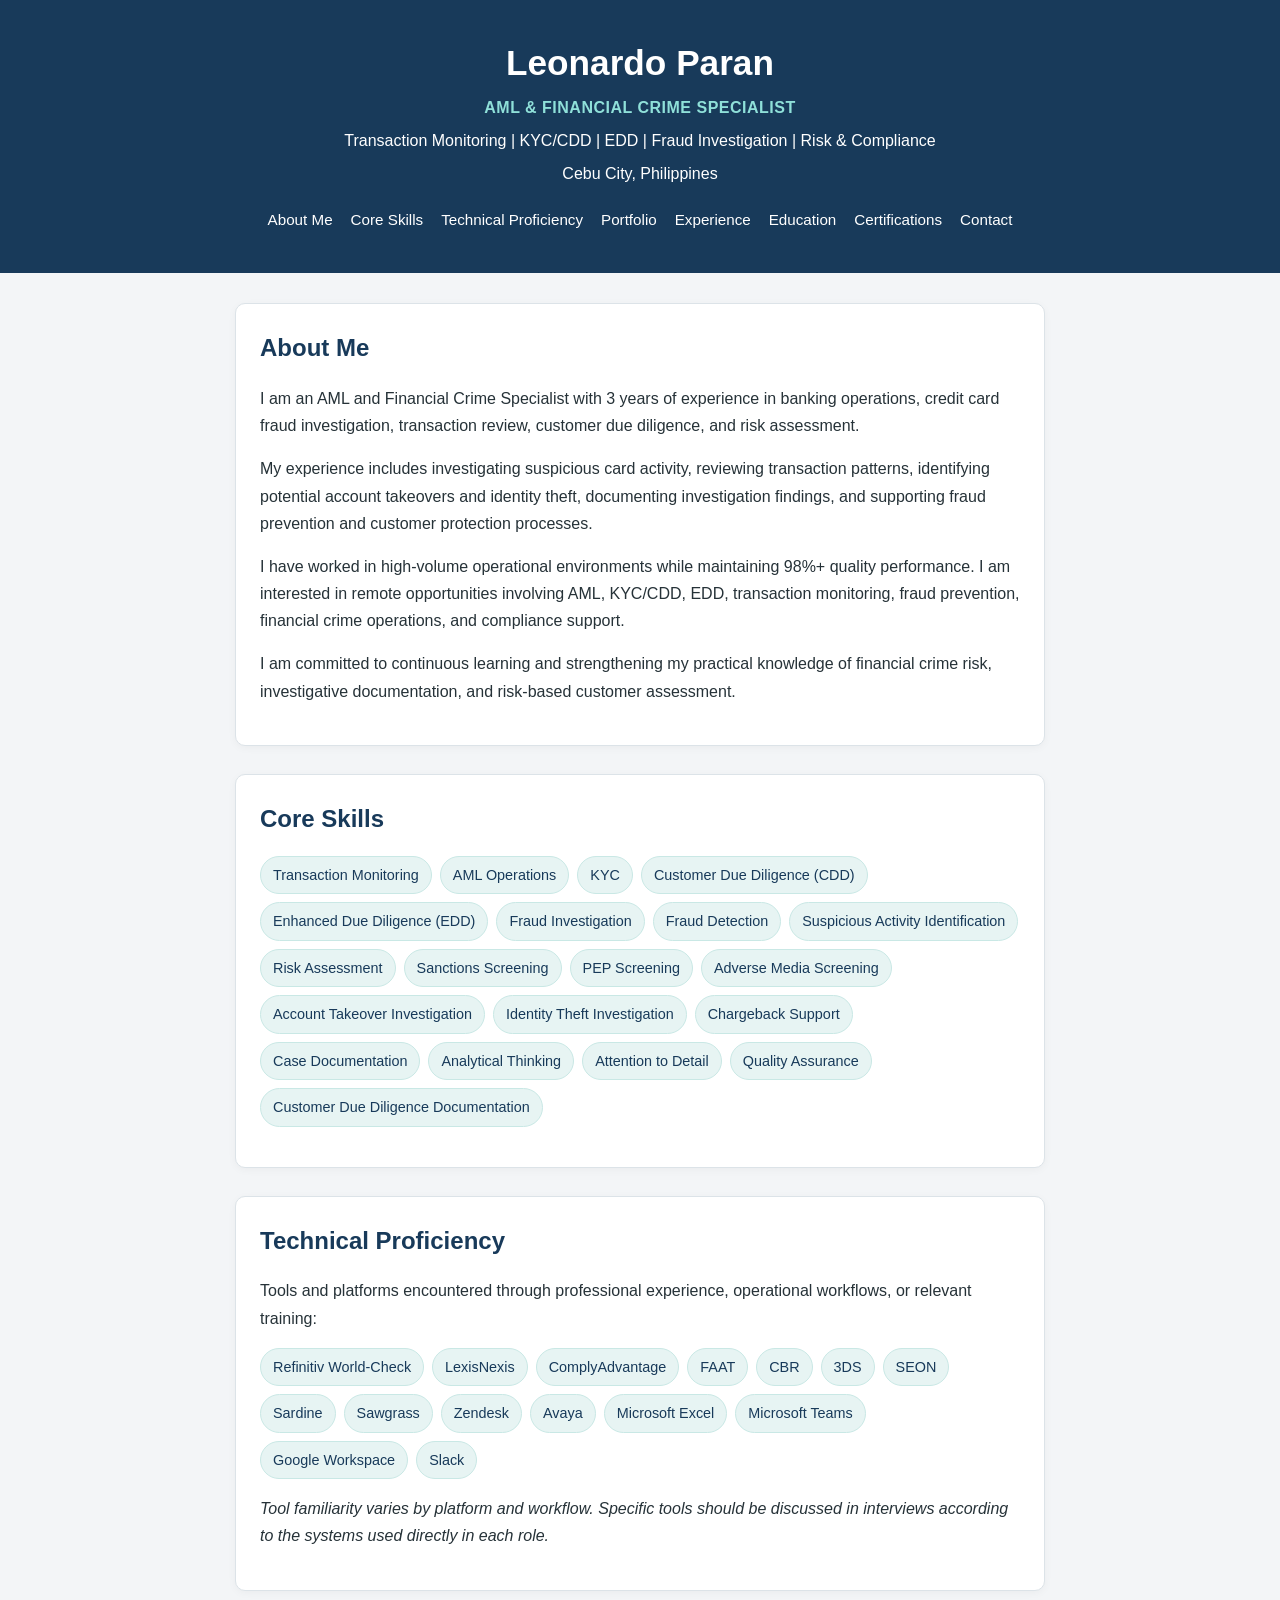
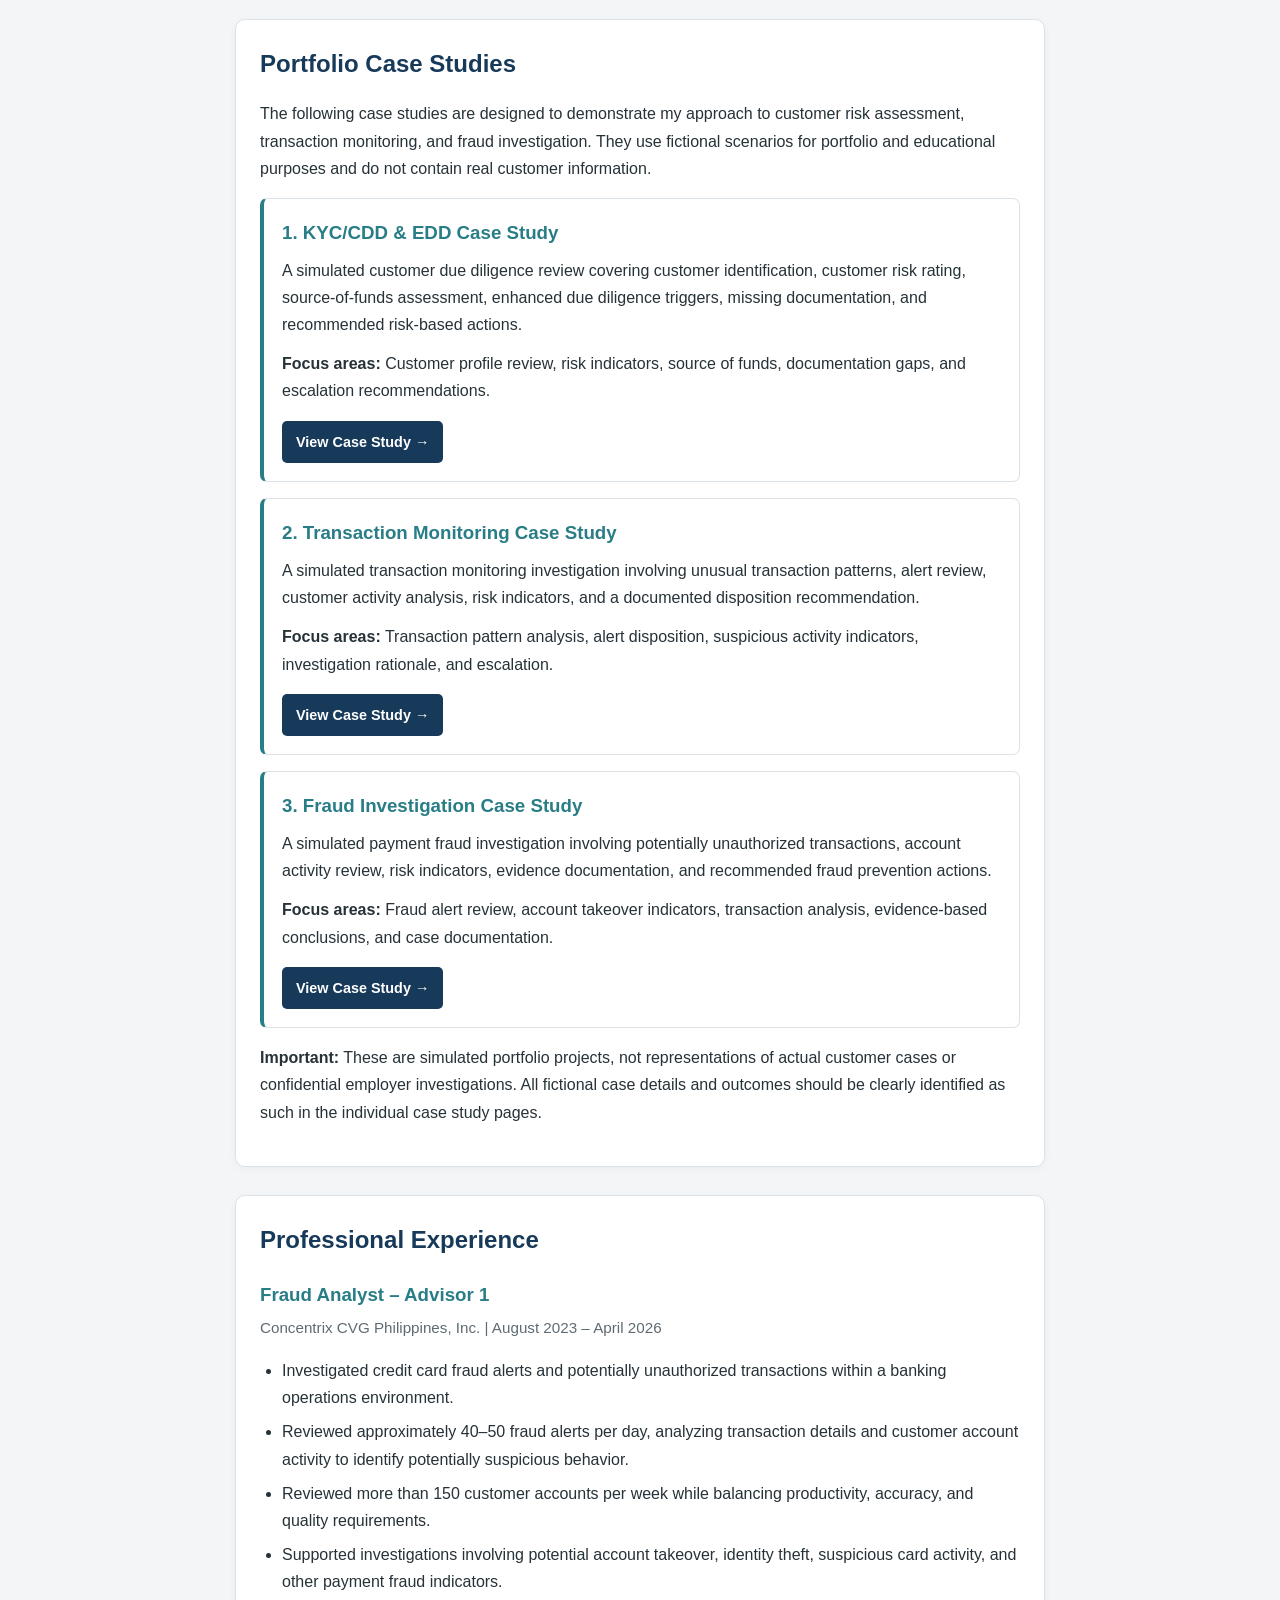
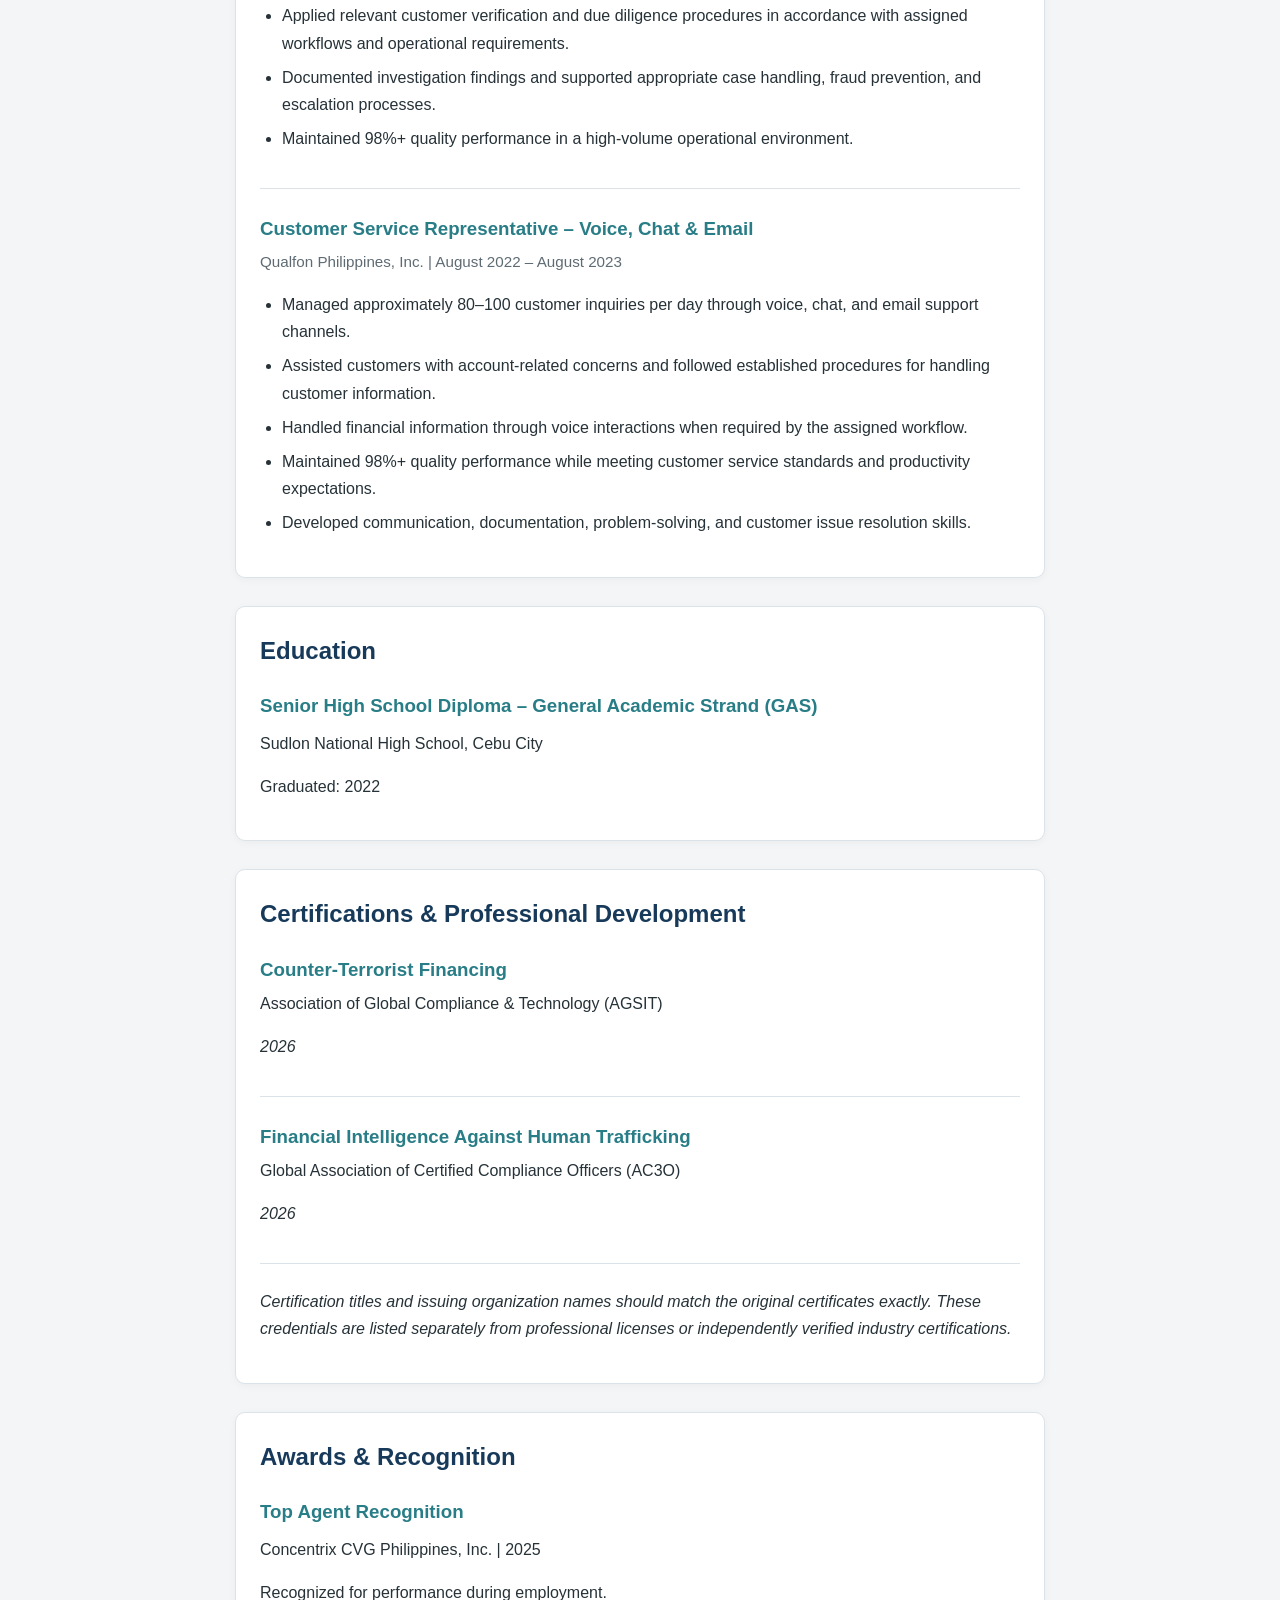
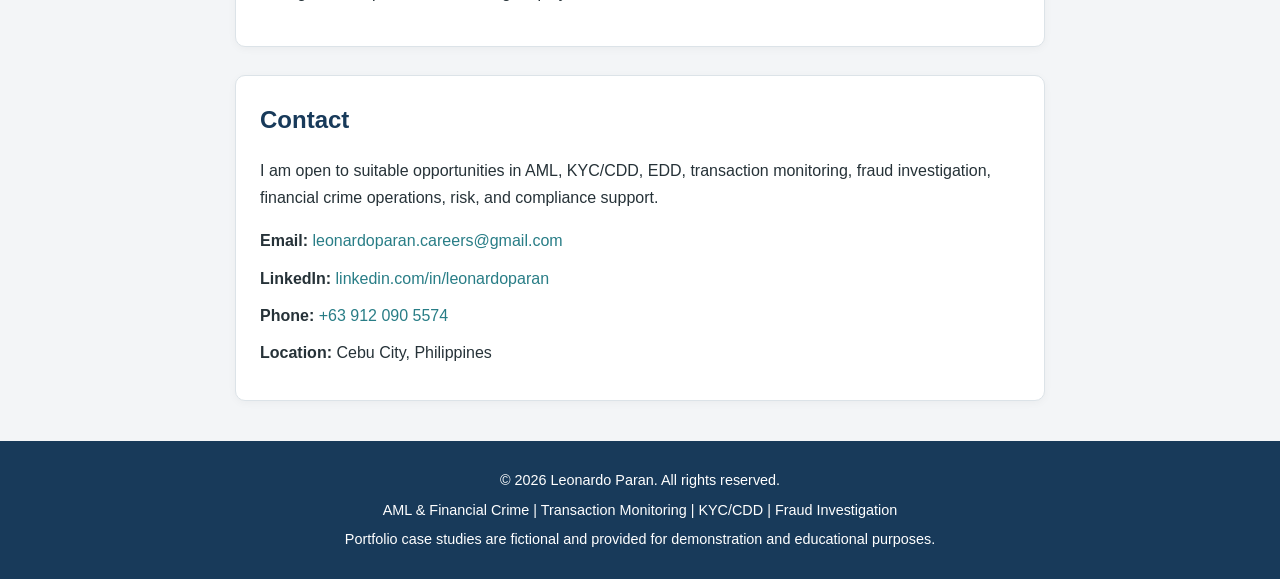
==== index.html @ f4acfdbc "Link external stylesheet to home page. Removed duplicate meta description tag from index.html." ====
<!DOCTYPE html>

<html lang="en">

<head>

    <meta charset="UTF-8">

    <meta name="viewport" content="width=device-width, initial-scale=1.0">

    <title>Leonardo Paran | AML & Financial Crime Specialist</title>
<meta name="description" content="Professional portfolio of Leonardo Paran, an AML and Financial Crime Specialist with experience in transaction monitoring, KYC/CDD, EDD, fraud investigation, and risk operations.">

<link rel="stylesheet" href="style.css">

<style>
    

    

        :root {

            --navy: #183A5A;

            --teal: #287D86;

            --mint: #8FE0D9;

            --light-bg: #F3F5F7;

            --white: #FFFFFF;

            --text: #263238;

            --muted: #5F6B73;

            --border: #DCE3E8;

        }

        * {

            box-sizing: border-box;

        }

        html {

            scroll-behavior: smooth;

        }

        body {

            margin: 0;

            padding: 0;

            font-family: Arial, Helvetica, sans-serif;

            background: var(--light-bg);

            color: var(--text);

            line-height: 1.7;

        }

        header {

            background: var(--navy);

            color: var(--white);

            padding: 40px 20px;

            text-align: center;

        }

        header h1 {

            margin: 0 0 8px;

            font-size: 2.2rem;

            line-height: 1.3;

        }

        header p {

            margin: 6px 0;

        }

        .subtitle {

            color: var(--mint);

            font-weight: bold;

            letter-spacing: 0.5px;

        }

        nav {

            margin-top: 20px;

            display: flex;

            flex-wrap: wrap;

            justify-content: center;

            gap: 10px 18px;

        }

        nav a {

            color: var(--white);

            text-decoration: none;

            font-size: 0.95rem;

        }

        nav a:hover,

        nav a:focus {

            color: var(--mint);

            text-decoration: underline;

        }

        main {

            max-width: 850px;

            margin: 30px auto;

            padding: 0 20px;

        }

        section {

            margin-bottom: 28px;

            scroll-margin-top: 20px;

        }

        article {

            background: var(--white);

            padding: 24px;

            border-radius: 10px;

            border: 1px solid var(--border);

            box-shadow: 0 2px 8px rgba(0, 0, 0, 0.04);

        }

        h2 {

            color: var(--navy);

            margin-top: 0;

            margin-bottom: 16px;

            font-size: 1.5rem;

        }

        h3 {

            color: var(--teal);

            margin-bottom: 8px;

        }

        p {

            margin-top: 0;

        }

        ul {

            padding-left: 22px;

        }

        li {

            margin-bottom: 7px;

        }

        a {

            color: var(--teal);

        }

        a:hover,

        a:focus {

            color: var(--navy);

        }

        .skills-list {

            display: flex;

            flex-wrap: wrap;

            gap: 8px;

            padding: 0;

            list-style: none;

        }

        .skills-list li {

            background: #E7F4F3;

            color: var(--navy);

            border: 1px solid #C9E8E5;

            border-radius: 20px;

            padding: 6px 12px;

            margin: 0;

            font-size: 0.9rem;

        }

        .case-study {

            border: 1px solid var(--border);

            border-left: 4px solid var(--teal);

            border-radius: 7px;

            padding: 18px;

            margin-bottom: 16px;

            background: #FFFFFF;

        }

        .case-study:last-child {

            margin-bottom: 0;

        }

        .case-study h3 {

            margin-top: 0;

        }

        .case-study p {

            margin-bottom: 12px;

        }

        .case-link {

            display: inline-block;

            margin-top: 4px;

            padding: 9px 14px;

            background: var(--navy);

            color: var(--white);

            text-decoration: none;

            border-radius: 5px;

            font-weight: bold;

            font-size: 0.9rem;

        }

        .case-link:hover,

        .case-link:focus {

            background: var(--teal);

            color: var(--white);

        }

        .job {

            margin-bottom: 24px;

            padding-bottom: 20px;

            border-bottom: 1px solid var(--border);

        }

        .job:last-child {

            border-bottom: none;

            padding-bottom: 0;

            margin-bottom: 0;

        }

        .job h3 {

            margin-bottom: 4px;

        }

        .job-meta {

            color: var(--muted);

            font-size: 0.95rem;

            margin-bottom: 12px;

        }

        .contact-list {

            list-style: none;

            padding: 0;

            margin: 0;

        }

        .contact-list li {

            overflow-wrap: anywhere;

            margin-bottom: 10px;

        }

        footer {

            background: var(--navy);

            color: var(--white);

            text-align: center;

            padding: 22px 15px;

            margin-top: 40px;

            font-size: 0.9rem;

        }

        footer p {

            margin: 5px 0;

        }

        @media (max-width: 600px) {

            header {

                padding: 30px 16px;

            }

            header h1 {

                font-size: 1.7rem;

            }

            main {

                padding: 0 14px;

                margin-top: 20px;

            }

            article {

                padding: 18px;

            }

            h2 {

                font-size: 1.3rem;

            }

            nav {

                gap: 10px 14px;

            }

        }

    </style>

</head>

<body>

<header>

    <h1>Leonardo Paran</h1>

    <p class="subtitle">

        AML &amp; FINANCIAL CRIME SPECIALIST

    </p>

    <p>

        Transaction Monitoring | KYC/CDD | EDD | Fraud Investigation | Risk &amp; Compliance

    </p>

    <p>

        Cebu City, Philippines

    </p>

    <nav aria-label="Main navigation">

        <a href="#about">About Me</a>

        <a href="#skills">Core Skills</a>

        <a href="#tools">Technical Proficiency</a>

        <a href="#portfolio">Portfolio</a>

        <a href="#experience">Experience</a>

        <a href="#education">Education</a>

        <a href="#certifications">Certifications</a>

        <a href="#contact">Contact</a>

    </nav>

</header>

<main>

    <section id="about">

        <article>

            <h2>About Me</h2>

            <p>

                I am an AML and Financial Crime Specialist with 3 years of experience

                in banking operations, credit card fraud investigation, transaction

                review, customer due diligence, and risk assessment.

            </p>

            <p>

                My experience includes investigating suspicious card activity,

                reviewing transaction patterns, identifying potential account

                takeovers and identity theft, documenting investigation findings,

                and supporting fraud prevention and customer protection processes.

            </p>

            <p>

                I have worked in high-volume operational environments while

                maintaining 98%+ quality performance. I am interested in remote

                opportunities involving AML, KYC/CDD, EDD, transaction monitoring,

                fraud prevention, financial crime operations, and compliance support.

            </p>

            <p>

                I am committed to continuous learning and strengthening my practical

                knowledge of financial crime risk, investigative documentation,

                and risk-based customer assessment.

            </p>

        </article>

    </section>

    <section id="skills">

        <article>

            <h2>Core Skills</h2>

            <ul class="skills-list">

                <li>Transaction Monitoring</li>

                <li>AML Operations</li>

                <li>KYC</li>

                <li>Customer Due Diligence (CDD)</li>

                <li>Enhanced Due Diligence (EDD)</li>

                <li>Fraud Investigation</li>

                <li>Fraud Detection</li>

                <li>Suspicious Activity Identification</li>

                <li>Risk Assessment</li>

                <li>Sanctions Screening</li>

                <li>PEP Screening</li>

                <li>Adverse Media Screening</li>

                <li>Account Takeover Investigation</li>

                <li>Identity Theft Investigation</li>

                <li>Chargeback Support</li>

                <li>Case Documentation</li>

                <li>Analytical Thinking</li>

                <li>Attention to Detail</li>

                <li>Quality Assurance</li>

                <li>Customer Due Diligence Documentation</li>

            </ul>

        </article>

    </section>

    <section id="tools">

        <article>

            <h2>Technical Proficiency</h2>

            <p>

                Tools and platforms encountered through professional experience,

                operational workflows, or relevant training:

            </p>

            <ul class="skills-list">

                <li>Refinitiv World-Check</li>

                <li>LexisNexis</li>

                <li>ComplyAdvantage</li>

                <li>FAAT</li>

                <li>CBR</li>

                <li>3DS</li>

                <li>SEON</li>

                <li>Sardine</li>

                <li>Sawgrass</li>

                <li>Zendesk</li>

                <li>Avaya</li>

                <li>Microsoft Excel</li>

                <li>Microsoft Teams</li>

                <li>Google Workspace</li>

                <li>Slack</li>

            </ul>

            <p>

                <em>

                    Tool familiarity varies by platform and workflow. Specific

                    tools should be discussed in interviews according to the

                    systems used directly in each role.

                </em>

            </p>

        </article>

    </section>

    <section id="portfolio">

        <article>

            <h2>Portfolio Case Studies</h2>

            <p>

                The following case studies are designed to demonstrate my approach

                to customer risk assessment, transaction monitoring, and fraud

                investigation. They use fictional scenarios for portfolio and

                educational purposes and do not contain real customer information.

            </p>

            <div class="case-study">

                <h3>1. KYC/CDD &amp; EDD Case Study</h3>

                <p>

                    A simulated customer due diligence review covering customer

                    identification, customer risk rating, source-of-funds assessment,

                    enhanced due diligence triggers, missing documentation, and

                    recommended risk-based actions.

                </p>

                <p>

                    <strong>Focus areas:</strong>

                    Customer profile review, risk indicators, source of funds,

                    documentation gaps, and escalation recommendations.

                </p>

                

                    

                    
<a class="case-link" href="https://docs.google.com/spreadsheets/d/1FTh5lRLEZqJlQISXzY6gfy44POPoqloB/edit" target="_blank" rel="noopener noreferrer" aria-label="View KYC, CDD and EDD case study">View Case Study →</a>



        

            </div>

            <div class="case-study">

                <h3>2. Transaction Monitoring Case Study</h3>

                <p>

                    A simulated transaction monitoring investigation involving

                    unusual transaction patterns, alert review, customer activity

                    analysis, risk indicators, and a documented disposition

                    recommendation.

                </p>

                <p>

                    <strong>Focus areas:</strong>

                    Transaction pattern analysis, alert disposition, suspicious

                    activity indicators, investigation rationale, and escalation.

                </p>

            
        <a class="case-link" href="https://docs.google.com/spreadsheets/d/1rRnEARVmBlCLe5ZHAPJz-6vjeDVyr4HZ/edit?usp=drivesdk&ouid=116248826303546427207&rtpof=true&sd=true" target="_blank" rel="noopener noreferrer" aria-label="View Transaction Monitoring Investigation case study">View Case Study →</a>

            </div>

            <div class="case-study">

                <h3>3. Fraud Investigation Case Study</h3>

                <p>

                    A simulated payment fraud investigation involving potentially

                    unauthorized transactions, account activity review, risk

                    indicators, evidence documentation, and recommended fraud

                    prevention actions.

                </p>

                <p>

                    <strong>Focus areas:</strong>

                    Fraud alert review, account takeover indicators, transaction

                    analysis, evidence-based conclusions, and case documentation.

                </p>
<a class="case-link" href="https://docs.google.com/spreadsheets/d/1iediJYN6Dq_VlYZ_JypRBZn5w4wkYpnG/edit" target="_blank" rel="noopener noreferrer" aria-label="View Fraud Investigation Case Study">View Case Study →</a>

            </div>

            <p>

                <strong>Important:</strong> These are simulated portfolio projects,

                not representations of actual customer cases or confidential

                employer investigations. All fictional case details and outcomes

                should be clearly identified as such in the individual case study

                pages.

            </p>

        </article>

    </section>

    <section id="experience">

        <article>

            <h2>Professional Experience</h2>

            <div class="job">

                <h3>Fraud Analyst – Advisor 1</h3>

                <p class="job-meta">

                    Concentrix CVG Philippines, Inc. |

                    August 2023 – April 2026

                </p>

                <ul>

                    <li>

                        Investigated credit card fraud alerts and potentially

                        unauthorized transactions within a banking operations

                        environment.

                    </li>

                    <li>

                        Reviewed approximately 40–50 fraud alerts per day,

                        analyzing transaction details and customer account activity

                        to identify potentially suspicious behavior.

                    </li>

                    <li>

                        Reviewed more than 150 customer accounts per week while

                        balancing productivity, accuracy, and quality requirements.

                    </li>

                    <li>

                        Supported investigations involving potential account

                        takeover, identity theft, suspicious card activity,

                        and other payment fraud indicators.

                    </li>

                    <li>

                        Applied relevant customer verification and due diligence

                        procedures in accordance with assigned workflows and

                        operational requirements.

                    </li>

                    <li>

                        Documented investigation findings and supported appropriate

                        case handling, fraud prevention, and escalation processes.

                    </li>

                    <li>

                        Maintained 98%+ quality performance in a high-volume

                        operational environment.

                    </li>

                </ul>

            </div>

            <div class="job">

                <h3>Customer Service Representative – Voice, Chat &amp; Email</h3>

                <p class="job-meta">

                    Qualfon Philippines, Inc. |

                    August 2022 – August 2023

                </p>

                <ul>

                    <li>

                        Managed approximately 80–100 customer inquiries per day

                        through voice, chat, and email support channels.

                    </li>

                    <li>

                        Assisted customers with account-related concerns and

                        followed established procedures for handling customer

                        information.

                    </li>

                    <li>

                        Handled financial information through voice interactions

                        when required by the assigned workflow.

                    </li>

                    <li>

                        Maintained 98%+ quality performance while meeting customer

                        service standards and productivity expectations.

                    </li>

                    <li>

                        Developed communication, documentation, problem-solving,

                        and customer issue resolution skills.

                    </li>

                </ul>

            </div>

        </article>

    </section>

    <section id="education">

        <article>

            <h2>Education</h2>

            <h3>Senior High School Diploma – General Academic Strand (GAS)</h3>

            <p>

                Sudlon National High School, Cebu City

            </p>

            <p>

                Graduated: 2022

            </p>

        </article>

    </section>

    <section id="certifications">

        <article>

            <h2>Certifications &amp; Professional Development</h2>

            <div class="job">

                <h3>Counter-Terrorist Financing</h3>

                <p>

                    Association of Global Compliance &amp; Technology (AGSIT)

                </p>

                <p>

                    <em>2026</em>

                </p>

            </div>

            <div class="job">

                <h3>Financial Intelligence Against Human Trafficking</h3>

                <p>

                    Global Association of Certified Compliance Officers (AC3O)

                </p>

                <p>

                    <em>2026</em>

                </p>

            </div>

            <p>

                <em>

                    Certification titles and issuing organization names should

                    match the original certificates exactly. These credentials

                    are listed separately from professional licenses or

                    independently verified industry certifications.

                </em>

            </p>

        </article>

    </section>

    <section id="awards">

        <article>

            <h2>Awards &amp; Recognition</h2>

            <h3>Top Agent Recognition</h3>

            <p>

                Concentrix CVG Philippines, Inc. | 2025

            </p>

            <p>

                Recognized for performance during employment.

            </p>

        </article>

    </section>

    <section id="contact">

        <article>

            <h2>Contact</h2>

            <p>

                I am open to suitable opportunities in AML, KYC/CDD, EDD,

                transaction monitoring, fraud investigation, financial crime

                operations, risk, and compliance support.

            </p>

            <ul class="contact-list">

                <li>

                    <strong>Email:</strong>

                    <a href="mailto:leonardoparan.careers@gmail.com">

                        leonardoparan.careers@gmail.com

                    </a>

                </li>

                <li>

                    <strong>LinkedIn:</strong>

                    <a

                        href="https://www.linkedin.com/in/leonardoparan"

                        target="_blank"

                        rel="noopener noreferrer"

                    >

                        linkedin.com/in/leonardoparan

                    </a>

                </li>

                <li>

                    <strong>Phone:</strong>

                    <a href="tel:+639120905574">

                        +63 912 090 5574

                    </a>

                </li>

                <li>

                    <strong>Location:</strong>

                    Cebu City, Philippines

                </li>

            </ul>

        </article>

    </section>

</main>

<footer>

    <p>

        &copy; 2026 Leonardo Paran. All rights reserved.

    </p>

    <p>

        AML &amp; Financial Crime | Transaction Monitoring | KYC/CDD | Fraud Investigation

    </p>

    <p>

        Portfolio case studies are fictional and provided for demonstration

        and educational purposes.

    </p>

</footer>

</body>

</html>
---- style.css ----
/* ========================================
   AML & FINANCIAL CRIME PORTFOLIO
   Shared website styles
======================================== */

:root {
  --navy: #10243a;
  --navy-light: #1b3654;
  --blue: #3569a8;
  --gold: #c5a46d;
  --background: #f5f7fa;
  --white: #ffffff;
  --text: #253247;
  --muted: #64748b;
  --border: #dce3eb;
  --radius: 14px;
  --shadow: 0 8px 24px rgba(16, 36, 58, 0.07);
}

* {
  box-sizing: border-box;
}

html {
  scroll-behavior: smooth;
}

body {
  margin: 0;
  background: var(--background);
  color: var(--text);
  font-family: -apple-system, BlinkMacSystemFont, "Segoe UI",
    Roboto, Arial, sans-serif;
  font-size: 16px;
  line-height: 1.7;
}

img {
  display: block;
  max-width: 100%;
  height: auto;
}

a {
  color: var(--blue);
  text-decoration: none;
}

a:hover {
  text-decoration: underline;
}

.container {
  width: min(1120px, 92%);
  margin-inline: auto;
}

.site-header {
  position: sticky;
  top: 0;
  z-index: 100;
  background: var(--white);
  border-bottom: 1px solid var(--border);
}

.nav-container {
  min-height: 76px;
  display: flex;
  align-items: center;
  justify-content: space-between;
  gap: 24px;
  flex-wrap: wrap;
  padding-block: 12px;
}

.brand {
  color: var(--navy);
  font-size: 1.05rem;
  font-weight: 800;
  letter-spacing: 0.02em;
}

.site-nav {
  display: flex;
  align-items: center;
  justify-content: flex-end;
  flex-wrap: wrap;
  gap: 8px 20px;
}

.site-nav a {
  color: var(--text);
  font-size: 0.92rem;
  font-weight: 600;
}

.site-nav a:hover,
.site-nav a.active {
  color: var(--blue);
}

.hero {
  padding: 88px 0;
  background: var(--navy);
  color: var(--white);
}

.hero h1 {
  max-width: 850px;
  margin: 0 0 20px;
  font-size: clamp(2.2rem, 6vw, 4rem);
  line-height: 1.12;
  letter-spacing: -0.04em;
}

.hero p {
  max-width: 720px;
  color: #d9e4f0;
  font-size: 1.08rem;
}

.eyebrow {
  color: var(--gold);
  font-size: 0.8rem;
  font-weight: 800;
  letter-spacing: 0.14em;
  text-transform: uppercase;
}

.button {
  display: inline-block;
  padding: 12px 20px;
  border: 1px solid transparent;
  border-radius: 8px;
  background: var(--blue);
  color: var(--white);
  font-weight: 700;
  text-align: center;
  cursor: pointer;
}

.button:hover {
  background: var(--navy-light);
  color: var(--white);
  text-decoration: none;
}

.button-outline {
  border-color: #b9c8d9;
  background: transparent;
  color: var(--white);
}

.button-outline:hover {
  background: var(--white);
  color: var(--navy);
}

.button-row {
  display: flex;
  flex-wrap: wrap;
  gap: 12px;
  margin-top: 28px;
}

.section {
  padding: 64px 0;
}

.section-white {
  background: var(--white);
}

.section-heading {
  margin: 0 0 12px;
  color: var(--navy);
  font-size: clamp(1.7rem, 4vw, 2.4rem);
  line-height: 1.25;
}

.section-intro {
  max-width: 740px;
  margin: 0 0 32px;
  color: var(--muted);
}

.grid {
  display: grid;
  grid-template-columns: repeat(3, minmax(0, 1fr));
  gap: 22px;
}

.card {
  padding: 26px;
  border: 1px solid var(--border);
  border-radius: var(--radius);
  background: var(--white);
  box-shadow: var(--shadow);
}

.card h2,
.card h3 {
  margin-top: 0;
  color: var(--navy);
  line-height: 1.35;
}

.card p:last-child {
  margin-bottom: 0;
}

.tag-list {
  display: flex;
  flex-wrap: wrap;
  gap: 8px;
  padding: 0;
  list-style: none;
}

.tag-list li {
  padding: 5px 10px;
  border: 1px solid var(--border);
  border-radius: 999px;
  background: var(--white);
  color: var(--navy);
  font-size: 0.85rem;
}

.page-header {
  padding: 54px 0;
  background: #eaf0f6;
  border-bottom: 1px solid var(--border);
}

.page-header h1 {
  margin: 0 0 12px;
  color: var(--navy);
  font-size: clamp(2rem, 5vw, 3rem);
  line-height: 1.2;
}

.page-header p {
  max-width: 760px;
  margin-bottom: 0;
  color: var(--muted);
}

.case-link {
  display: inline-block;
  margin-top: 14px;
  font-weight: 800;
}

.timeline-item {
  padding: 0 0 28px 22px;
  border-left: 2px solid var(--border);
}

.timeline-item h3 {
  margin-top: 0;
  color: var(--navy);
}

.timeline-item:last-child {
  padding-bottom: 0;
}

.contact-panel {
  padding: 32px;
  border-radius: var(--radius);
  background: var(--navy);
  color: var(--white);
}

.contact-panel h2 {
  margin-top: 0;
}

.contact-panel a {
  color: #f1d6a4;
  overflow-wrap: anywhere;
}

.site-footer {
  padding: 28px 0;
  border-top: 1px solid var(--border);
  background: var(--white);
  color: var(--muted);
  font-size: 0.9rem;
  text-align: center;
}

.site-footer p {
  margin: 0;
}

:focus-visible {
  outline: 3px solid var(--gold);
  outline-offset: 3px;
}

@media (max-width: 800px) {
  .grid {
    grid-template-columns: repeat(2, minmax(0, 1fr));
  }

  .hero {
    padding: 64px 0;
  }

  .section {
    padding: 48px 0;
  }

  .nav-container {
    justify-content: center;
  }

  .site-nav {
    justify-content: center;
  }
}

@media (max-width: 560px) {
  body {
    font-size: 15px;
  }

  .grid {
    grid-template-columns: 1fr;
  }

  .hero {
    padding: 52px 0;
  }

  .card {
    padding: 21px;
  }

  .site-nav {
    gap: 10px 14px;
  }

  .site-nav a {
    font-size: 0.85rem;
  }

  .contact-panel {
    padding: 24px;
  }
}
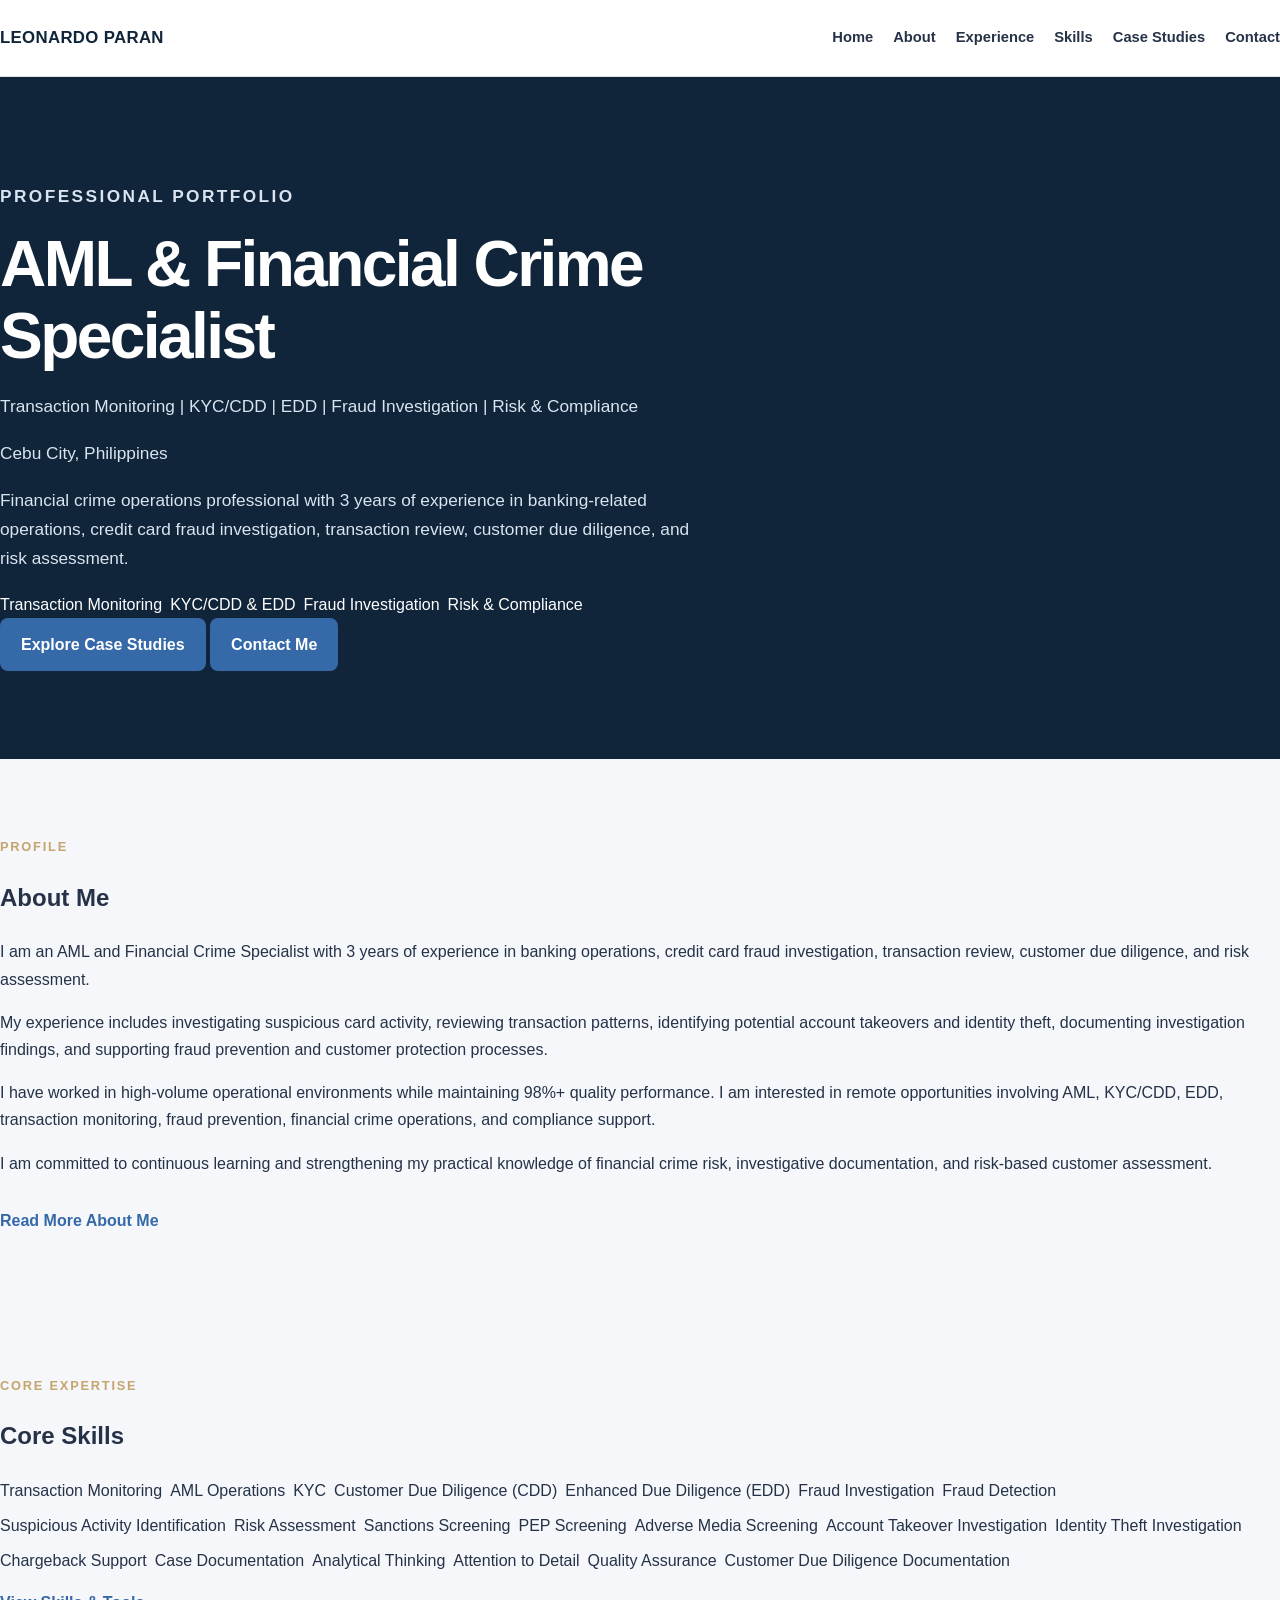
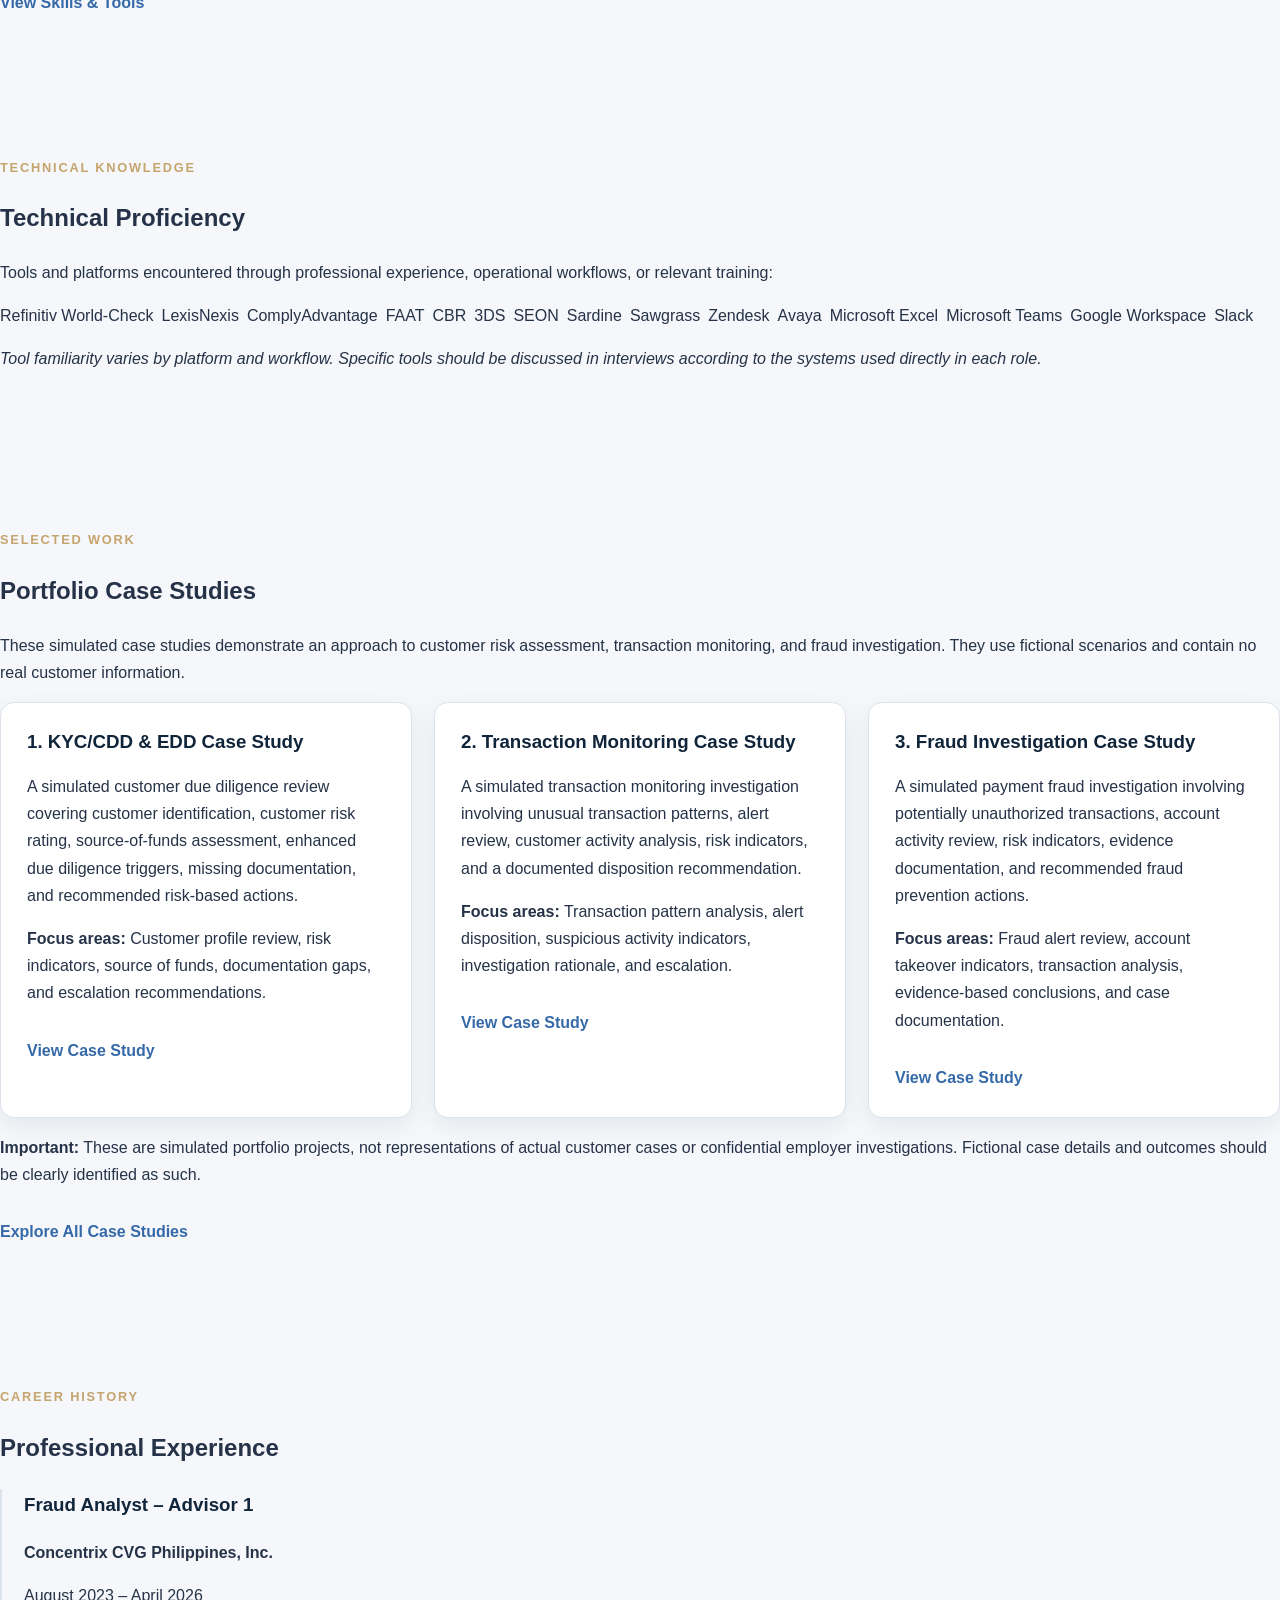
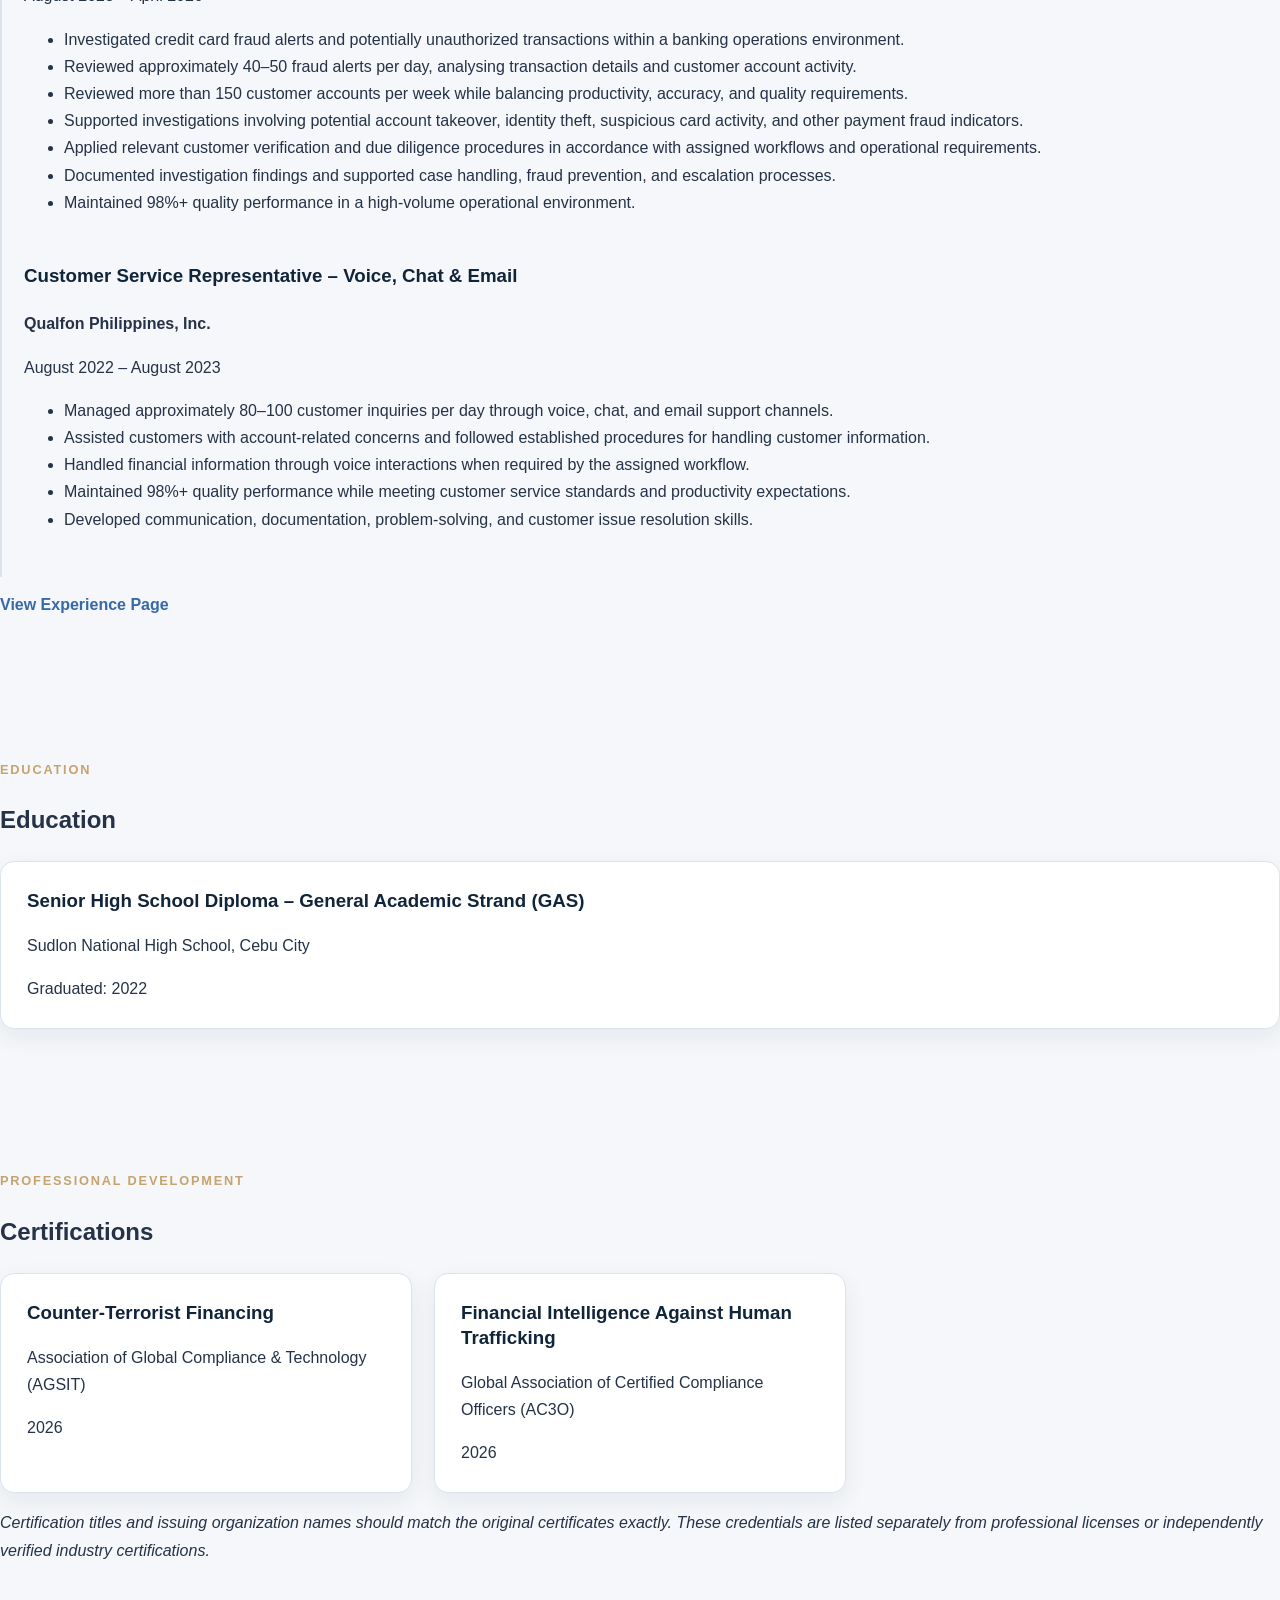
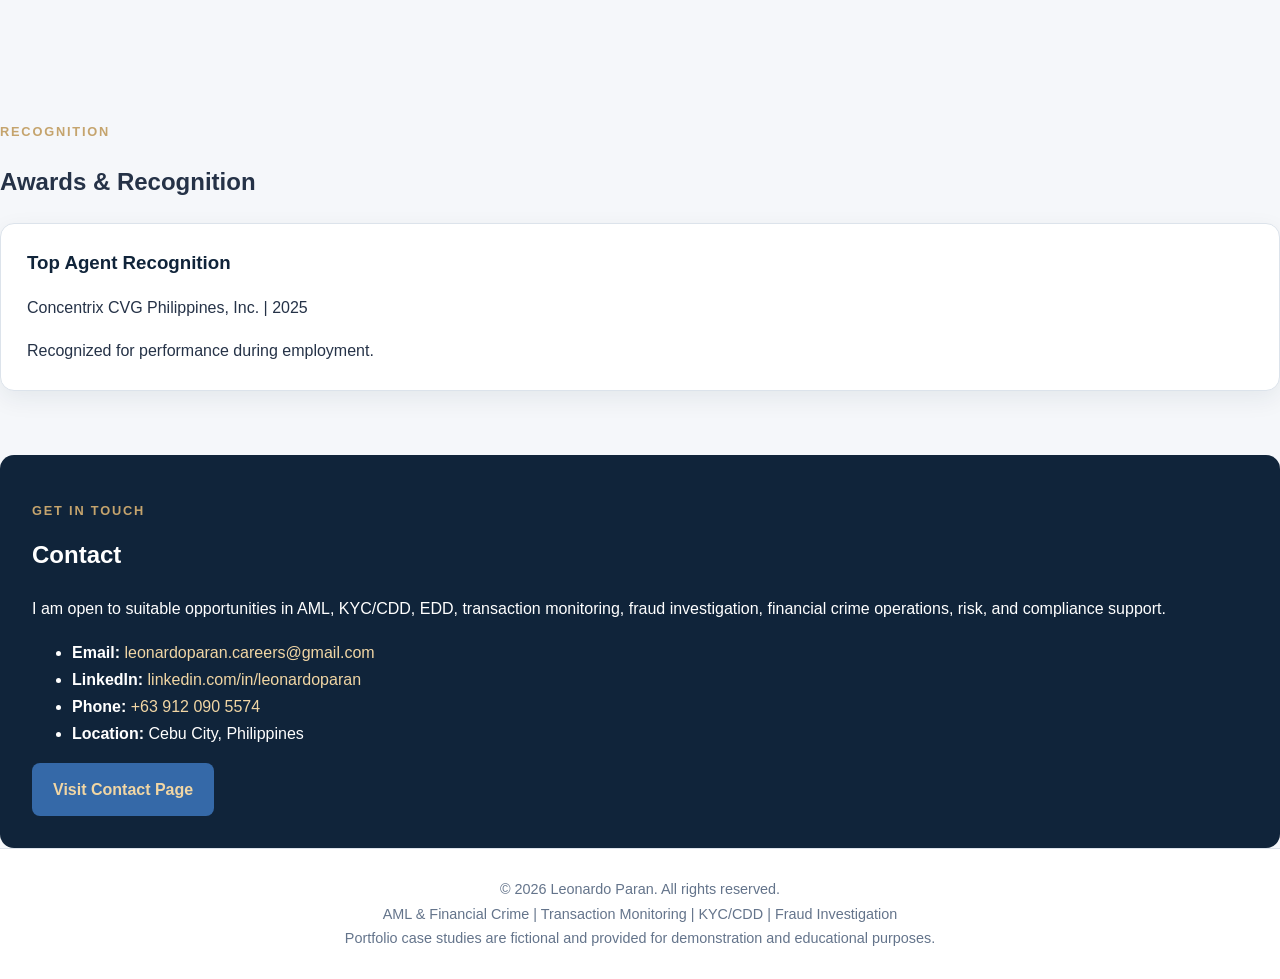
==== commit 267e25a0: "Redesign Home page with shared portfolio style" ====
--- a/index.html
+++ b/index.html
@@ -1,1168 +1,317 @@
+
 <!DOCTYPE html>
-
 <html lang="en">
-
 <head>
-
-    <meta charset="UTF-8">
-
-    <meta name="viewport" content="width=device-width, initial-scale=1.0">
-
-    <title>Leonardo Paran | AML & Financial Crime Specialist</title>
-<meta name="description" content="Professional portfolio of Leonardo Paran, an AML and Financial Crime Specialist with experience in transaction monitoring, KYC/CDD, EDD, fraud investigation, and risk operations.">
-
-<link rel="stylesheet" href="style.css">
-
-<style>
-    
-
-    
-
-        :root {
-
-            --navy: #183A5A;
-
-            --teal: #287D86;
-
-            --mint: #8FE0D9;
-
-            --light-bg: #F3F5F7;
-
-            --white: #FFFFFF;
-
-            --text: #263238;
-
-            --muted: #5F6B73;
-
-            --border: #DCE3E8;
-
-        }
-
-        * {
-
-            box-sizing: border-box;
-
-        }
-
-        html {
-
-            scroll-behavior: smooth;
-
-        }
-
-        body {
-
-            margin: 0;
-
-            padding: 0;
-
-            font-family: Arial, Helvetica, sans-serif;
-
-            background: var(--light-bg);
-
-            color: var(--text);
-
-            line-height: 1.7;
-
-        }
-
-        header {
-
-            background: var(--navy);
-
-            color: var(--white);
-
-            padding: 40px 20px;
-
-            text-align: center;
-
-        }
-
-        header h1 {
-
-            margin: 0 0 8px;
-
-            font-size: 2.2rem;
-
-            line-height: 1.3;
-
-        }
-
-        header p {
-
-            margin: 6px 0;
-
-        }
-
-        .subtitle {
-
-            color: var(--mint);
-
-            font-weight: bold;
-
-            letter-spacing: 0.5px;
-
-        }
-
-        nav {
-
-            margin-top: 20px;
-
-            display: flex;
-
-            flex-wrap: wrap;
-
-            justify-content: center;
-
-            gap: 10px 18px;
-
-        }
-
-        nav a {
-
-            color: var(--white);
-
-            text-decoration: none;
-
-            font-size: 0.95rem;
-
-        }
-
-        nav a:hover,
-
-        nav a:focus {
-
-            color: var(--mint);
-
-            text-decoration: underline;
-
-        }
-
-        main {
-
-            max-width: 850px;
-
-            margin: 30px auto;
-
-            padding: 0 20px;
-
-        }
-
-        section {
-
-            margin-bottom: 28px;
-
-            scroll-margin-top: 20px;
-
-        }
-
-        article {
-
-            background: var(--white);
-
-            padding: 24px;
-
-            border-radius: 10px;
-
-            border: 1px solid var(--border);
-
-            box-shadow: 0 2px 8px rgba(0, 0, 0, 0.04);
-
-        }
-
-        h2 {
-
-            color: var(--navy);
-
-            margin-top: 0;
-
-            margin-bottom: 16px;
-
-            font-size: 1.5rem;
-
-        }
-
-        h3 {
-
-            color: var(--teal);
-
-            margin-bottom: 8px;
-
-        }
-
-        p {
-
-            margin-top: 0;
-
-        }
-
-        ul {
-
-            padding-left: 22px;
-
-        }
-
-        li {
-
-            margin-bottom: 7px;
-
-        }
-
-        a {
-
-            color: var(--teal);
-
-        }
-
-        a:hover,
-
-        a:focus {
-
-            color: var(--navy);
-
-        }
-
-        .skills-list {
-
-            display: flex;
-
-            flex-wrap: wrap;
-
-            gap: 8px;
-
-            padding: 0;
-
-            list-style: none;
-
-        }
-
-        .skills-list li {
-
-            background: #E7F4F3;
-
-            color: var(--navy);
-
-            border: 1px solid #C9E8E5;
-
-            border-radius: 20px;
-
-            padding: 6px 12px;
-
-            margin: 0;
-
-            font-size: 0.9rem;
-
-        }
-
-        .case-study {
-
-            border: 1px solid var(--border);
-
-            border-left: 4px solid var(--teal);
-
-            border-radius: 7px;
-
-            padding: 18px;
-
-            margin-bottom: 16px;
-
-            background: #FFFFFF;
-
-        }
-
-        .case-study:last-child {
-
-            margin-bottom: 0;
-
-        }
-
-        .case-study h3 {
-
-            margin-top: 0;
-
-        }
-
-        .case-study p {
-
-            margin-bottom: 12px;
-
-        }
-
-        .case-link {
-
-            display: inline-block;
-
-            margin-top: 4px;
-
-            padding: 9px 14px;
-
-            background: var(--navy);
-
-            color: var(--white);
-
-            text-decoration: none;
-
-            border-radius: 5px;
-
-            font-weight: bold;
-
-            font-size: 0.9rem;
-
-        }
-
-        .case-link:hover,
-
-        .case-link:focus {
-
-            background: var(--teal);
-
-            color: var(--white);
-
-        }
-
-        .job {
-
-            margin-bottom: 24px;
-
-            padding-bottom: 20px;
-
-            border-bottom: 1px solid var(--border);
-
-        }
-
-        .job:last-child {
-
-            border-bottom: none;
-
-            padding-bottom: 0;
-
-            margin-bottom: 0;
-
-        }
-
-        .job h3 {
-
-            margin-bottom: 4px;
-
-        }
-
-        .job-meta {
-
-            color: var(--muted);
-
-            font-size: 0.95rem;
-
-            margin-bottom: 12px;
-
-        }
-
-        .contact-list {
-
-            list-style: none;
-
-            padding: 0;
-
-            margin: 0;
-
-        }
-
-        .contact-list li {
-
-            overflow-wrap: anywhere;
-
-            margin-bottom: 10px;
-
-        }
-
-        footer {
-
-            background: var(--navy);
-
-            color: var(--white);
-
-            text-align: center;
-
-            padding: 22px 15px;
-
-            margin-top: 40px;
-
-            font-size: 0.9rem;
-
-        }
-
-        footer p {
-
-            margin: 5px 0;
-
-        }
-
-        @media (max-width: 600px) {
-
-            header {
-
-                padding: 30px 16px;
-
-            }
-
-            header h1 {
-
-                font-size: 1.7rem;
-
-            }
-
-            main {
-
-                padding: 0 14px;
-
-                margin-top: 20px;
-
-            }
-
-            article {
-
-                padding: 18px;
-
-            }
-
-            h2 {
-
-                font-size: 1.3rem;
-
-            }
-
-            nav {
-
-                gap: 10px 14px;
-
-            }
-
-        }
-
-    </style>
-
+  <meta charset="UTF-8">
+  <meta name="viewport" content="width=device-width, initial-scale=1.0">
+  <title>Leonardo Paran | AML &amp; Financial Crime Specialist</title>
+  <meta name="description" content="Professional portfolio of Leonardo Paran, with experience in transaction monitoring, KYC/CDD, EDD, fraud investigation, and financial crime operations.">
+  <link rel="stylesheet" href="style.css">
 </head>
-
 <body>
 
-<header>
-
-    <h1>Leonardo Paran</h1>
-
-    <p class="subtitle">
-
-        AML &amp; FINANCIAL CRIME SPECIALIST
-
-    </p>
-
-    <p>
-
-        Transaction Monitoring | KYC/CDD | EDD | Fraud Investigation | Risk &amp; Compliance
-
-    </p>
-
-    <p>
-
-        Cebu City, Philippines
-
-    </p>
-
-    <nav aria-label="Main navigation">
-
-        <a href="#about">About Me</a>
-
-        <a href="#skills">Core Skills</a>
-
-        <a href="#tools">Technical Proficiency</a>
-
-        <a href="#portfolio">Portfolio</a>
-
-        <a href="#experience">Experience</a>
-
-        <a href="#education">Education</a>
-
-        <a href="#certifications">Certifications</a>
-
-        <a href="#contact">Contact</a>
-
+<header class="site-header">
+  <div class="nav-container">
+    <a class="brand" href="index.html">LEONARDO PARAN</a>
+    <nav class="site-nav" aria-label="Main navigation">
+      <a href="index.html">Home</a>
+      <a href="about.html">About</a>
+      <a href="experience.html">Experience</a>
+      <a href="skills.html">Skills</a>
+      <a href="case-studies.html">Case Studies</a>
+      <a href="contact.html">Contact</a>
     </nav>
-
+  </div>
 </header>
 
 <main>
-
-    <section id="about">
-
-        <article>
-
-            <h2>About Me</h2>
-
-            <p>
-
-                I am an AML and Financial Crime Specialist with 3 years of experience
-
-                in banking operations, credit card fraud investigation, transaction
-
-                review, customer due diligence, and risk assessment.
-
-            </p>
-
-            <p>
-
-                My experience includes investigating suspicious card activity,
-
-                reviewing transaction patterns, identifying potential account
-
-                takeovers and identity theft, documenting investigation findings,
-
-                and supporting fraud prevention and customer protection processes.
-
-            </p>
-
-            <p>
-
-                I have worked in high-volume operational environments while
-
-                maintaining 98%+ quality performance. I am interested in remote
-
-                opportunities involving AML, KYC/CDD, EDD, transaction monitoring,
-
-                fraud prevention, financial crime operations, and compliance support.
-
-            </p>
-
-            <p>
-
-                I am committed to continuous learning and strengthening my practical
-
-                knowledge of financial crime risk, investigative documentation,
-
-                and risk-based customer assessment.
-
-            </p>
-
-        </article>
-
-    </section>
-
-    <section id="skills">
-
-        <article>
-
-            <h2>Core Skills</h2>
-
-            <ul class="skills-list">
-
-                <li>Transaction Monitoring</li>
-
-                <li>AML Operations</li>
-
-                <li>KYC</li>
-
-                <li>Customer Due Diligence (CDD)</li>
-
-                <li>Enhanced Due Diligence (EDD)</li>
-
-                <li>Fraud Investigation</li>
-
-                <li>Fraud Detection</li>
-
-                <li>Suspicious Activity Identification</li>
-
-                <li>Risk Assessment</li>
-
-                <li>Sanctions Screening</li>
-
-                <li>PEP Screening</li>
-
-                <li>Adverse Media Screening</li>
-
-                <li>Account Takeover Investigation</li>
-
-                <li>Identity Theft Investigation</li>
-
-                <li>Chargeback Support</li>
-
-                <li>Case Documentation</li>
-
-                <li>Analytical Thinking</li>
-
-                <li>Attention to Detail</li>
-
-                <li>Quality Assurance</li>
-
-                <li>Customer Due Diligence Documentation</li>
-
-            </ul>
-
-        </article>
-
-    </section>
-
-    <section id="tools">
-
-        <article>
-
-            <h2>Technical Proficiency</h2>
-
-            <p>
-
-                Tools and platforms encountered through professional experience,
-
-                operational workflows, or relevant training:
-
-            </p>
-
-            <ul class="skills-list">
-
-                <li>Refinitiv World-Check</li>
-
-                <li>LexisNexis</li>
-
-                <li>ComplyAdvantage</li>
-
-                <li>FAAT</li>
-
-                <li>CBR</li>
-
-                <li>3DS</li>
-
-                <li>SEON</li>
-
-                <li>Sardine</li>
-
-                <li>Sawgrass</li>
-
-                <li>Zendesk</li>
-
-                <li>Avaya</li>
-
-                <li>Microsoft Excel</li>
-
-                <li>Microsoft Teams</li>
-
-                <li>Google Workspace</li>
-
-                <li>Slack</li>
-
-            </ul>
-
-            <p>
-
-                <em>
-
-                    Tool familiarity varies by platform and workflow. Specific
-
-                    tools should be discussed in interviews according to the
-
-                    systems used directly in each role.
-
-                </em>
-
-            </p>
-
-        </article>
-
-    </section>
-
-    <section id="portfolio">
-
-        <article>
-
-            <h2>Portfolio Case Studies</h2>
-
-            <p>
-
-                The following case studies are designed to demonstrate my approach
-
-                to customer risk assessment, transaction monitoring, and fraud
-
-                investigation. They use fictional scenarios for portfolio and
-
-                educational purposes and do not contain real customer information.
-
-            </p>
-
-            <div class="case-study">
-
-                <h3>1. KYC/CDD &amp; EDD Case Study</h3>
-
-                <p>
-
-                    A simulated customer due diligence review covering customer
-
-                    identification, customer risk rating, source-of-funds assessment,
-
-                    enhanced due diligence triggers, missing documentation, and
-
-                    recommended risk-based actions.
-
-                </p>
-
-                <p>
-
-                    <strong>Focus areas:</strong>
-
-                    Customer profile review, risk indicators, source of funds,
-
-                    documentation gaps, and escalation recommendations.
-
-                </p>
-
-                
-
-                    
-
-                    
-<a class="case-link" href="https://docs.google.com/spreadsheets/d/1FTh5lRLEZqJlQISXzY6gfy44POPoqloB/edit" target="_blank" rel="noopener noreferrer" aria-label="View KYC, CDD and EDD case study">View Case Study →</a>
-
-
-
-        
-
-            </div>
-
-            <div class="case-study">
-
-                <h3>2. Transaction Monitoring Case Study</h3>
-
-                <p>
-
-                    A simulated transaction monitoring investigation involving
-
-                    unusual transaction patterns, alert review, customer activity
-
-                    analysis, risk indicators, and a documented disposition
-
-                    recommendation.
-
-                </p>
-
-                <p>
-
-                    <strong>Focus areas:</strong>
-
-                    Transaction pattern analysis, alert disposition, suspicious
-
-                    activity indicators, investigation rationale, and escalation.
-
-                </p>
-
-            
-        <a class="case-link" href="https://docs.google.com/spreadsheets/d/1rRnEARVmBlCLe5ZHAPJz-6vjeDVyr4HZ/edit?usp=drivesdk&ouid=116248826303546427207&rtpof=true&sd=true" target="_blank" rel="noopener noreferrer" aria-label="View Transaction Monitoring Investigation case study">View Case Study →</a>
-
-            </div>
-
-            <div class="case-study">
-
-                <h3>3. Fraud Investigation Case Study</h3>
-
-                <p>
-
-                    A simulated payment fraud investigation involving potentially
-
-                    unauthorized transactions, account activity review, risk
-
-                    indicators, evidence documentation, and recommended fraud
-
-                    prevention actions.
-
-                </p>
-
-                <p>
-
-                    <strong>Focus areas:</strong>
-
-                    Fraud alert review, account takeover indicators, transaction
-
-                    analysis, evidence-based conclusions, and case documentation.
-
-                </p>
-<a class="case-link" href="https://docs.google.com/spreadsheets/d/1iediJYN6Dq_VlYZ_JypRBZn5w4wkYpnG/edit" target="_blank" rel="noopener noreferrer" aria-label="View Fraud Investigation Case Study">View Case Study →</a>
-
-            </div>
-
-            <p>
-
-                <strong>Important:</strong> These are simulated portfolio projects,
-
-                not representations of actual customer cases or confidential
-
-                employer investigations. All fictional case details and outcomes
-
-                should be clearly identified as such in the individual case study
-
-                pages.
-
-            </p>
-
-        </article>
-
-    </section>
-
-    <section id="experience">
-
-        <article>
-
-            <h2>Professional Experience</h2>
-
-            <div class="job">
-
-                <h3>Fraud Analyst – Advisor 1</h3>
-
-                <p class="job-meta">
-
-                    Concentrix CVG Philippines, Inc. |
-
-                    August 2023 – April 2026
-
-                </p>
-
-                <ul>
-
-                    <li>
-
-                        Investigated credit card fraud alerts and potentially
-
-                        unauthorized transactions within a banking operations
-
-                        environment.
-
-                    </li>
-
-                    <li>
-
-                        Reviewed approximately 40–50 fraud alerts per day,
-
-                        analyzing transaction details and customer account activity
-
-                        to identify potentially suspicious behavior.
-
-                    </li>
-
-                    <li>
-
-                        Reviewed more than 150 customer accounts per week while
-
-                        balancing productivity, accuracy, and quality requirements.
-
-                    </li>
-
-                    <li>
-
-                        Supported investigations involving potential account
-
-                        takeover, identity theft, suspicious card activity,
-
-                        and other payment fraud indicators.
-
-                    </li>
-
-                    <li>
-
-                        Applied relevant customer verification and due diligence
-
-                        procedures in accordance with assigned workflows and
-
-                        operational requirements.
-
-                    </li>
-
-                    <li>
-
-                        Documented investigation findings and supported appropriate
-
-                        case handling, fraud prevention, and escalation processes.
-
-                    </li>
-
-                    <li>
-
-                        Maintained 98%+ quality performance in a high-volume
-
-                        operational environment.
-
-                    </li>
-
-                </ul>
-
-            </div>
-
-            <div class="job">
-
-                <h3>Customer Service Representative – Voice, Chat &amp; Email</h3>
-
-                <p class="job-meta">
-
-                    Qualfon Philippines, Inc. |
-
-                    August 2022 – August 2023
-
-                </p>
-
-                <ul>
-
-                    <li>
-
-                        Managed approximately 80–100 customer inquiries per day
-
-                        through voice, chat, and email support channels.
-
-                    </li>
-
-                    <li>
-
-                        Assisted customers with account-related concerns and
-
-                        followed established procedures for handling customer
-
-                        information.
-
-                    </li>
-
-                    <li>
-
-                        Handled financial information through voice interactions
-
-                        when required by the assigned workflow.
-
-                    </li>
-
-                    <li>
-
-                        Maintained 98%+ quality performance while meeting customer
-
-                        service standards and productivity expectations.
-
-                    </li>
-
-                    <li>
-
-                        Developed communication, documentation, problem-solving,
-
-                        and customer issue resolution skills.
-
-                    </li>
-
-                </ul>
-
-            </div>
-
-        </article>
-
-    </section>
-
-    <section id="education">
-
-        <article>
-
-            <h2>Education</h2>
-
-            <h3>Senior High School Diploma – General Academic Strand (GAS)</h3>
-
-            <p>
-
-                Sudlon National High School, Cebu City
-
-            </p>
-
-            <p>
-
-                Graduated: 2022
-
-            </p>
-
-        </article>
-
-    </section>
-
-    <section id="certifications">
-
-        <article>
-
-            <h2>Certifications &amp; Professional Development</h2>
-
-            <div class="job">
-
-                <h3>Counter-Terrorist Financing</h3>
-
-                <p>
-
-                    Association of Global Compliance &amp; Technology (AGSIT)
-
-                </p>
-
-                <p>
-
-                    <em>2026</em>
-
-                </p>
-
-            </div>
-
-            <div class="job">
-
-                <h3>Financial Intelligence Against Human Trafficking</h3>
-
-                <p>
-
-                    Global Association of Certified Compliance Officers (AC3O)
-
-                </p>
-
-                <p>
-
-                    <em>2026</em>
-
-                </p>
-
-            </div>
-
-            <p>
-
-                <em>
-
-                    Certification titles and issuing organization names should
-
-                    match the original certificates exactly. These credentials
-
-                    are listed separately from professional licenses or
-
-                    independently verified industry certifications.
-
-                </em>
-
-            </p>
-
-        </article>
-
-    </section>
-
-    <section id="awards">
-
-        <article>
-
-            <h2>Awards &amp; Recognition</h2>
-
-            <h3>Top Agent Recognition</h3>
-
-            <p>
-
-                Concentrix CVG Philippines, Inc. | 2025
-
-            </p>
-
-            <p>
-
-                Recognized for performance during employment.
-
-            </p>
-
-        </article>
-
-    </section>
-
-    <section id="contact">
-
-        <article>
-
-            <h2>Contact</h2>
-
-            <p>
-
-                I am open to suitable opportunities in AML, KYC/CDD, EDD,
-
-                transaction monitoring, fraud investigation, financial crime
-
-                operations, risk, and compliance support.
-
-            </p>
-
-            <ul class="contact-list">
-
-                <li>
-
-                    <strong>Email:</strong>
-
-                    <a href="mailto:leonardoparan.careers@gmail.com">
-
-                        leonardoparan.careers@gmail.com
-
-                    </a>
-
-                </li>
-
-                <li>
-
-                    <strong>LinkedIn:</strong>
-
-                    <a
-
-                        href="https://www.linkedin.com/in/leonardoparan"
-
-                        target="_blank"
-
-                        rel="noopener noreferrer"
-
-                    >
-
-                        linkedin.com/in/leonardoparan
-
-                    </a>
-
-                </li>
-
-                <li>
-
-                    <strong>Phone:</strong>
-
-                    <a href="tel:+639120905574">
-
-                        +63 912 090 5574
-
-                    </a>
-
-                </li>
-
-                <li>
-
-                    <strong>Location:</strong>
-
-                    Cebu City, Philippines
-
-                </li>
-
-            </ul>
-
-        </article>
-
-    </section>
-
+  <section class="hero">
+    <p class="eyebrow">PROFESSIONAL PORTFOLIO</p>
+    <h1>AML &amp; Financial Crime Specialist</h1>
+    <p class="hero-subtitle">
+      Transaction Monitoring | KYC/CDD | EDD |
+      Fraud Investigation | Risk &amp; Compliance
+    </p>
+    <p>
+      Cebu City, Philippines
+    </p>
+    <p>
+      Financial crime operations professional with 3 years of experience
+      in banking-related operations, credit card fraud investigation,
+      transaction review, customer due diligence, and risk assessment.
+    </p>
+    <div class="tag-list">
+      <span>Transaction Monitoring</span>
+      <span>KYC/CDD &amp; EDD</span>
+      <span>Fraud Investigation</span>
+      <span>Risk &amp; Compliance</span>
+    </div>
+    <div class="button-group">
+      <a class="button" href="case-studies.html">Explore Case Studies</a>
+      <a class="button" href="contact.html">Contact Me</a>
+    </div>
+  </section>
+
+  <section class="section">
+    <p class="eyebrow">PROFILE</p>
+    <h2>About Me</h2>
+    <p>
+      I am an AML and Financial Crime Specialist with 3 years of experience
+      in banking operations, credit card fraud investigation, transaction
+      review, customer due diligence, and risk assessment.
+    </p>
+    <p>
+      My experience includes investigating suspicious card activity,
+      reviewing transaction patterns, identifying potential account
+      takeovers and identity theft, documenting investigation findings,
+      and supporting fraud prevention and customer protection processes.
+    </p>
+    <p>
+      I have worked in high-volume operational environments while
+      maintaining 98%+ quality performance. I am interested in remote
+      opportunities involving AML, KYC/CDD, EDD, transaction monitoring,
+      fraud prevention, financial crime operations, and compliance support.
+    </p>
+    <p>
+      I am committed to continuous learning and strengthening my practical
+      knowledge of financial crime risk, investigative documentation,
+      and risk-based customer assessment.
+    </p>
+    <a class="case-link" href="about.html">Read More About Me</a>
+  </section>
+
+  <section class="section">
+    <p class="eyebrow">CORE EXPERTISE</p>
+    <h2>Core Skills</h2>
+    <div class="tag-list">
+      <span>Transaction Monitoring</span>
+      <span>AML Operations</span>
+      <span>KYC</span>
+      <span>Customer Due Diligence (CDD)</span>
+      <span>Enhanced Due Diligence (EDD)</span>
+      <span>Fraud Investigation</span>
+      <span>Fraud Detection</span>
+      <span>Suspicious Activity Identification</span>
+      <span>Risk Assessment</span>
+      <span>Sanctions Screening</span>
+      <span>PEP Screening</span>
+      <span>Adverse Media Screening</span>
+      <span>Account Takeover Investigation</span>
+      <span>Identity Theft Investigation</span>
+      <span>Chargeback Support</span>
+      <span>Case Documentation</span>
+      <span>Analytical Thinking</span>
+      <span>Attention to Detail</span>
+      <span>Quality Assurance</span>
+      <span>Customer Due Diligence Documentation</span>
+    </div>
+    <a class="case-link" href="skills.html">View Skills &amp; Tools</a>
+  </section>
+
+  <section class="section">
+    <p class="eyebrow">TECHNICAL KNOWLEDGE</p>
+    <h2>Technical Proficiency</h2>
+    <p>
+      Tools and platforms encountered through professional experience,
+      operational workflows, or relevant training:
+    </p>
+    <div class="tag-list">
+      <span>Refinitiv World-Check</span>
+      <span>LexisNexis</span>
+      <span>ComplyAdvantage</span>
+      <span>FAAT</span>
+      <span>CBR</span>
+      <span>3DS</span>
+      <span>SEON</span>
+      <span>Sardine</span>
+      <span>Sawgrass</span>
+      <span>Zendesk</span>
+      <span>Avaya</span>
+      <span>Microsoft Excel</span>
+      <span>Microsoft Teams</span>
+      <span>Google Workspace</span>
+      <span>Slack</span>
+    </div>
+    <p><em>
+      Tool familiarity varies by platform and workflow. Specific tools
+      should be discussed in interviews according to the systems used
+      directly in each role.
+    </em></p>
+  </section>
+
+  <section class="section">
+    <p class="eyebrow">SELECTED WORK</p>
+    <h2>Portfolio Case Studies</h2>
+    <p>
+      These simulated case studies demonstrate an approach to customer
+      risk assessment, transaction monitoring, and fraud investigation.
+      They use fictional scenarios and contain no real customer information.
+    </p>
+
+    <div class="grid">
+      <div class="card">
+        <h3>1. KYC/CDD &amp; EDD Case Study</h3>
+        <p>
+          A simulated customer due diligence review covering customer
+          identification, customer risk rating, source-of-funds assessment,
+          enhanced due diligence triggers, missing documentation, and
+          recommended risk-based actions.
+        </p>
+        <p><strong>Focus areas:</strong> Customer profile review, risk
+          indicators, source of funds, documentation gaps, and escalation
+          recommendations.</p>
+        <a class="case-link"
+          href="https://docs.google.com/spreadsheets/d/1FTh5lRLEZqJlQISXzY6gfy44POPoqloB/edit?usp=drivesdk&amp;ouid=105846819202427567287&amp;rtpof=true&amp;sd=true"
+          target="_blank" rel="noopener noreferrer">View Case Study</a>
+      </div>
+
+      <div class="card">
+        <h3>2. Transaction Monitoring Case Study</h3>
+        <p>
+          A simulated transaction monitoring investigation involving
+          unusual transaction patterns, alert review, customer activity
+          analysis, risk indicators, and a documented disposition
+          recommendation.
+        </p>
+        <p><strong>Focus areas:</strong> Transaction pattern analysis,
+          alert disposition, suspicious activity indicators, investigation
+          rationale, and escalation.</p>
+        <a class="case-link"
+          href="https://docs.google.com/spreadsheets/d/1rRnEARVmBlCLe5ZHAPJz-6vjeDVyr4HZ/edit?usp=drivesdk&amp;ouid=105846819202427567287&amp;rtpof=true&amp;sd=true"
+          target="_blank" rel="noopener noreferrer">View Case Study</a>
+      </div>
+
+      <div class="card">
+        <h3>3. Fraud Investigation Case Study</h3>
+        <p>
+          A simulated payment fraud investigation involving potentially
+          unauthorized transactions, account activity review, risk
+          indicators, evidence documentation, and recommended fraud
+          prevention actions.
+        </p>
+        <p><strong>Focus areas:</strong> Fraud alert review, account
+          takeover indicators, transaction analysis, evidence-based
+          conclusions, and case documentation.</p>
+        <a class="case-link"
+          href="https://docs.google.com/spreadsheets/d/1iediJYN6Dq_VlYZ_JypRBZn5w4wkYpnG/edit?usp=drivesdk&amp;ouid=105846819202427567287&amp;rtpof=true&amp;sd=true"
+          target="_blank" rel="noopener noreferrer">View Case Study</a>
+      </div>
+    </div>
+
+    <p><strong>Important:</strong> These are simulated portfolio projects,
+      not representations of actual customer cases or confidential
+      employer investigations. Fictional case details and outcomes
+      should be clearly identified as such.</p>
+    <a class="case-link" href="case-studies.html">Explore All Case Studies</a>
+  </section>
+
+  <section class="section">
+    <p class="eyebrow">CAREER HISTORY</p>
+    <h2>Professional Experience</h2>
+
+    <div class="timeline-item">
+      <h3>Fraud Analyst – Advisor 1</h3>
+      <p><strong>Concentrix CVG Philippines, Inc.</strong></p>
+      <p class="job-meta">August 2023 – April 2026</p>
+      <ul>
+        <li>Investigated credit card fraud alerts and potentially unauthorized transactions within a banking operations environment.</li>
+        <li>Reviewed approximately 40–50 fraud alerts per day, analysing transaction details and customer account activity.</li>
+        <li>Reviewed more than 150 customer accounts per week while balancing productivity, accuracy, and quality requirements.</li>
+        <li>Supported investigations involving potential account takeover, identity theft, suspicious card activity, and other payment fraud indicators.</li>
+        <li>Applied relevant customer verification and due diligence procedures in accordance with assigned workflows and operational requirements.</li>
+        <li>Documented investigation findings and supported case handling, fraud prevention, and escalation processes.</li>
+        <li>Maintained 98%+ quality performance in a high-volume operational environment.</li>
+      </ul>
+    </div>
+
+    <div class="timeline-item">
+      <h3>Customer Service Representative – Voice, Chat &amp; Email</h3>
+      <p><strong>Qualfon Philippines, Inc.</strong></p>
+      <p class="job-meta">August 2022 – August 2023</p>
+      <ul>
+        <li>Managed approximately 80–100 customer inquiries per day through voice, chat, and email support channels.</li>
+        <li>Assisted customers with account-related concerns and followed established procedures for handling customer information.</li>
+        <li>Handled financial information through voice interactions when required by the assigned workflow.</li>
+        <li>Maintained 98%+ quality performance while meeting customer service standards and productivity expectations.</li>
+        <li>Developed communication, documentation, problem-solving, and customer issue resolution skills.</li>
+      </ul>
+    </div>
+    <a class="case-link" href="experience.html">View Experience Page</a>
+  </section>
+
+  <section class="section">
+    <p class="eyebrow">EDUCATION</p>
+    <h2>Education</h2>
+    <div class="card">
+      <h3>Senior High School Diploma – General Academic Strand (GAS)</h3>
+      <p>Sudlon National High School, Cebu City</p>
+      <p>Graduated: 2022</p>
+    </div>
+  </section>
+
+  <section class="section">
+    <p class="eyebrow">PROFESSIONAL DEVELOPMENT</p>
+    <h2>Certifications</h2>
+    <div class="grid">
+      <div class="card">
+        <h3>Counter-Terrorist Financing</h3>
+        <p>Association of Global Compliance &amp; Technology (AGSIT)</p>
+        <p>2026</p>
+      </div>
+      <div class="card">
+        <h3>Financial Intelligence Against Human Trafficking</h3>
+        <p>Global Association of Certified Compliance Officers (AC3O)</p>
+        <p>2026</p>
+      </div>
+    </div>
+    <p><em>
+      Certification titles and issuing organization names should match
+      the original certificates exactly. These credentials are listed
+      separately from professional licenses or independently verified
+      industry certifications.
+    </em></p>
+  </section>
+
+  <section class="section">
+    <p class="eyebrow">RECOGNITION</p>
+    <h2>Awards &amp; Recognition</h2>
+    <div class="card">
+      <h3>Top Agent Recognition</h3>
+      <p>Concentrix CVG Philippines, Inc. | 2025</p>
+      <p>Recognized for performance during employment.</p>
+    </div>
+  </section>
+
+  <section class="section contact-panel">
+    <p class="eyebrow">GET IN TOUCH</p>
+    <h2>Contact</h2>
+    <p>
+      I am open to suitable opportunities in AML, KYC/CDD, EDD,
+      transaction monitoring, fraud investigation, financial crime
+      operations, risk, and compliance support.
+    </p>
+    <ul>
+      <li><strong>Email:</strong>
+        <a href="mailto:leonardoparan.careers@gmail.com">leonardoparan.careers@gmail.com</a>
+      </li>
+      <li><strong>LinkedIn:</strong>
+        <a href="https://www.linkedin.com/in/leonardoparan" target="_blank" rel="noopener noreferrer">linkedin.com/in/leonardoparan</a>
+      </li>
+      <li><strong>Phone:</strong>
+        <a href="tel:+639120905574">+63 912 090 5574</a>
+      </li>
+      <li><strong>Location:</strong> Cebu City, Philippines</li>
+    </ul>
+    <a class="button" href="contact.html">Visit Contact Page</a>
+  </section>
 </main>
 
-<footer>
-
-    <p>
-
-        &copy; 2026 Leonardo Paran. All rights reserved.
-
-    </p>
-
-    <p>
-
-        AML &amp; Financial Crime | Transaction Monitoring | KYC/CDD | Fraud Investigation
-
-    </p>
-
-    <p>
-
-        Portfolio case studies are fictional and provided for demonstration
-
-        and educational purposes.
-
-    </p>
-
+<footer class="site-footer">
+  <p>&copy; 2026 Leonardo Paran. All rights reserved.</p>
+  <p>AML &amp; Financial Crime | Transaction Monitoring | KYC/CDD | Fraud Investigation</p>
+  <p>Portfolio case studies are fictional and provided for demonstration and educational purposes.</p>
 </footer>
 
 </body>
-
 </html>
+
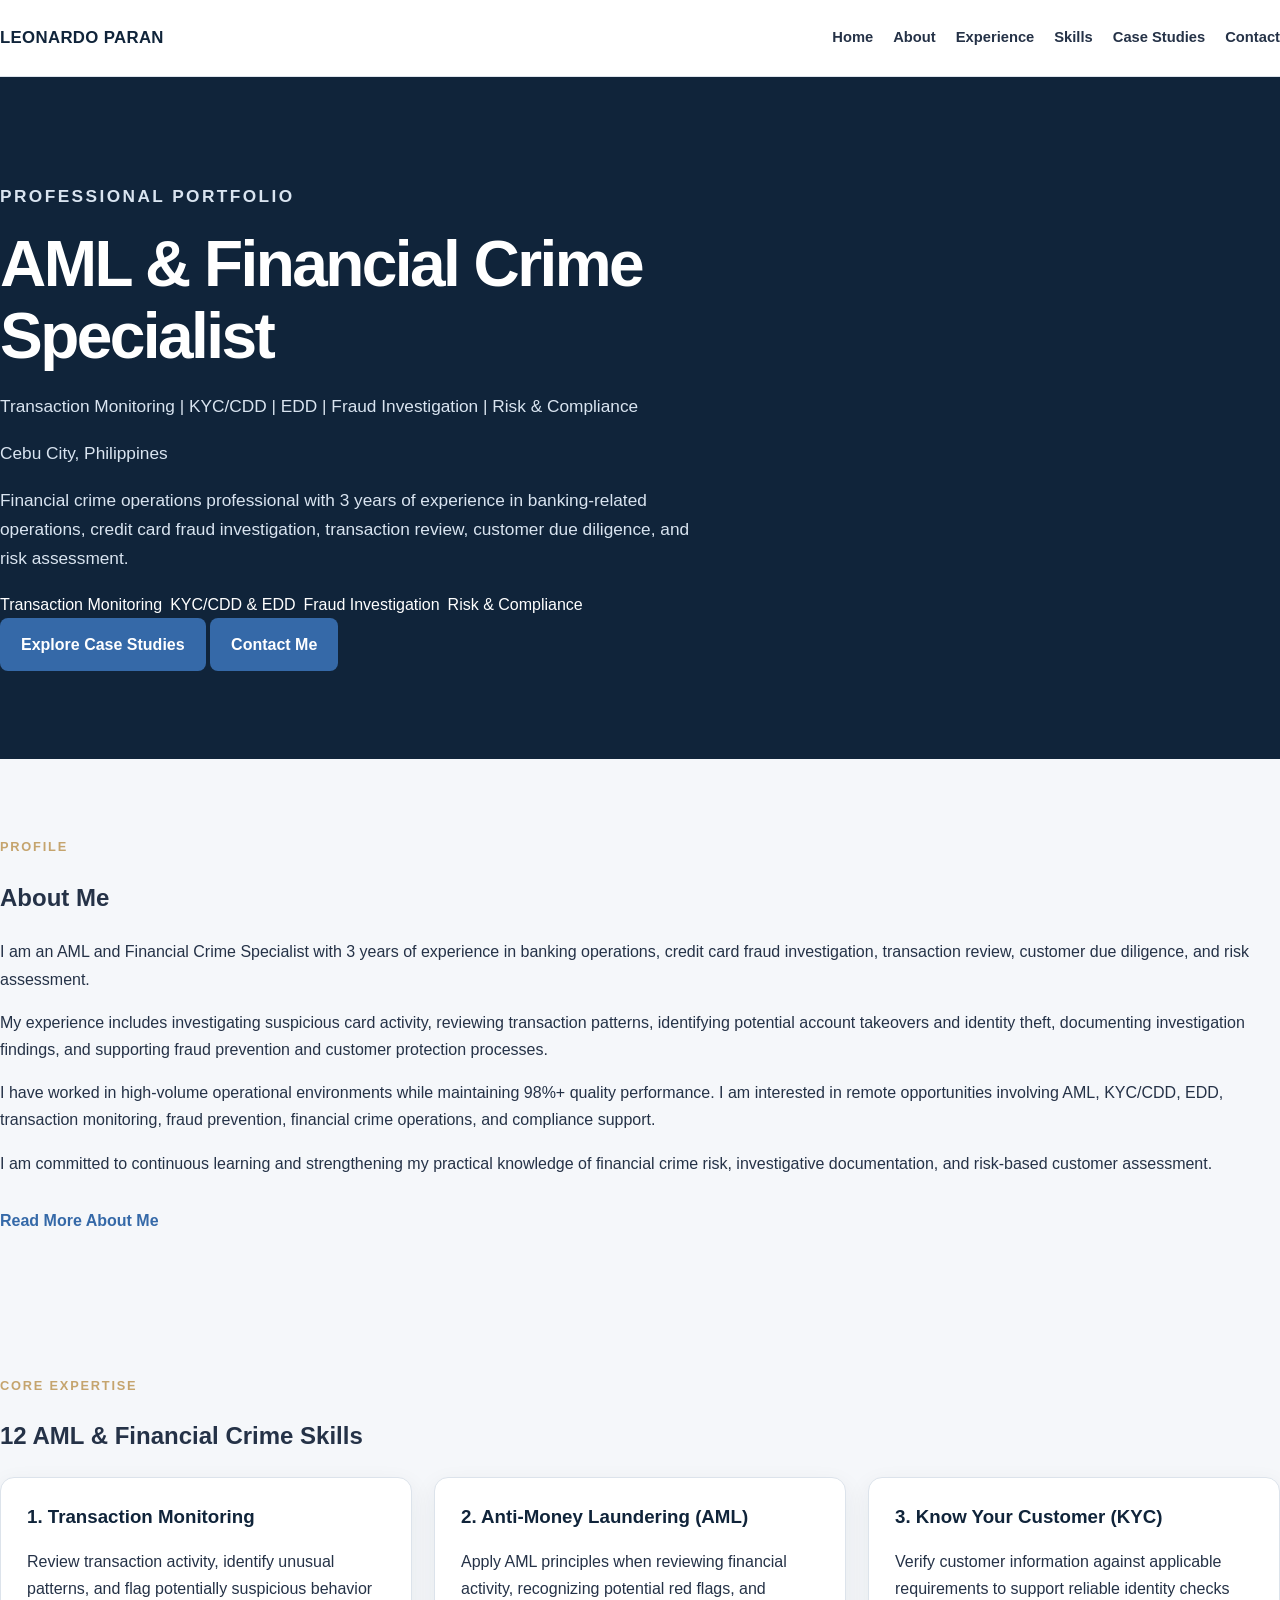
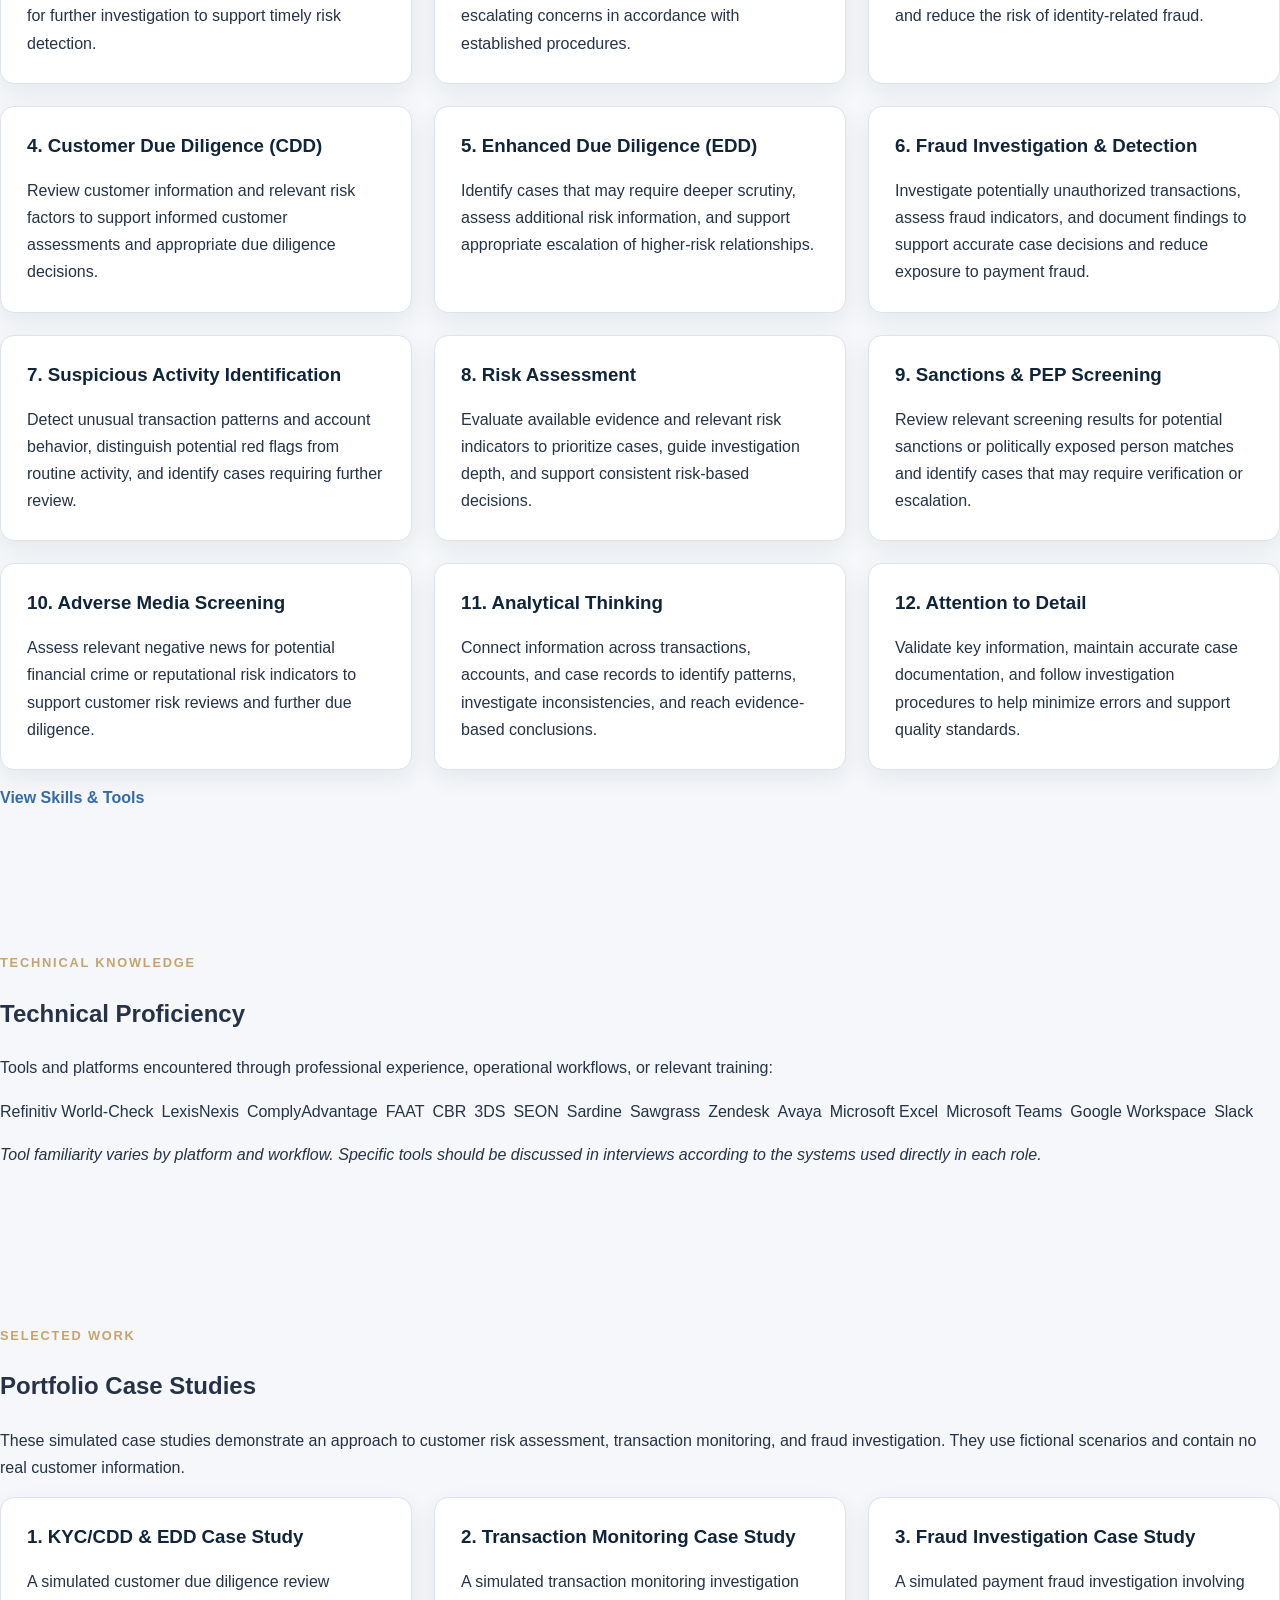
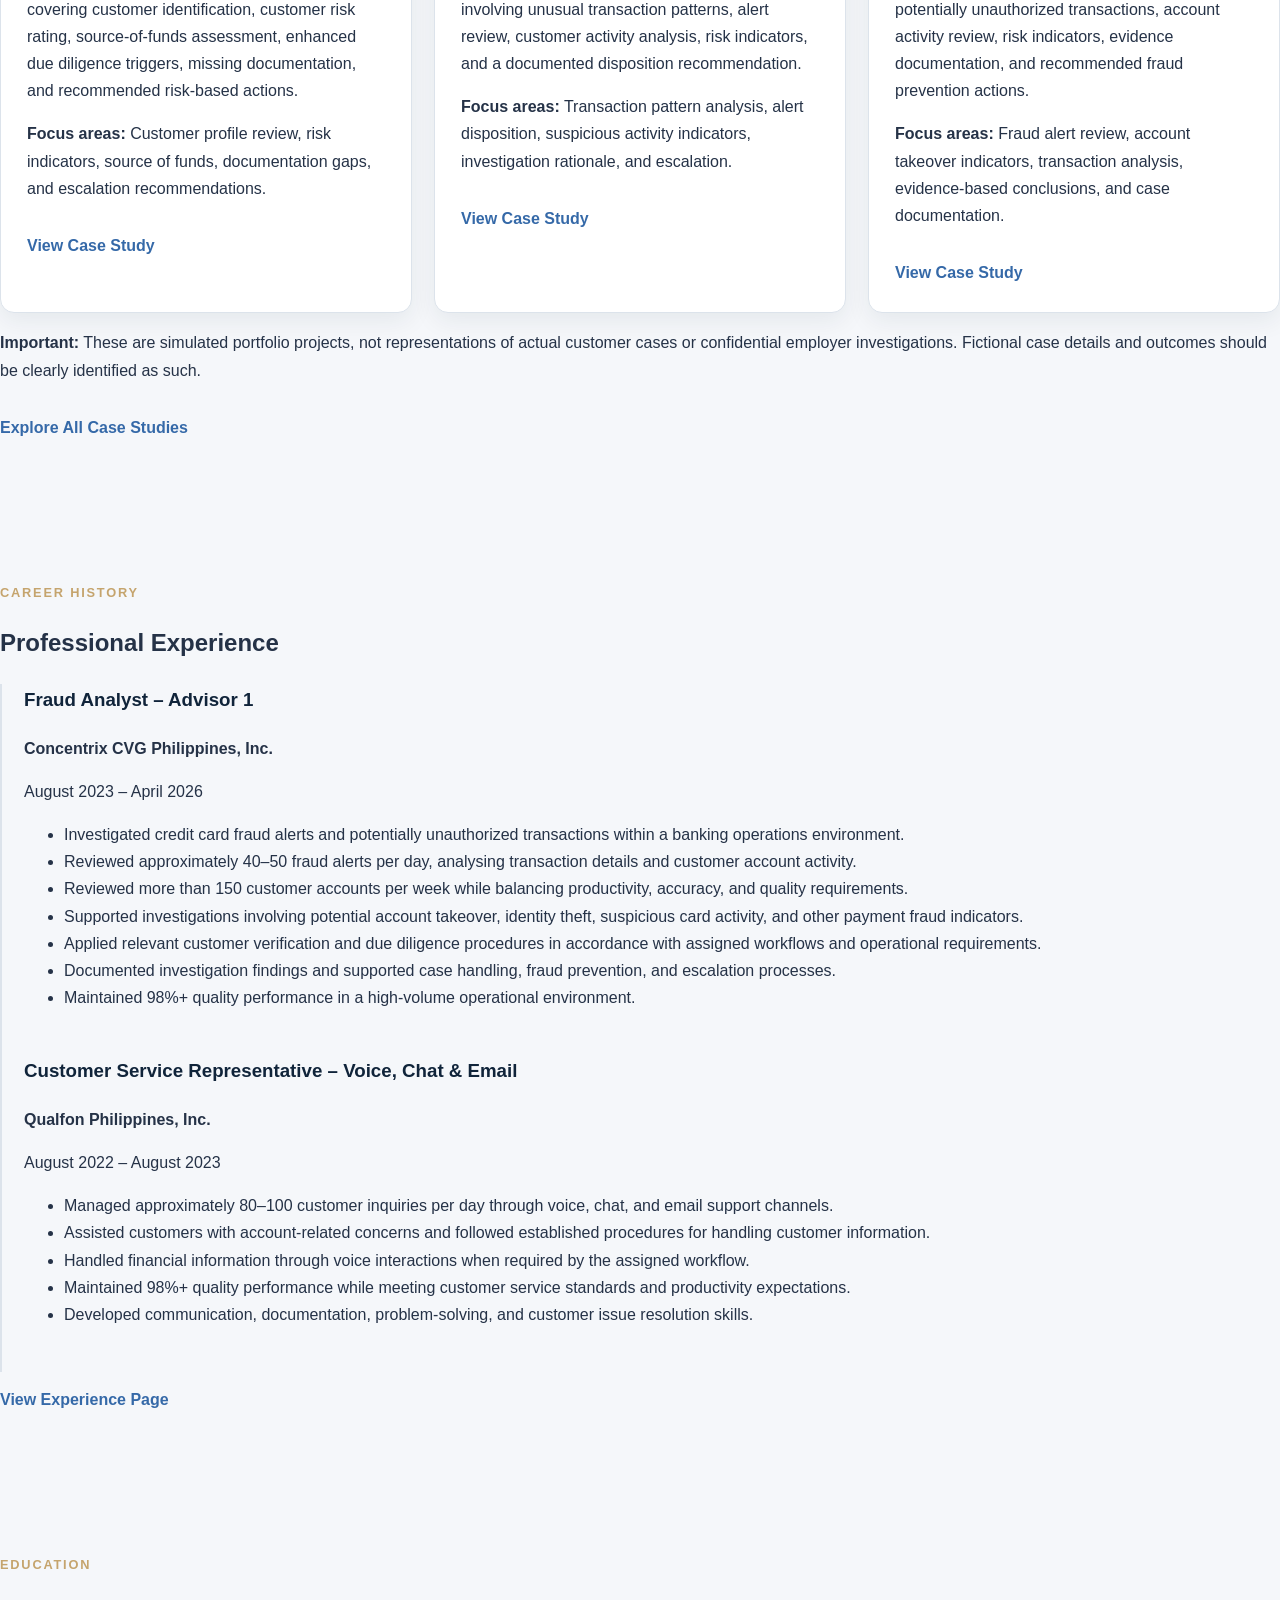
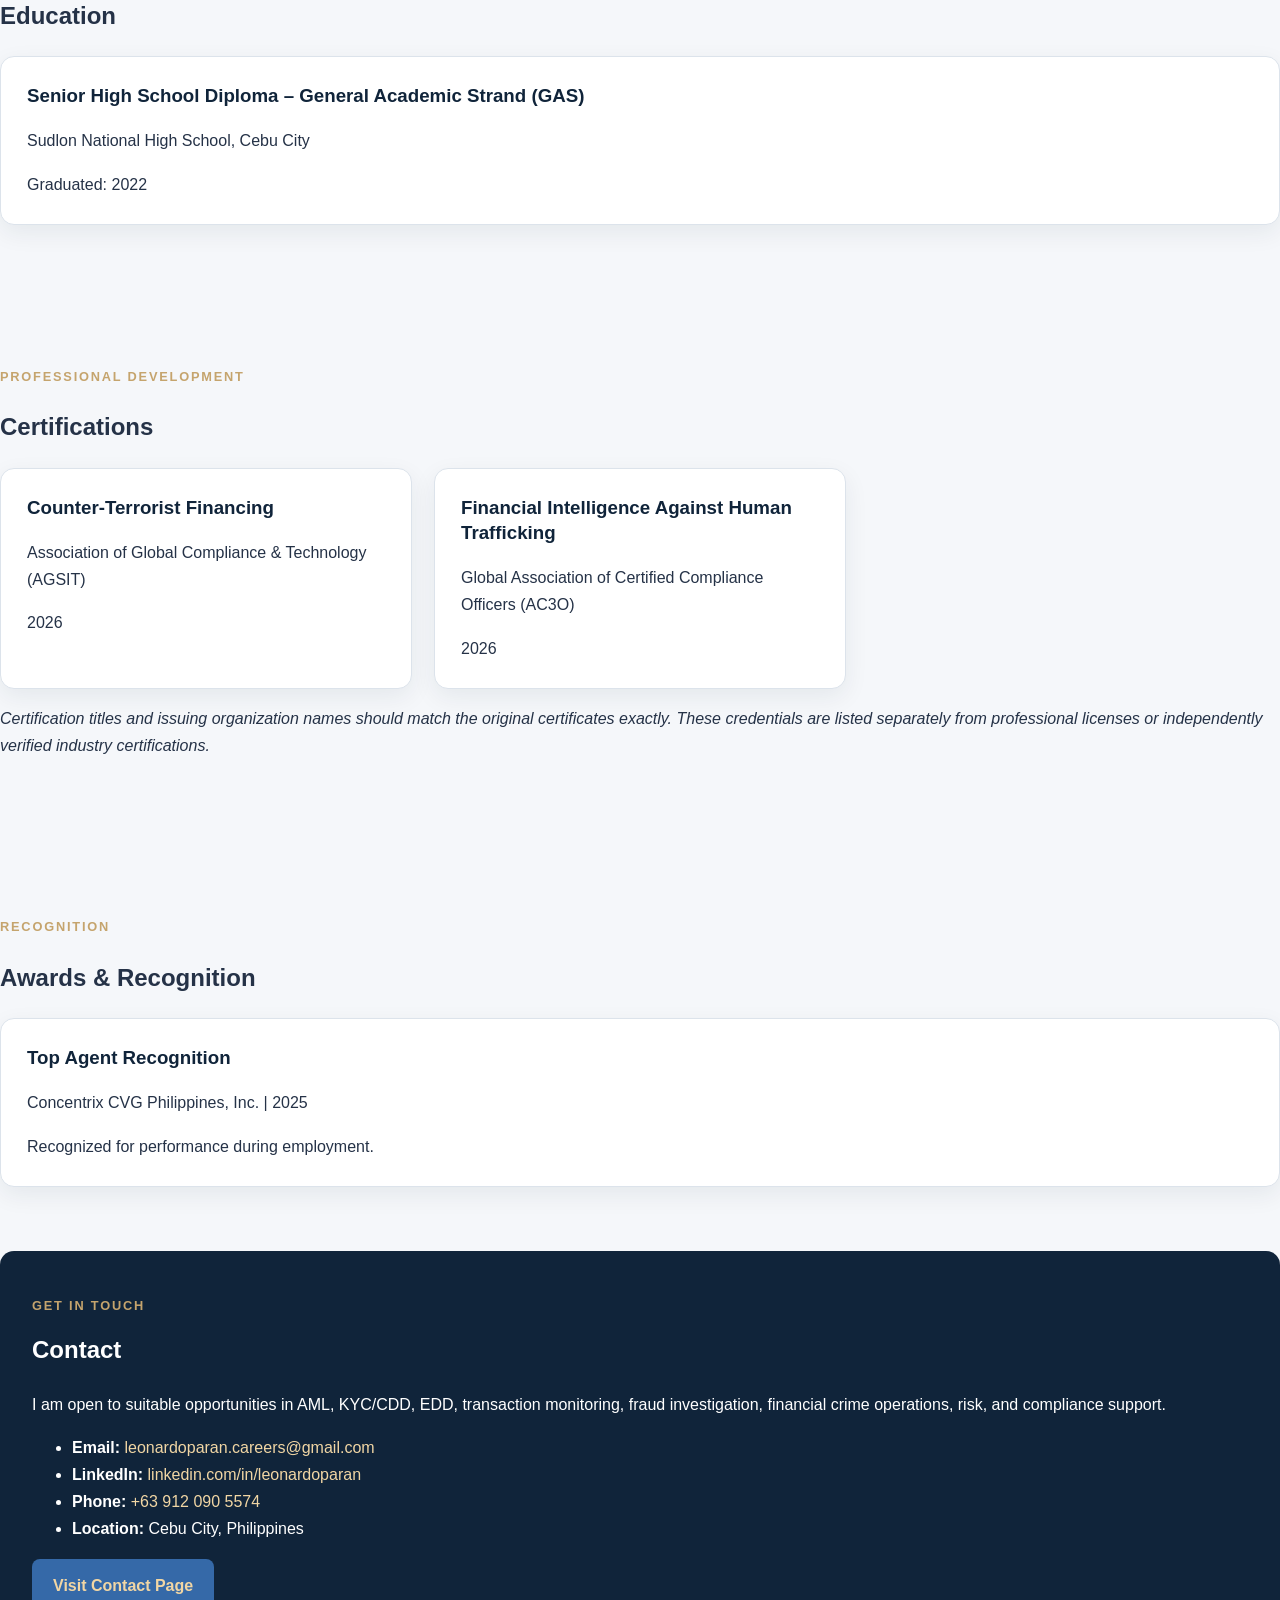
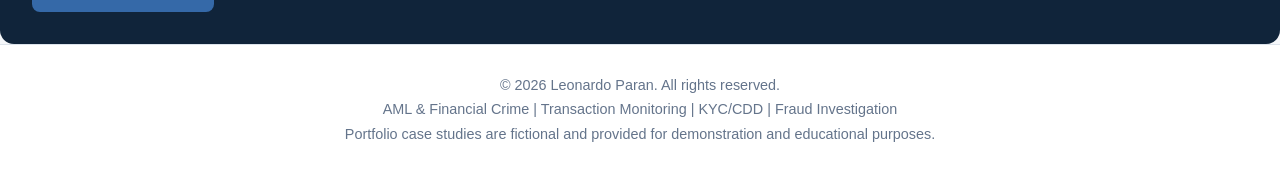
==== commit 6f19d147: "Align home page with 12 core skills." ====
--- a/index.html
+++ b/index.html
@@ -80,33 +80,76 @@
     <a class="case-link" href="about.html">Read More About Me</a>
   </section>
 
+  
   <section class="section">
     <p class="eyebrow">CORE EXPERTISE</p>
-    <h2>Core Skills</h2>
-    <div class="tag-list">
-      <span>Transaction Monitoring</span>
-      <span>AML Operations</span>
-      <span>KYC</span>
-      <span>Customer Due Diligence (CDD)</span>
-      <span>Enhanced Due Diligence (EDD)</span>
-      <span>Fraud Investigation</span>
-      <span>Fraud Detection</span>
-      <span>Suspicious Activity Identification</span>
-      <span>Risk Assessment</span>
-      <span>Sanctions Screening</span>
-      <span>PEP Screening</span>
-      <span>Adverse Media Screening</span>
-      <span>Account Takeover Investigation</span>
-      <span>Identity Theft Investigation</span>
-      <span>Chargeback Support</span>
-      <span>Case Documentation</span>
-      <span>Analytical Thinking</span>
-      <span>Attention to Detail</span>
-      <span>Quality Assurance</span>
-      <span>Customer Due Diligence Documentation</span>
-    </div>
+    <h2>12 AML &amp; Financial Crime Skills</h2>
+
+    <div class="grid">
+      <article class="card">
+        <h3>1. Transaction Monitoring</h3>
+        <p>Review transaction activity, identify unusual patterns, and flag potentially suspicious behavior for further investigation to support timely risk detection.</p>
+      </article>
+
+      <article class="card">
+        <h3>2. Anti-Money Laundering (AML)</h3>
+        <p>Apply AML principles when reviewing financial activity, recognizing potential red flags, and escalating concerns in accordance with established procedures.</p>
+      </article>
+
+      <article class="card">
+        <h3>3. Know Your Customer (KYC)</h3>
+        <p>Verify customer information against applicable requirements to support reliable identity checks and reduce the risk of identity-related fraud.</p>
+      </article>
+
+      <article class="card">
+        <h3>4. Customer Due Diligence (CDD)</h3>
+        <p>Review customer information and relevant risk factors to support informed customer assessments and appropriate due diligence decisions.</p>
+      </article>
+
+      <article class="card">
+        <h3>5. Enhanced Due Diligence (EDD)</h3>
+        <p>Identify cases that may require deeper scrutiny, assess additional risk information, and support appropriate escalation of higher-risk relationships.</p>
+      </article>
+
+      <article class="card">
+        <h3>6. Fraud Investigation &amp; Detection</h3>
+        <p>Investigate potentially unauthorized transactions, assess fraud indicators, and document findings to support accurate case decisions and reduce exposure to payment fraud.</p>
+      </article>
+
+      <article class="card">
+        <h3>7. Suspicious Activity Identification</h3>
+        <p>Detect unusual transaction patterns and account behavior, distinguish potential red flags from routine activity, and identify cases requiring further review.</p>
+      </article>
+
+      <article class="card">
+        <h3>8. Risk Assessment</h3>
+        <p>Evaluate available evidence and relevant risk indicators to prioritize cases, guide investigation depth, and support consistent risk-based decisions.</p>
+      </article>
+
+      <article class="card">
+        <h3>9. Sanctions &amp; PEP Screening</h3>
+        <p>Review relevant screening results for potential sanctions or politically exposed person matches and identify cases that may require verification or escalation.</p>
+      </article>
+
+      <article class="card">
+        <h3>10. Adverse Media Screening</h3>
+        <p>Assess relevant negative news for potential financial crime or reputational risk indicators to support customer risk reviews and further due diligence.</p>
+      </article>
+
+      <article class="card">
+        <h3>11. Analytical Thinking</h3>
+        <p>Connect information across transactions, accounts, and case records to identify patterns, investigate inconsistencies, and reach evidence-based conclusions.</p>
+      </article>
+
+      <article class="card">
+        <h3>12. Attention to Detail</h3>
+        <p>Validate key information, maintain accurate case documentation, and follow investigation procedures to help minimize errors and support quality standards.</p>
+      </article>
+    </div>
+
     <a class="case-link" href="skills.html">View Skills &amp; Tools</a>
   </section>
+
 
   <section class="section">
     <p class="eyebrow">TECHNICAL KNOWLEDGE</p>
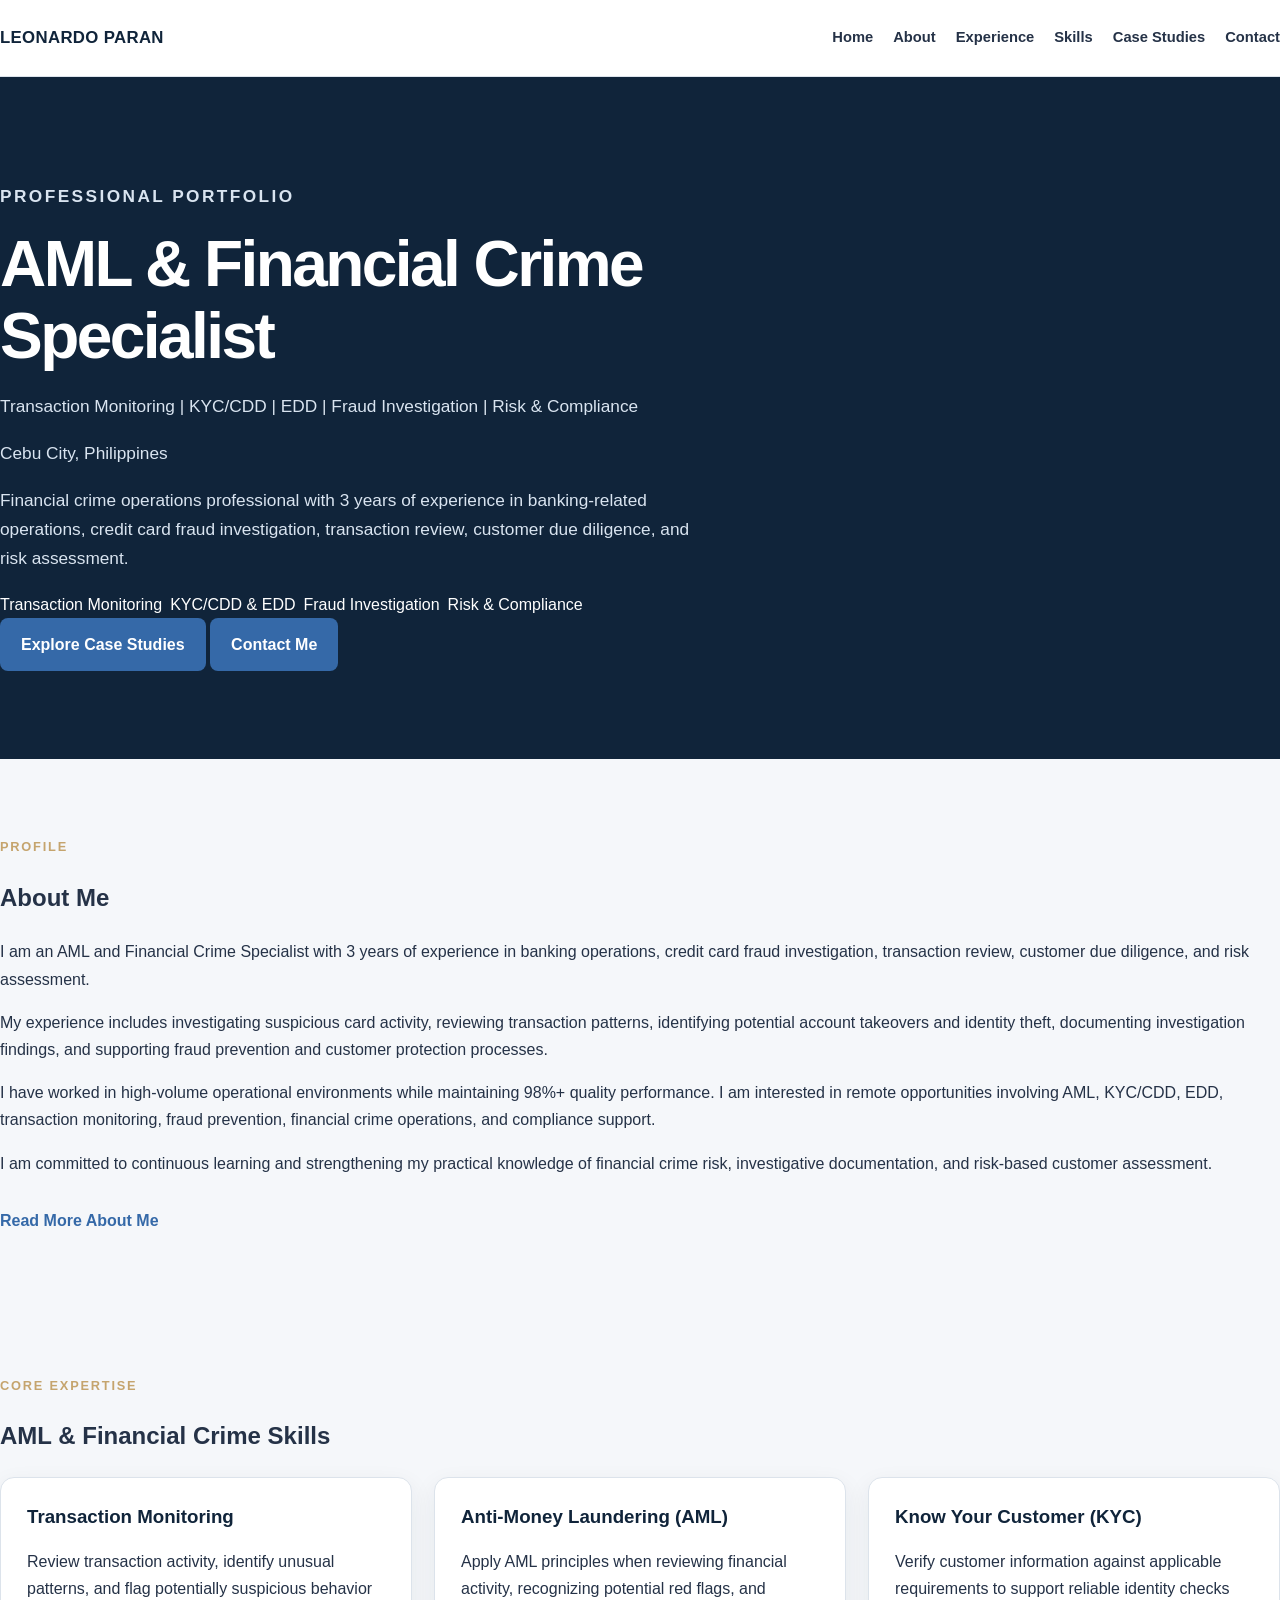
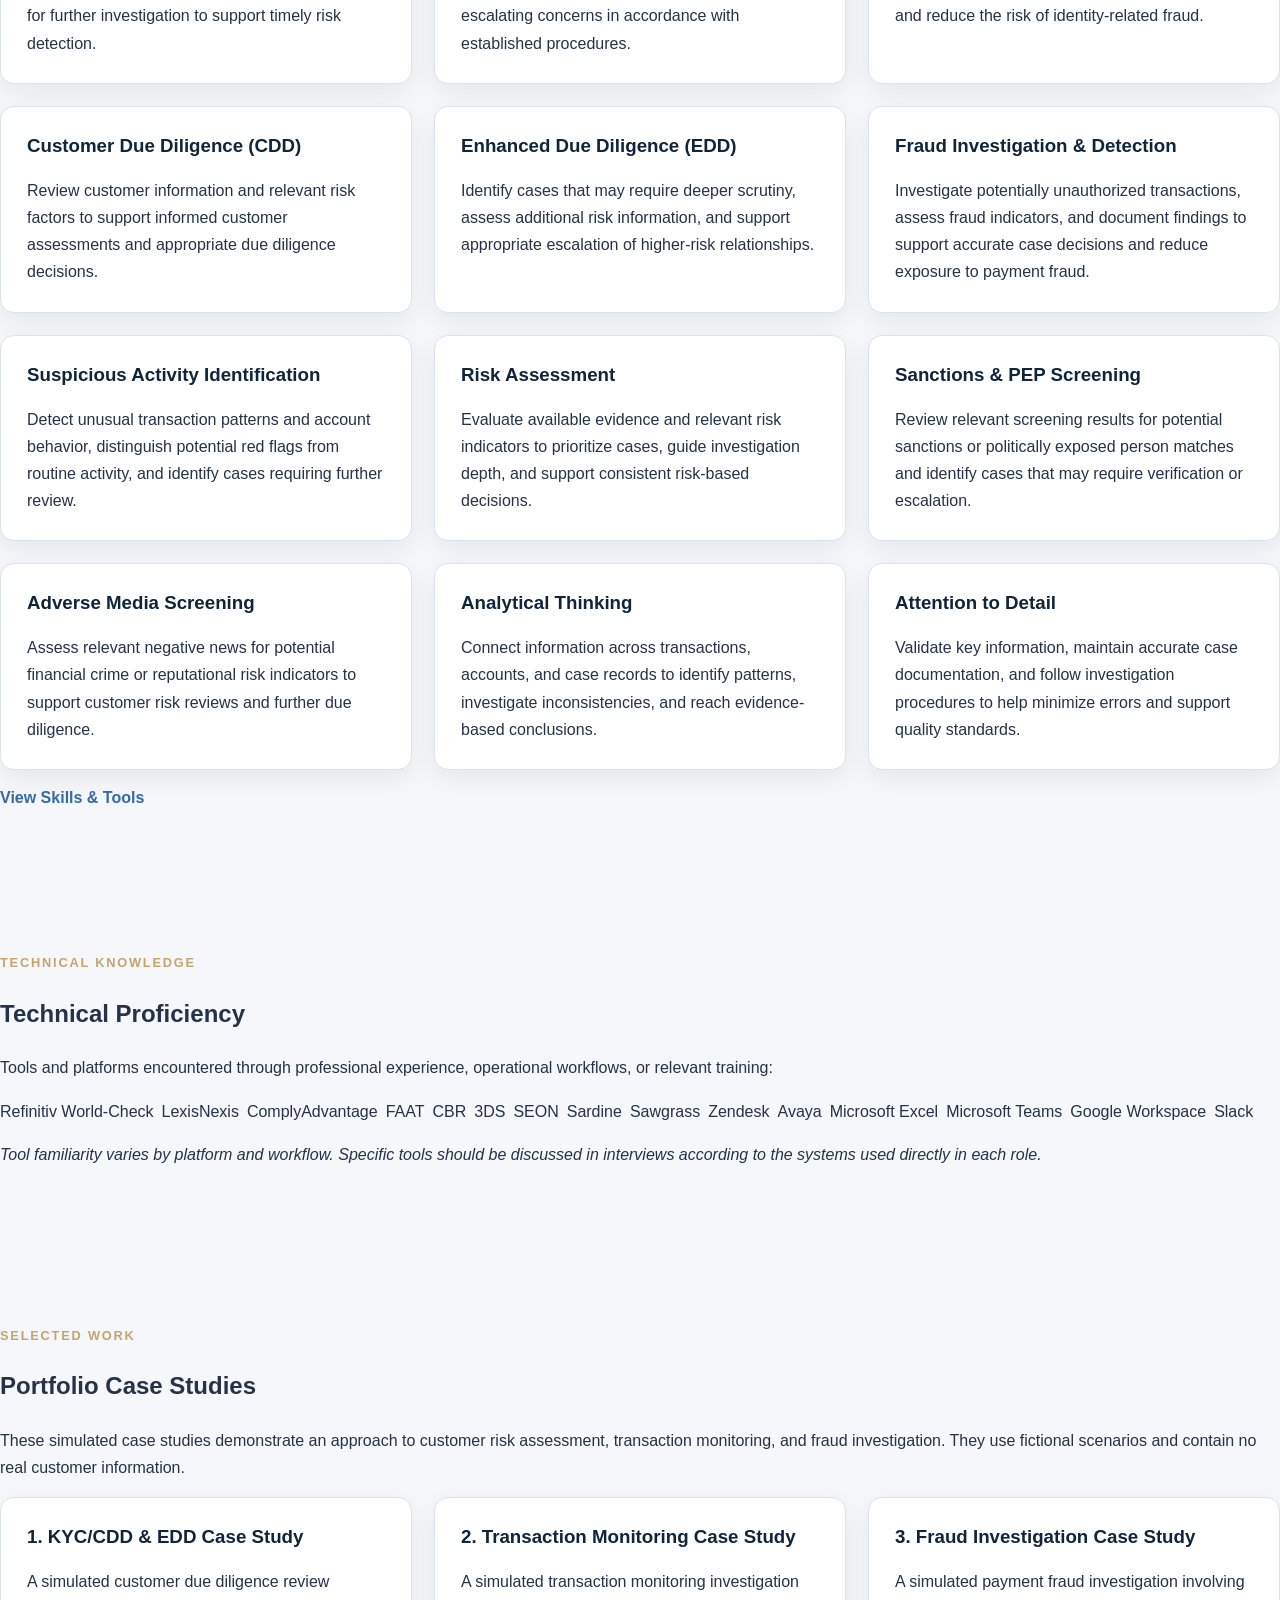
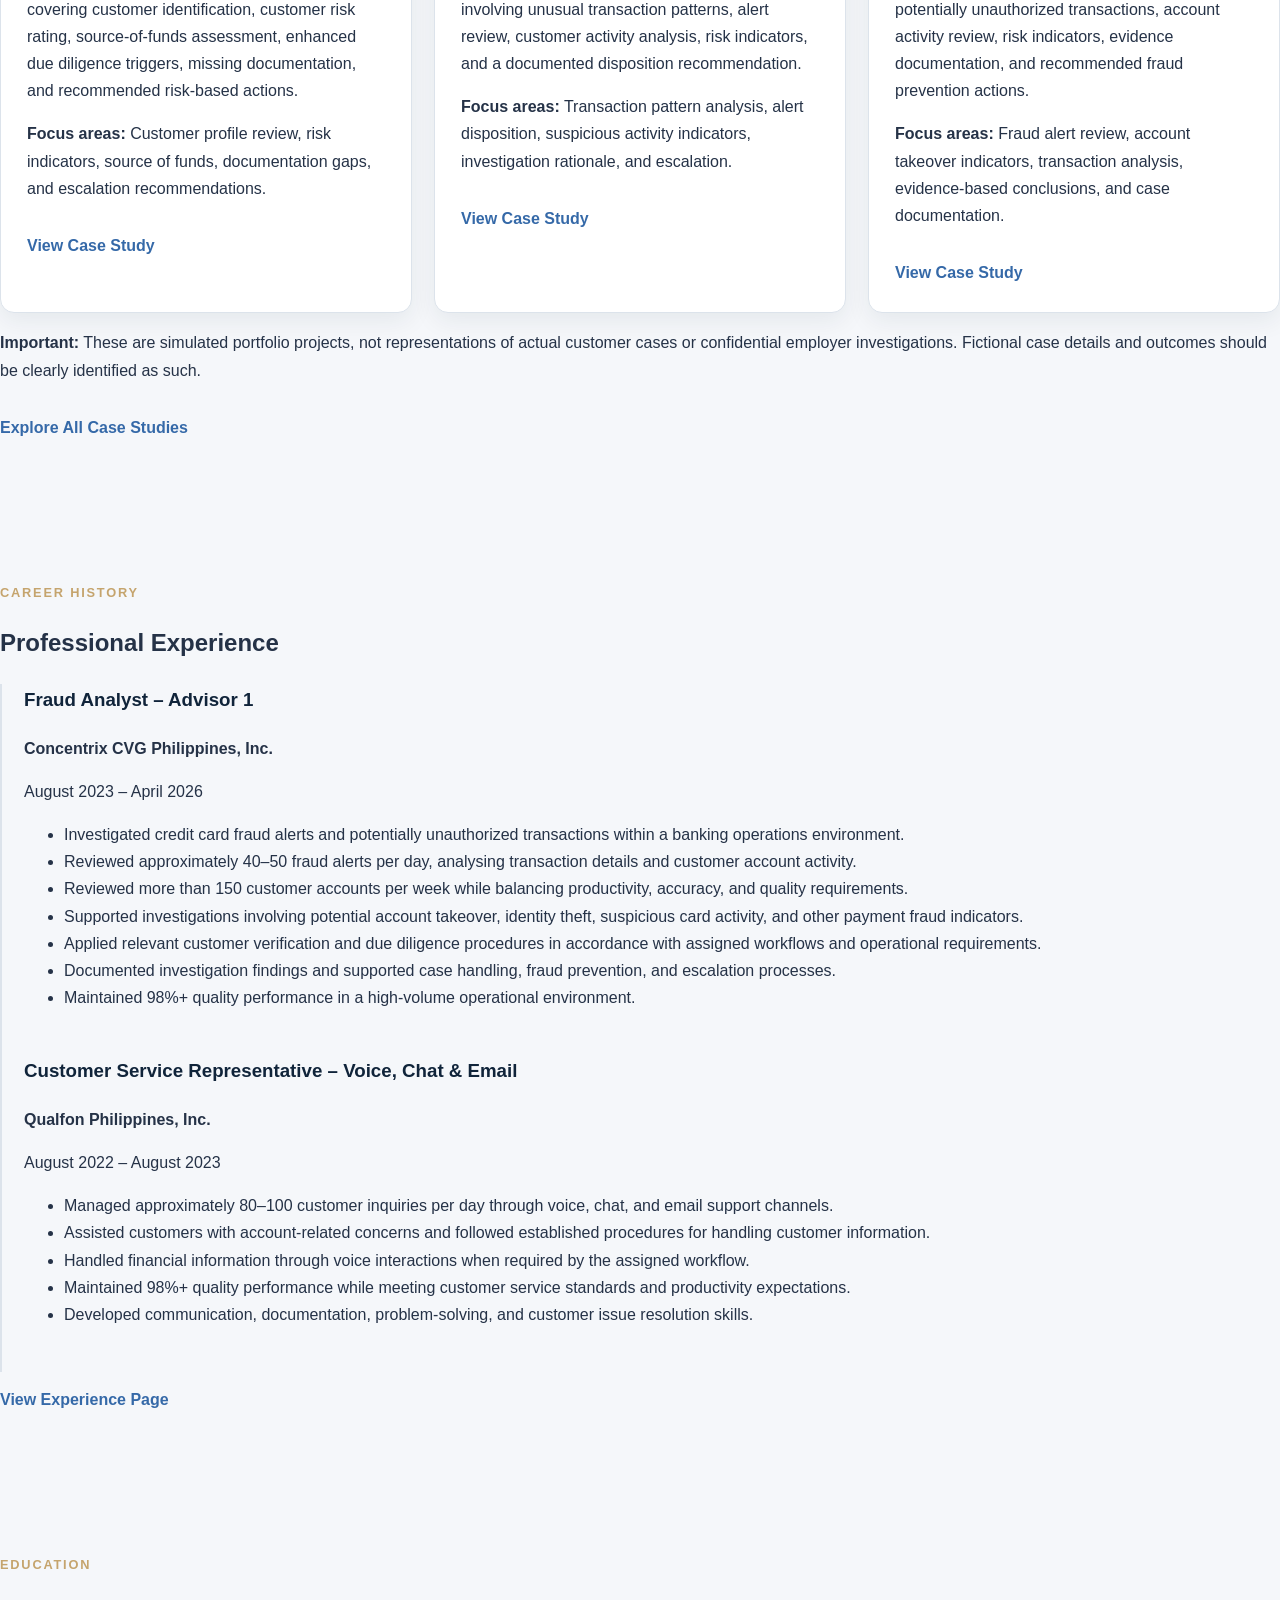
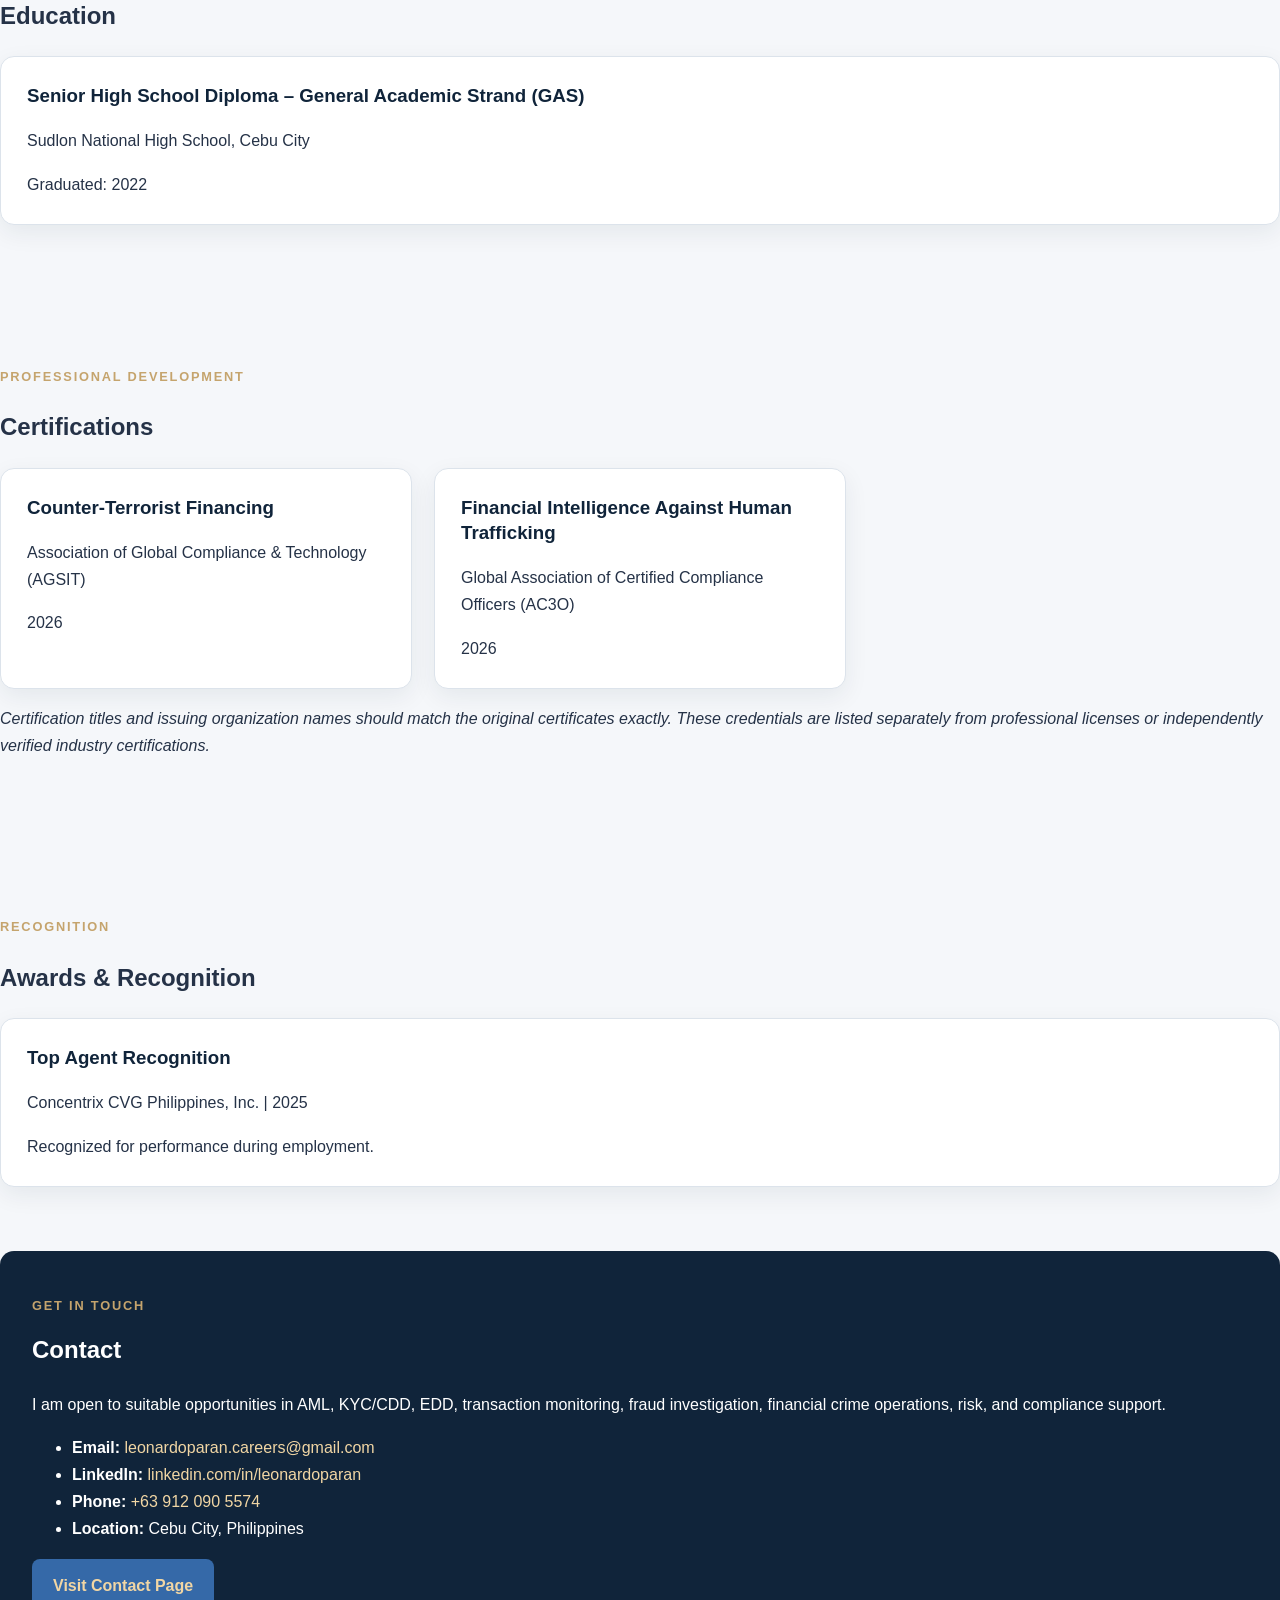
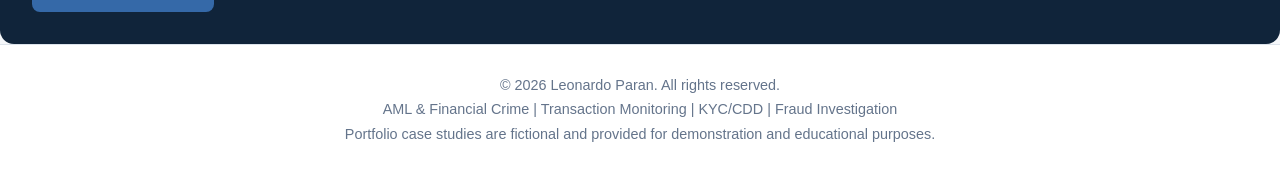
==== commit 76d2664d: "Update AML and financial crime skills section" ====
--- a/index.html
+++ b/index.html
@@ -83,66 +83,66 @@
   
   <section class="section">
     <p class="eyebrow">CORE EXPERTISE</p>
-    <h2>12 AML &amp; Financial Crime Skills</h2>
+    <h2> AML &amp; Financial Crime Skills</h2>
 
     <div class="grid">
       <article class="card">
-        <h3>1. Transaction Monitoring</h3>
+        <h3> Transaction Monitoring</h3>
         <p>Review transaction activity, identify unusual patterns, and flag potentially suspicious behavior for further investigation to support timely risk detection.</p>
       </article>
 
       <article class="card">
-        <h3>2. Anti-Money Laundering (AML)</h3>
+        <h3> Anti-Money Laundering (AML)</h3>
         <p>Apply AML principles when reviewing financial activity, recognizing potential red flags, and escalating concerns in accordance with established procedures.</p>
       </article>
 
       <article class="card">
-        <h3>3. Know Your Customer (KYC)</h3>
+        <h3> Know Your Customer (KYC)</h3>
         <p>Verify customer information against applicable requirements to support reliable identity checks and reduce the risk of identity-related fraud.</p>
       </article>
 
       <article class="card">
-        <h3>4. Customer Due Diligence (CDD)</h3>
+        <h3> Customer Due Diligence (CDD)</h3>
         <p>Review customer information and relevant risk factors to support informed customer assessments and appropriate due diligence decisions.</p>
       </article>
 
       <article class="card">
-        <h3>5. Enhanced Due Diligence (EDD)</h3>
+        <h3> Enhanced Due Diligence (EDD)</h3>
         <p>Identify cases that may require deeper scrutiny, assess additional risk information, and support appropriate escalation of higher-risk relationships.</p>
       </article>
 
       <article class="card">
-        <h3>6. Fraud Investigation &amp; Detection</h3>
+        <h3> Fraud Investigation &amp; Detection</h3>
         <p>Investigate potentially unauthorized transactions, assess fraud indicators, and document findings to support accurate case decisions and reduce exposure to payment fraud.</p>
       </article>
 
       <article class="card">
-        <h3>7. Suspicious Activity Identification</h3>
+        <h3> Suspicious Activity Identification</h3>
         <p>Detect unusual transaction patterns and account behavior, distinguish potential red flags from routine activity, and identify cases requiring further review.</p>
       </article>
 
       <article class="card">
-        <h3>8. Risk Assessment</h3>
+        <h3> Risk Assessment</h3>
         <p>Evaluate available evidence and relevant risk indicators to prioritize cases, guide investigation depth, and support consistent risk-based decisions.</p>
       </article>
 
       <article class="card">
-        <h3>9. Sanctions &amp; PEP Screening</h3>
+        <h3> Sanctions &amp; PEP Screening</h3>
         <p>Review relevant screening results for potential sanctions or politically exposed person matches and identify cases that may require verification or escalation.</p>
       </article>
 
       <article class="card">
-        <h3>10. Adverse Media Screening</h3>
+        <h3> Adverse Media Screening</h3>
         <p>Assess relevant negative news for potential financial crime or reputational risk indicators to support customer risk reviews and further due diligence.</p>
       </article>
 
       <article class="card">
-        <h3>11. Analytical Thinking</h3>
+        <h3> Analytical Thinking</h3>
         <p>Connect information across transactions, accounts, and case records to identify patterns, investigate inconsistencies, and reach evidence-based conclusions.</p>
       </article>
 
       <article class="card">
-        <h3>12. Attention to Detail</h3>
+        <h3> Attention to Detail</h3>
         <p>Validate key information, maintain accurate case documentation, and follow investigation procedures to help minimize errors and support quality standards.</p>
       </article>
     </div>
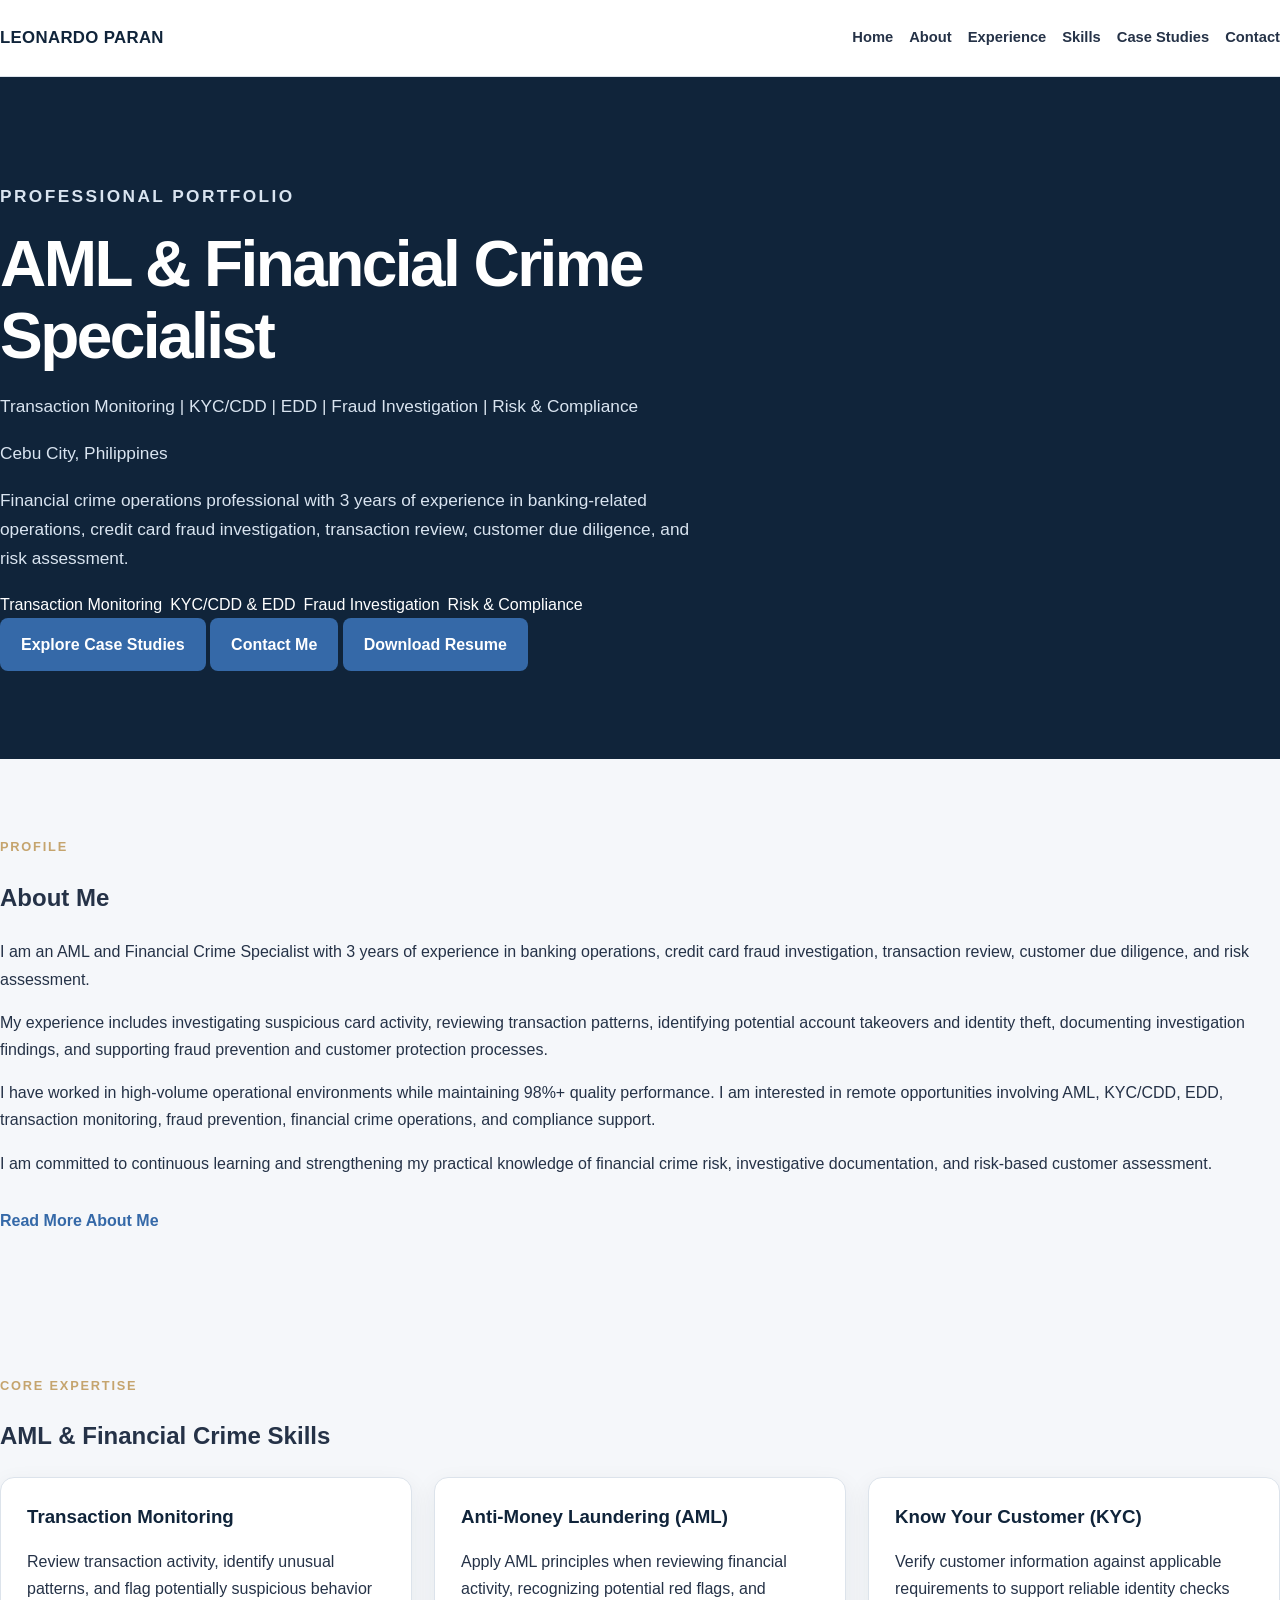
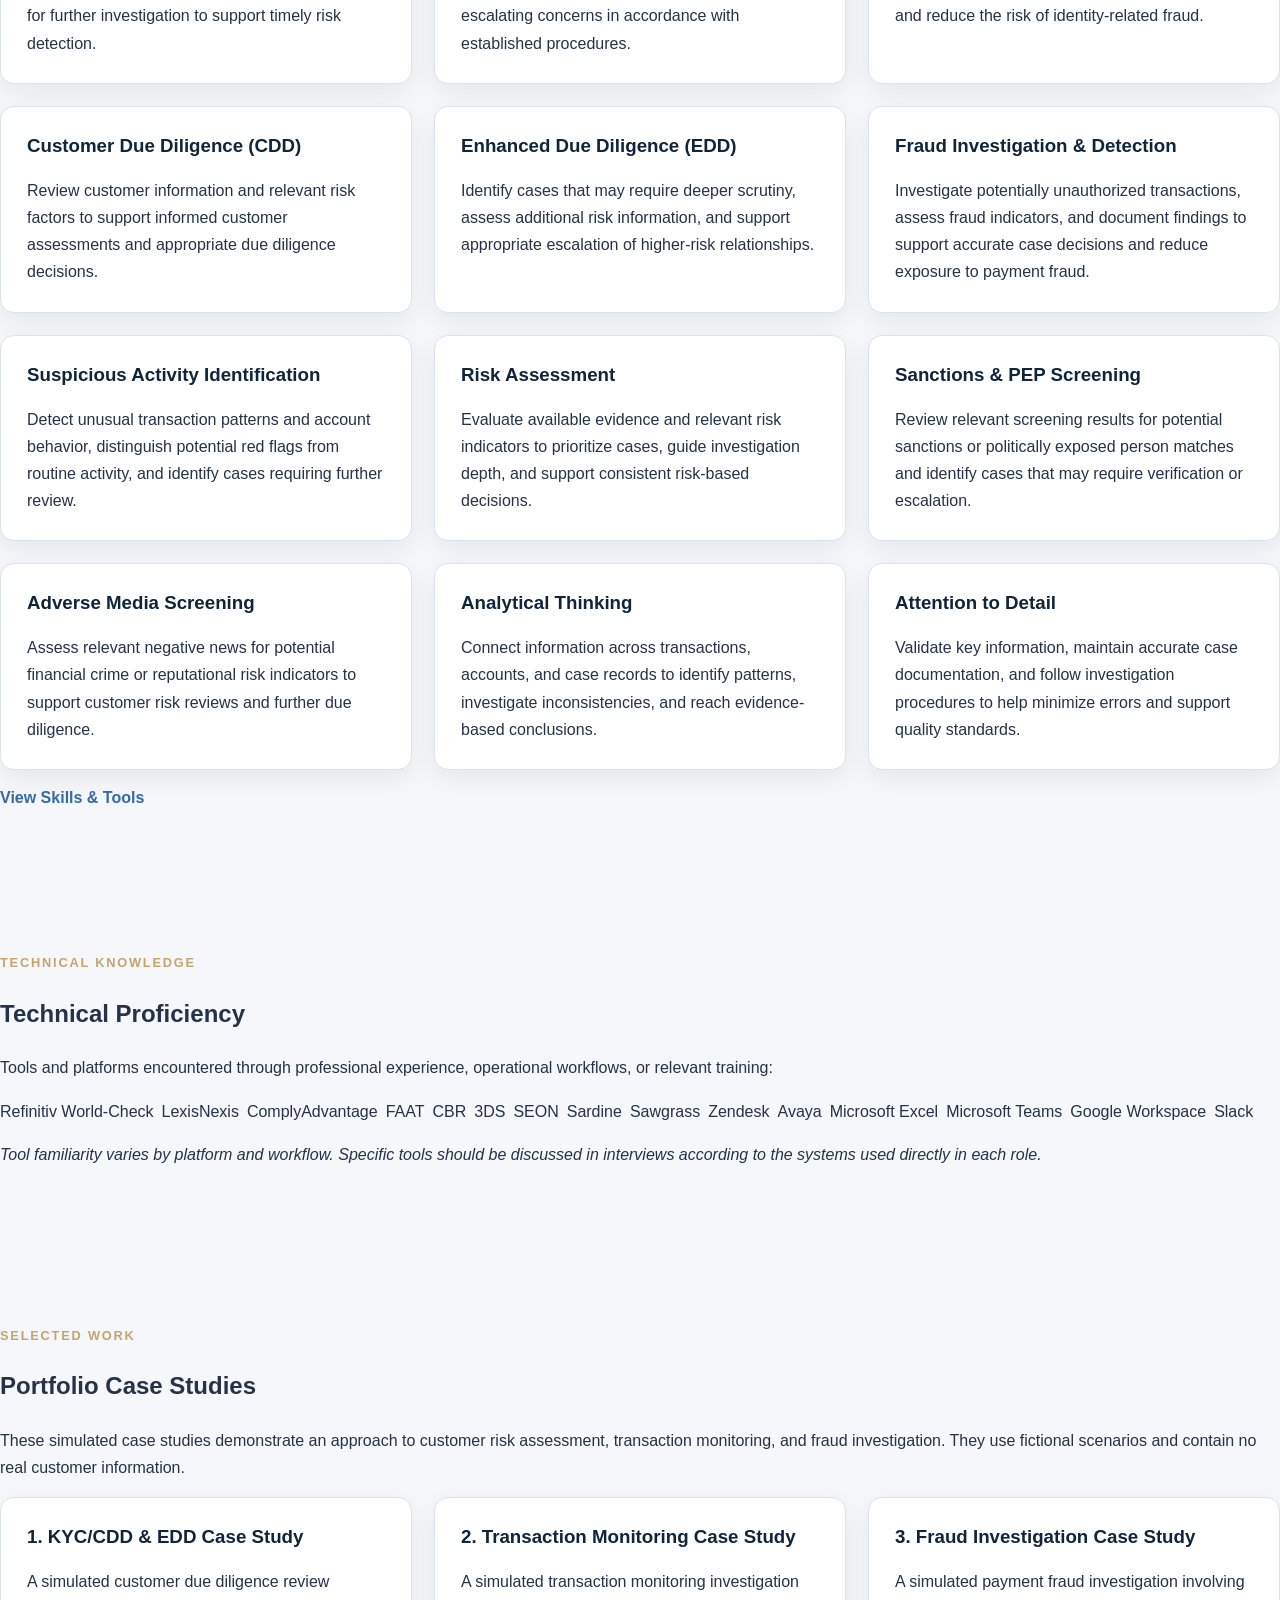
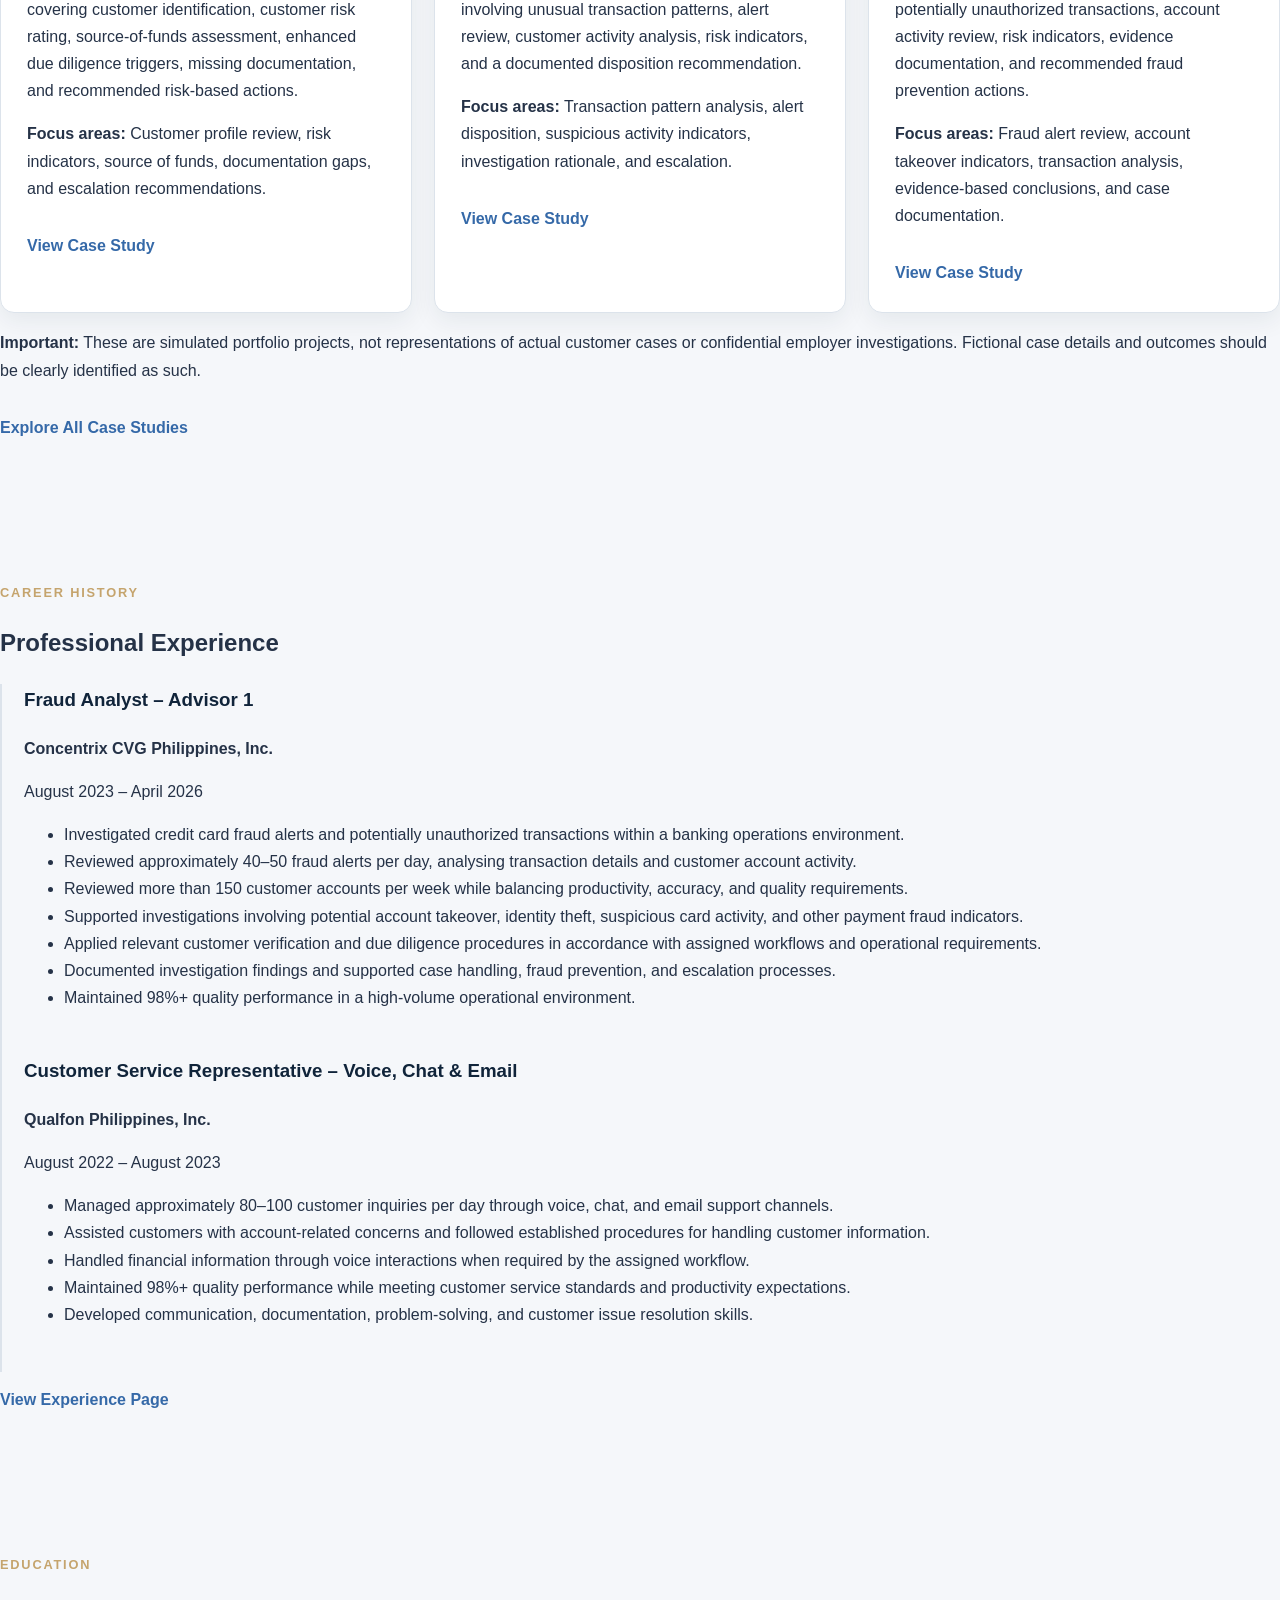
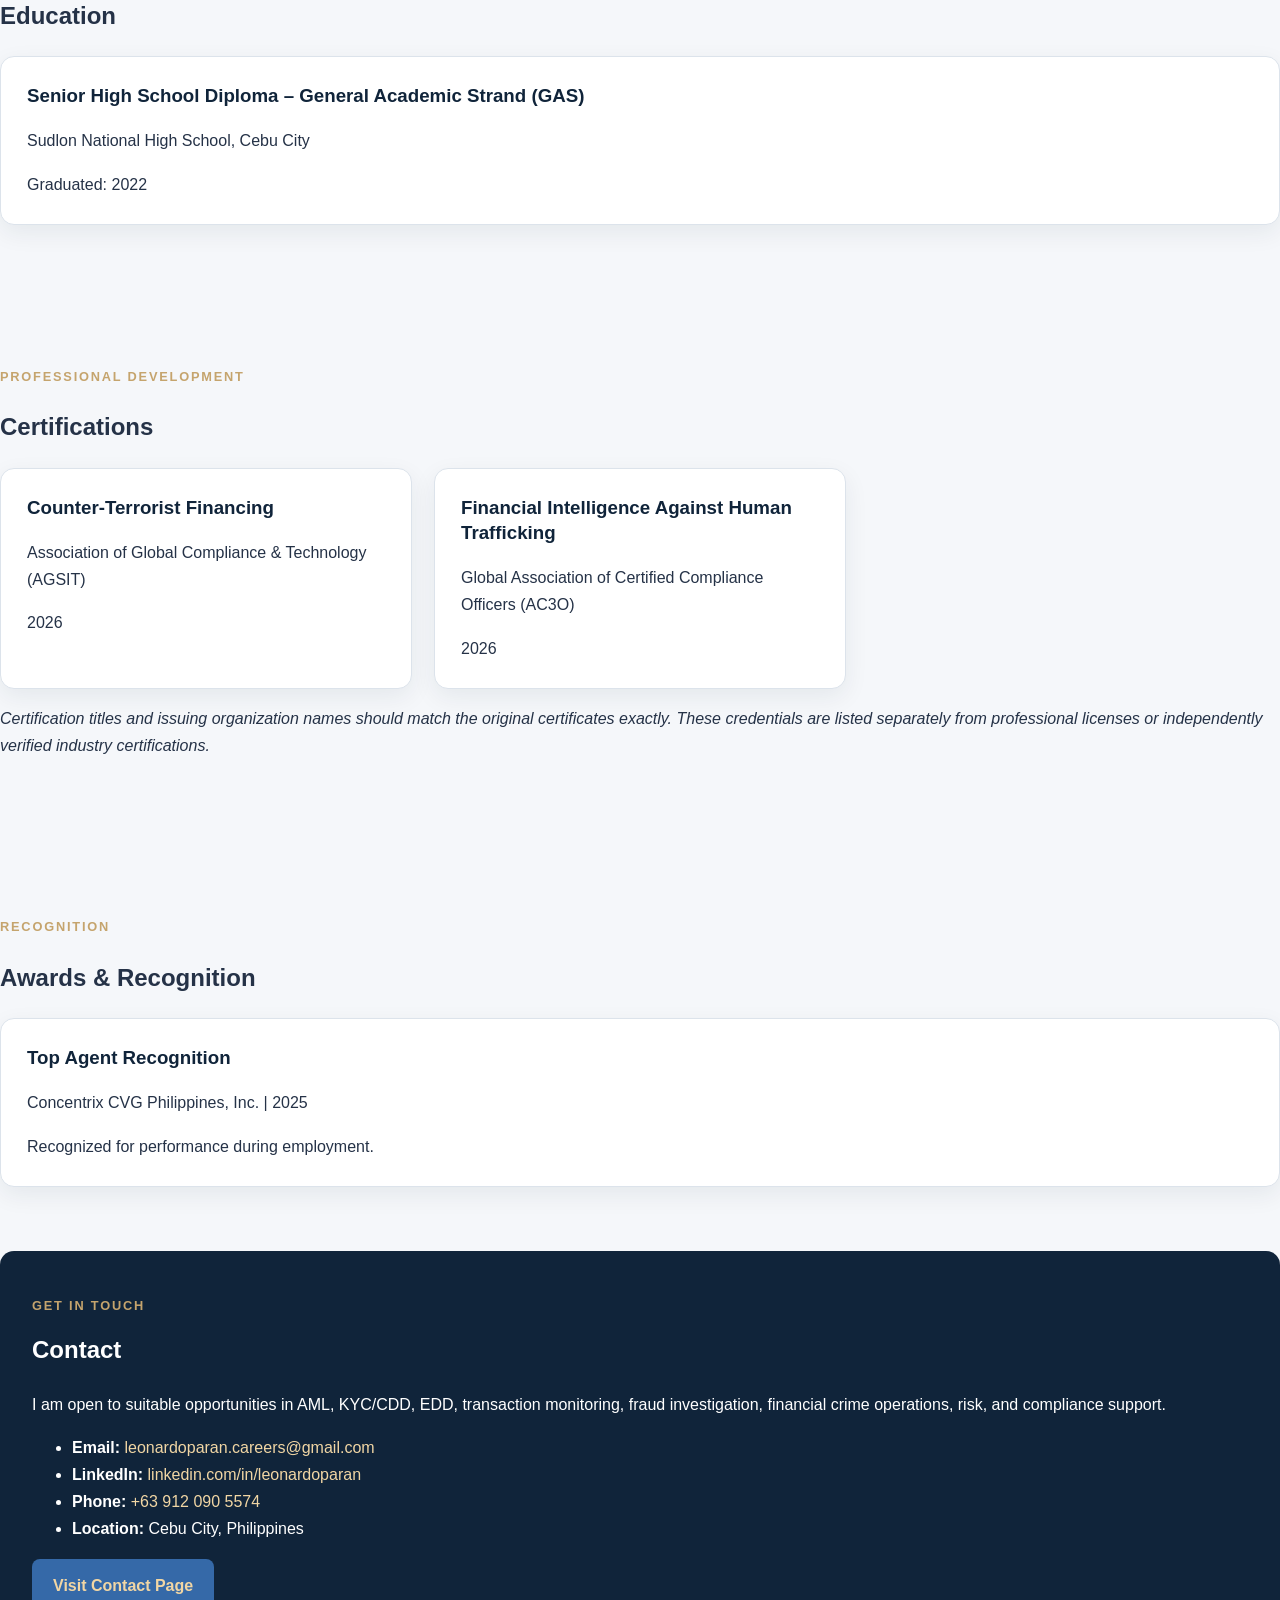
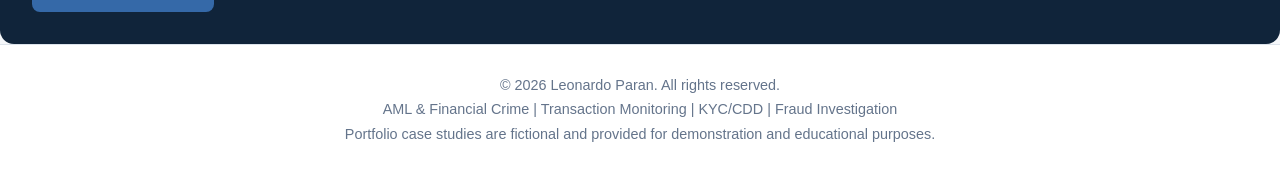
==== commit 81d7c8f3: "Add resume download button to homepage" ====
--- a/index.html
+++ b/index.html
@@ -49,6 +49,15 @@
     <div class="button-group">
       <a class="button" href="case-studies.html">Explore Case Studies</a>
       <a class="button" href="contact.html">Contact Me</a>
+      <a
+  href="Leonardo_Paran_AML_Financial_Crime_Resume.pdf"
+  class="button"
+  target="_blank"
+  rel="noopener"
+  download
+>
+  Download Resume
+</a>
     </div>
   </section>
 
--- a/style.css
+++ b/style.css
@@ -56,6 +56,10 @@
   margin-inline: auto;
 }
 
+/* ========================================
+   HEADER & NAVIGATION
+======================================== */
+
 .site-header {
   position: sticky;
   top: 0;
@@ -69,12 +73,13 @@
   display: flex;
   align-items: center;
   justify-content: space-between;
-  gap: 24px;
-  flex-wrap: wrap;
+  gap: 16px;
+  flex-wrap: nowrap;
   padding-block: 12px;
 }
 
 .brand {
+  flex: 0 0 auto;
   color: var(--navy);
   font-size: 1.05rem;
   font-weight: 800;
@@ -85,11 +90,13 @@
   display: flex;
   align-items: center;
   justify-content: flex-end;
-  flex-wrap: wrap;
-  gap: 8px 20px;
+  flex-wrap: nowrap;
+  gap: 8px 16px;
+  white-space: nowrap;
 }
 
 .site-nav a {
+  flex: 0 0 auto;
   color: var(--text);
   font-size: 0.92rem;
   font-weight: 600;
@@ -99,6 +106,10 @@
 .site-nav a.active {
   color: var(--blue);
 }
+
+/* ========================================
+   HERO
+======================================== */
 
 .hero {
   padding: 88px 0;
@@ -127,6 +138,10 @@
   letter-spacing: 0.14em;
   text-transform: uppercase;
 }
+
+/* ========================================
+   BUTTONS
+======================================== */
 
 .button {
   display: inline-block;
@@ -164,6 +179,10 @@
   margin-top: 28px;
 }
 
+/* ========================================
+   SECTIONS
+======================================== */
+
 .section {
   padding: 64px 0;
 }
@@ -185,6 +204,10 @@
   color: var(--muted);
 }
 
+/* ========================================
+   GRID & CARDS
+======================================== */
+
 .grid {
   display: grid;
   grid-template-columns: repeat(3, minmax(0, 1fr));
@@ -209,6 +232,10 @@
 .card p:last-child {
   margin-bottom: 0;
 }
+
+/* ========================================
+   SKILL TAGS
+======================================== */
 
 .tag-list {
   display: flex;
@@ -227,6 +254,10 @@
   font-size: 0.85rem;
 }
 
+/* ========================================
+   INNER PAGE HEADERS
+======================================== */
+
 .page-header {
   padding: 54px 0;
   background: #eaf0f6;
@@ -246,6 +277,10 @@
   color: var(--muted);
 }
 
+/* ========================================
+   CASE STUDIES & EXPERIENCE
+======================================== */
+
 .case-link {
   display: inline-block;
   margin-top: 14px;
@@ -265,6 +300,10 @@
 .timeline-item:last-child {
   padding-bottom: 0;
 }
+
+/* ========================================
+   CONTACT
+======================================== */
 
 .contact-panel {
   padding: 32px;
@@ -282,6 +321,10 @@
   overflow-wrap: anywhere;
 }
 
+/* ========================================
+   FOOTER
+======================================== */
+
 .site-footer {
   padding: 28px 0;
   border-top: 1px solid var(--border);
@@ -295,11 +338,38 @@
   margin: 0;
 }
 
+/* ========================================
+   ACCESSIBILITY
+======================================== */
+
 :focus-visible {
   outline: 3px solid var(--gold);
   outline-offset: 3px;
 }
 
+/* ========================================
+   TABLET & SMALLER SCREENS
+======================================== */
+
+@media (max-width: 1000px) {
+  .nav-container {
+    justify-content: center;
+    flex-wrap: wrap;
+    gap: 10px 16px;
+  }
+
+  .site-nav {
+    justify-content: center;
+    flex-wrap: wrap;
+    white-space: normal;
+    gap: 8px 14px;
+  }
+
+  .site-nav a {
+    font-size: 0.88rem;
+  }
+}
+
 @media (max-width: 800px) {
   .grid {
     grid-template-columns: repeat(2, minmax(0, 1fr));
@@ -312,15 +382,11 @@
   .section {
     padding: 48px 0;
   }
-
-  .nav-container {
-    justify-content: center;
-  }
-
-  .site-nav {
-    justify-content: center;
-  }
-}
+}
+
+/* ========================================
+   MOBILE
+======================================== */
 
 @media (max-width: 560px) {
   body {
@@ -339,8 +405,12 @@
     padding: 21px;
   }
 
+  .nav-container {
+    gap: 8px;
+  }
+
   .site-nav {
-    gap: 10px 14px;
+    gap: 8px 12px;
   }
 
   .site-nav a {
@@ -351,4 +421,3 @@
     padding: 24px;
   }
 }
-
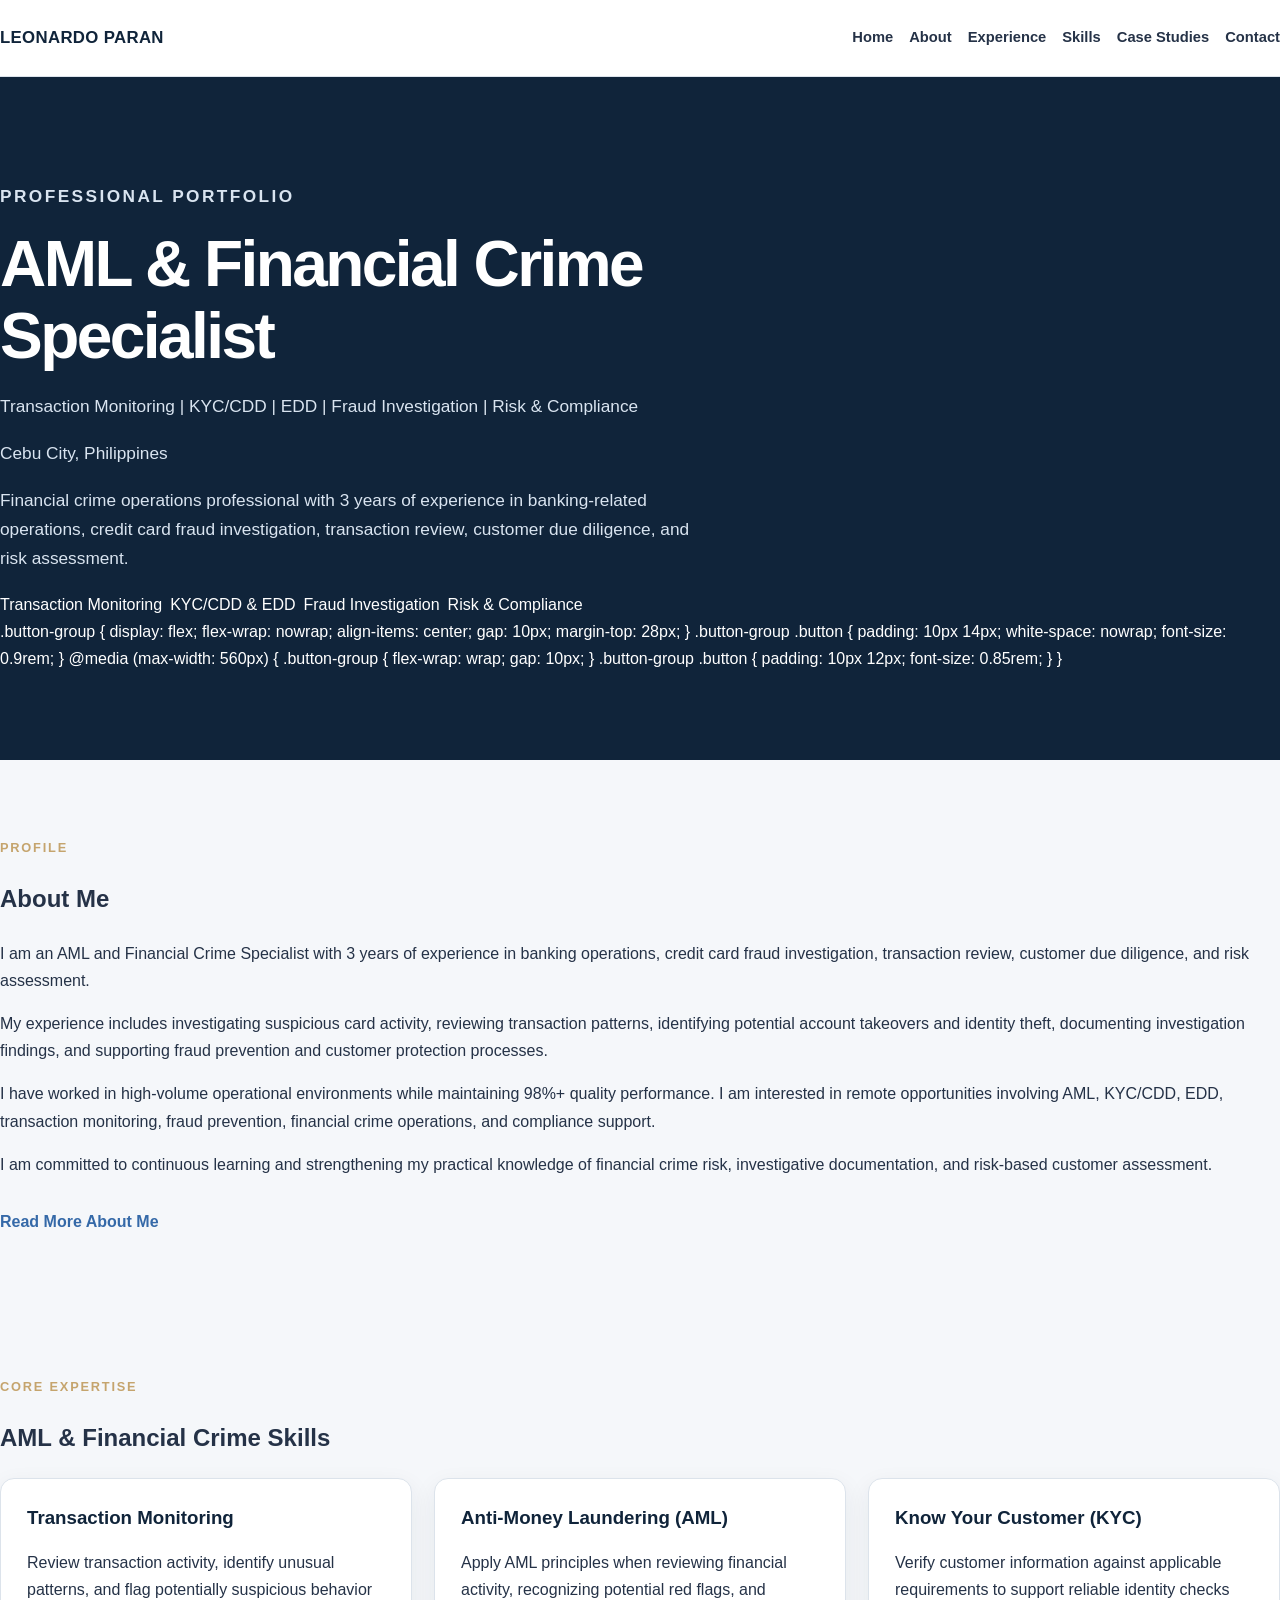
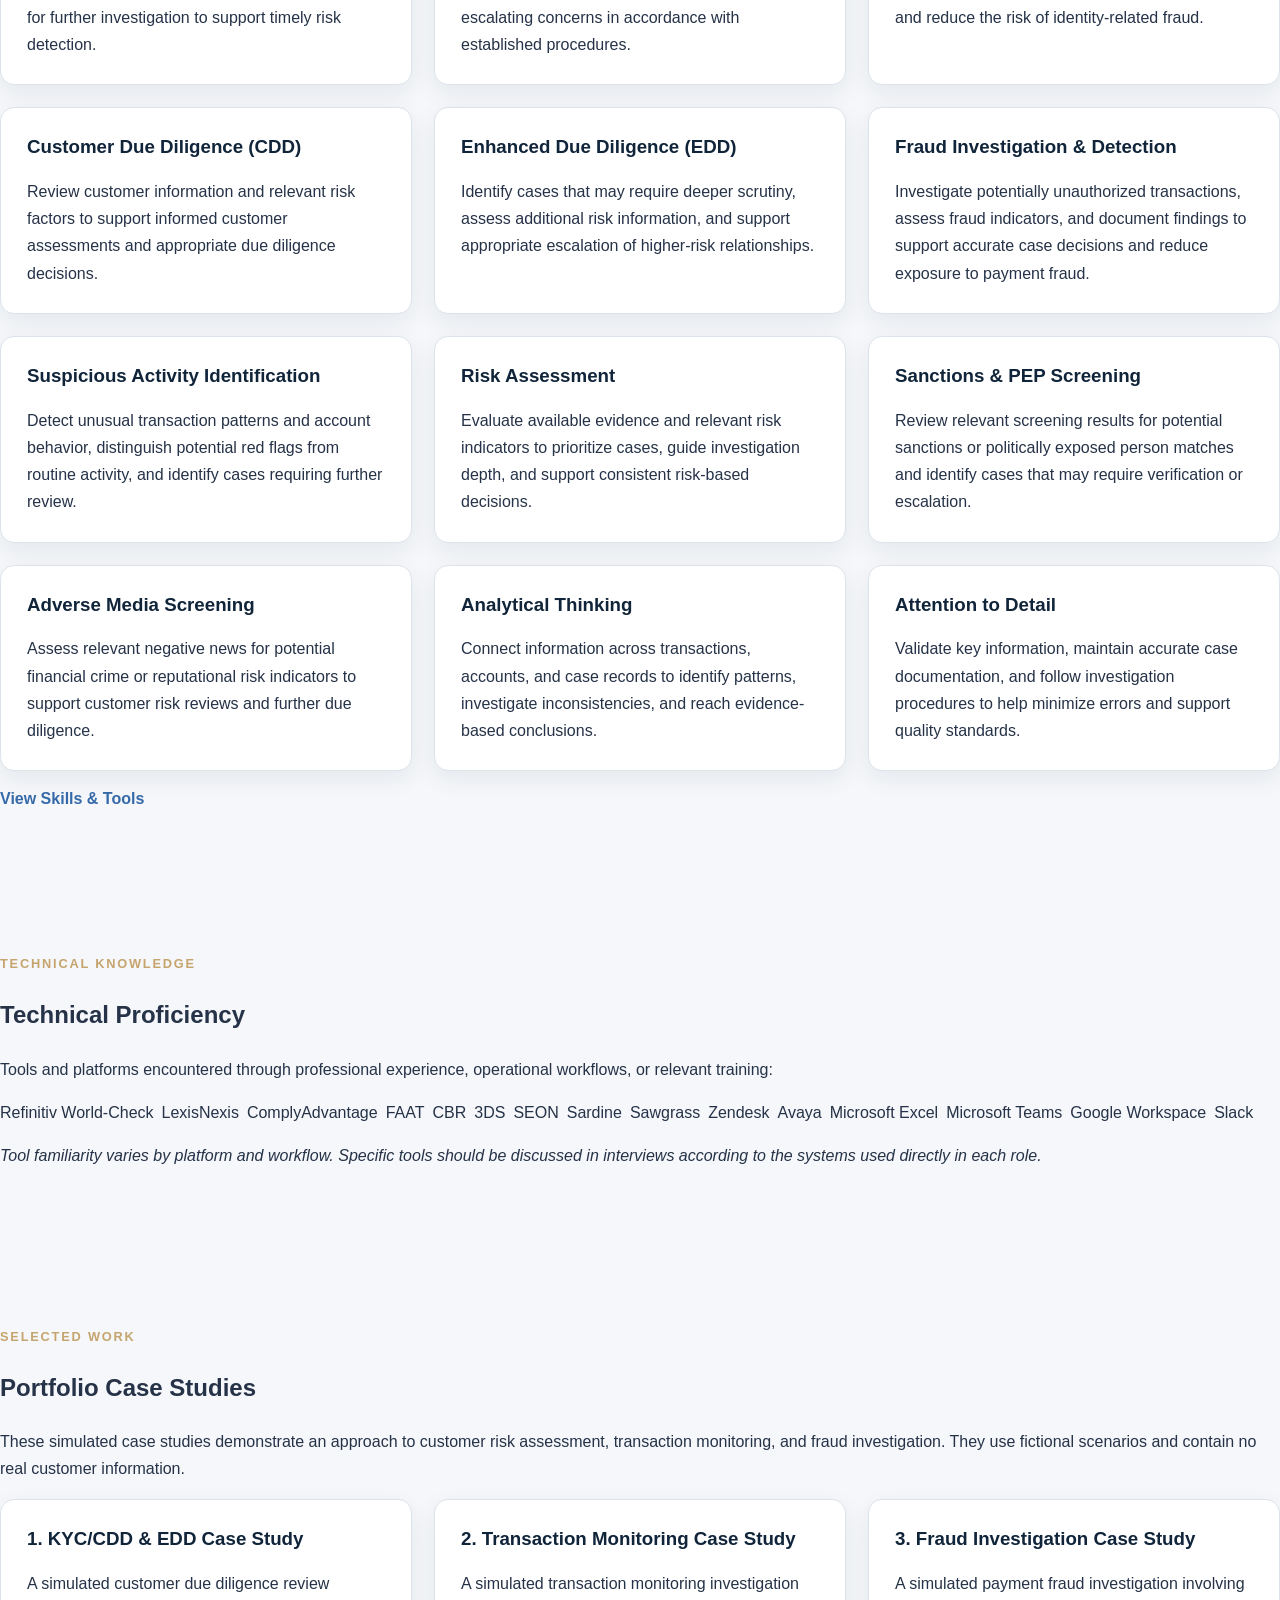
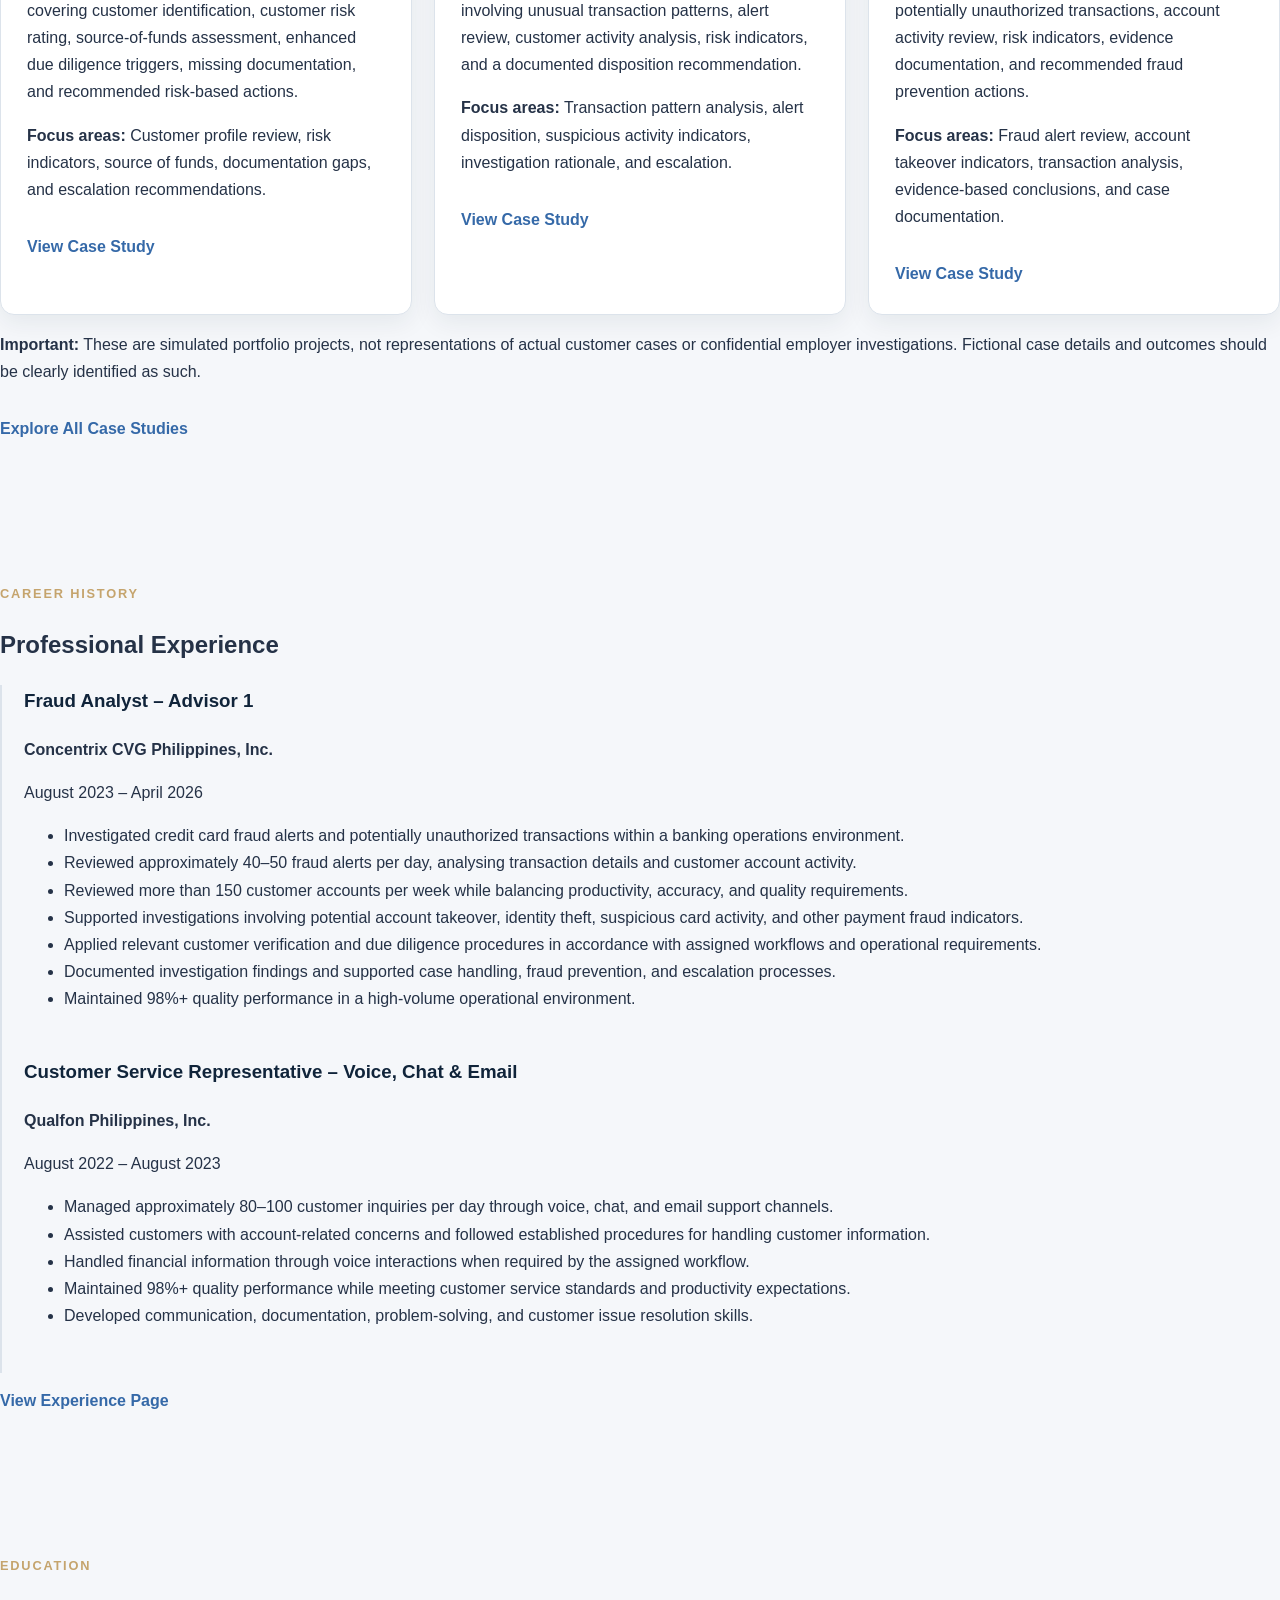
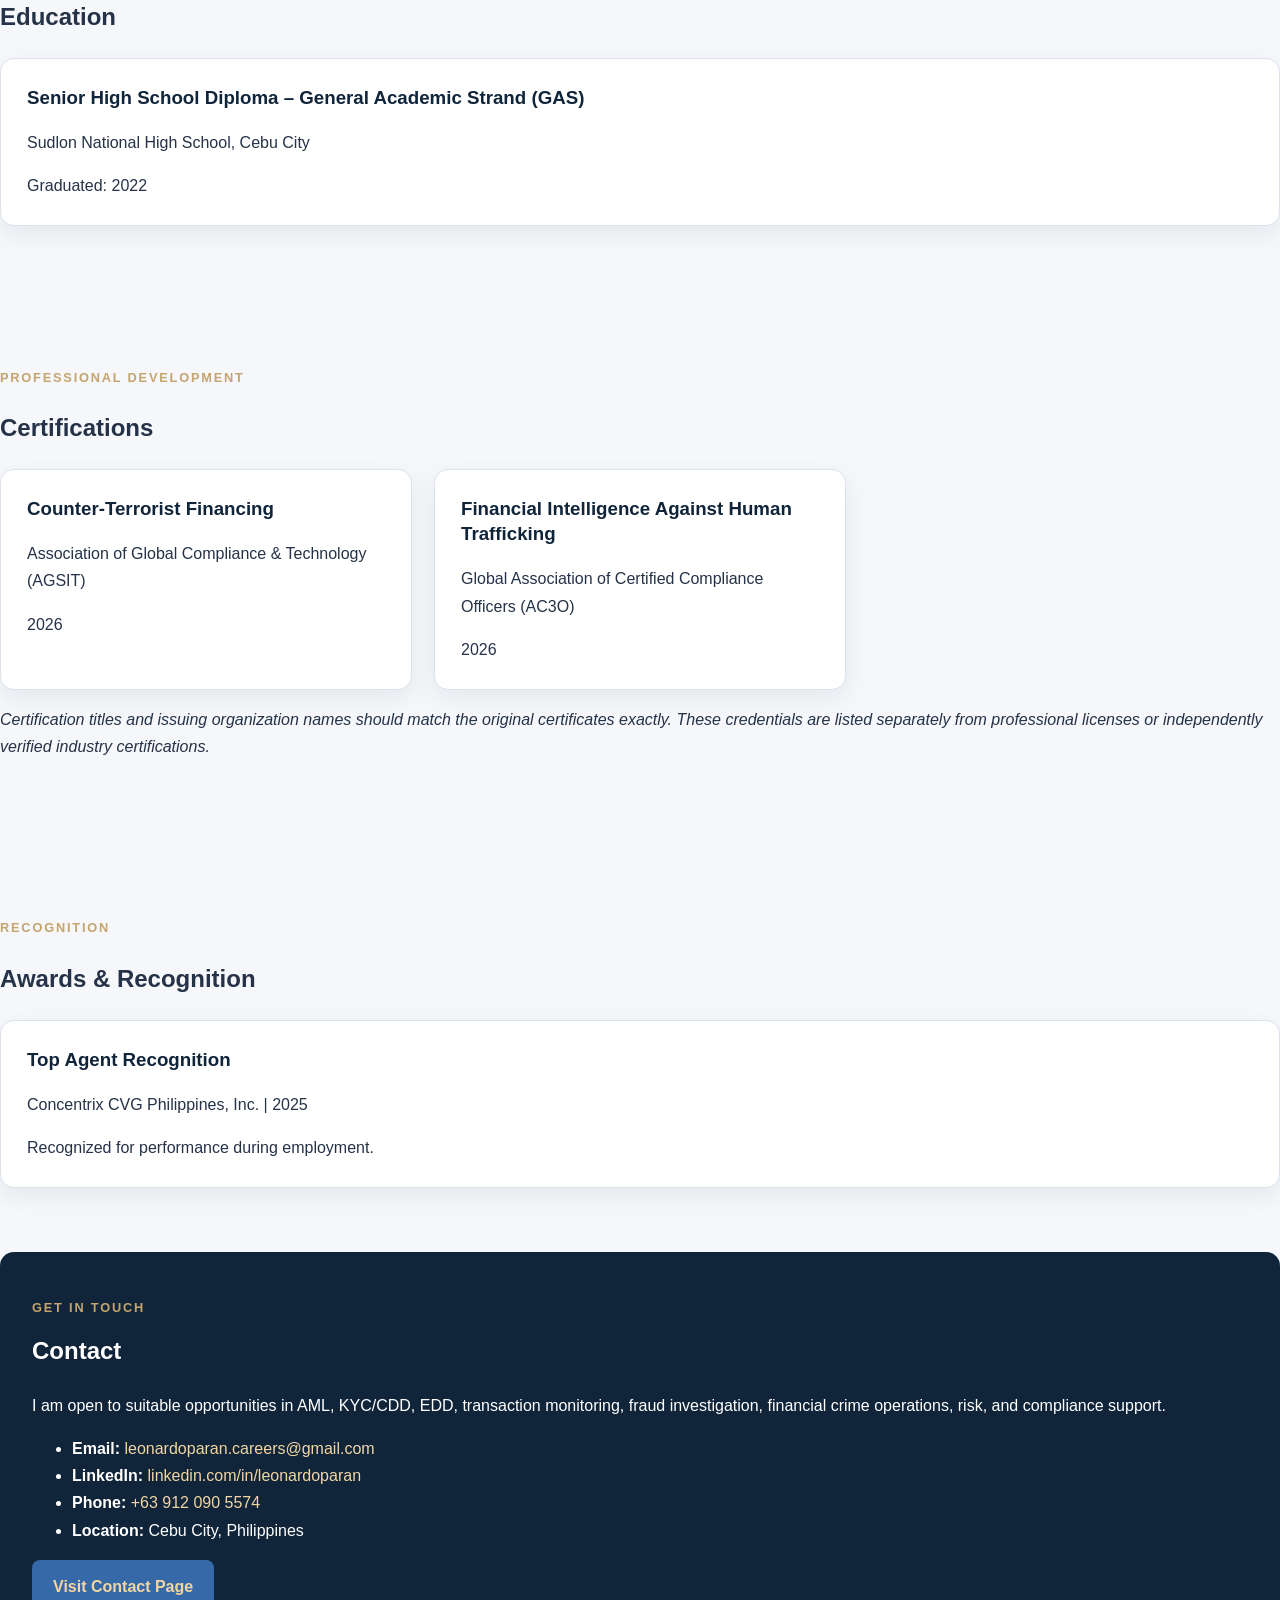
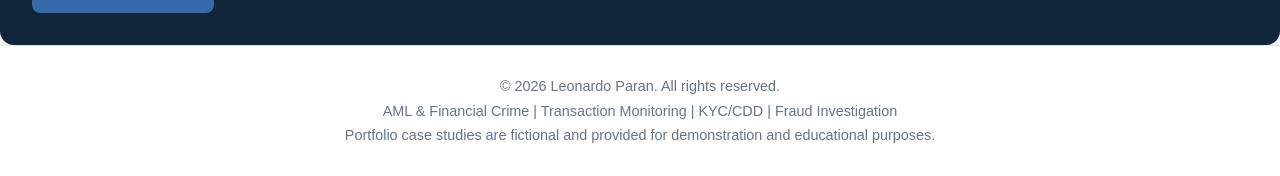
==== commit 9f09ce41: "Fix homepage button alignment" ====
--- a/index.html
+++ b/index.html
@@ -46,19 +46,33 @@
       <span>Fraud Investigation</span>
       <span>Risk &amp; Compliance</span>
     </div>
-    <div class="button-group">
-      <a class="button" href="case-studies.html">Explore Case Studies</a>
-      <a class="button" href="contact.html">Contact Me</a>
-      <a
-  href="Leonardo_Paran_AML_Financial_Crime_Resume.pdf"
-  class="button"
-  target="_blank"
-  rel="noopener"
-  download
->
-  Download Resume
-</a>
-    </div>
+    
+.button-group {
+  display: flex;
+  flex-wrap: nowrap;
+  align-items: center;
+  gap: 10px;
+  margin-top: 28px;
+}
+
+.button-group .button {
+  padding: 10px 14px;
+  white-space: nowrap;
+  font-size: 0.9rem;
+}
+
+@media (max-width: 560px) {
+  .button-group {
+    flex-wrap: wrap;
+    gap: 10px;
+  }
+
+  .button-group .button {
+    padding: 10px 12px;
+    font-size: 0.85rem;
+  }
+}
+
   </section>
 
   <section class="section">
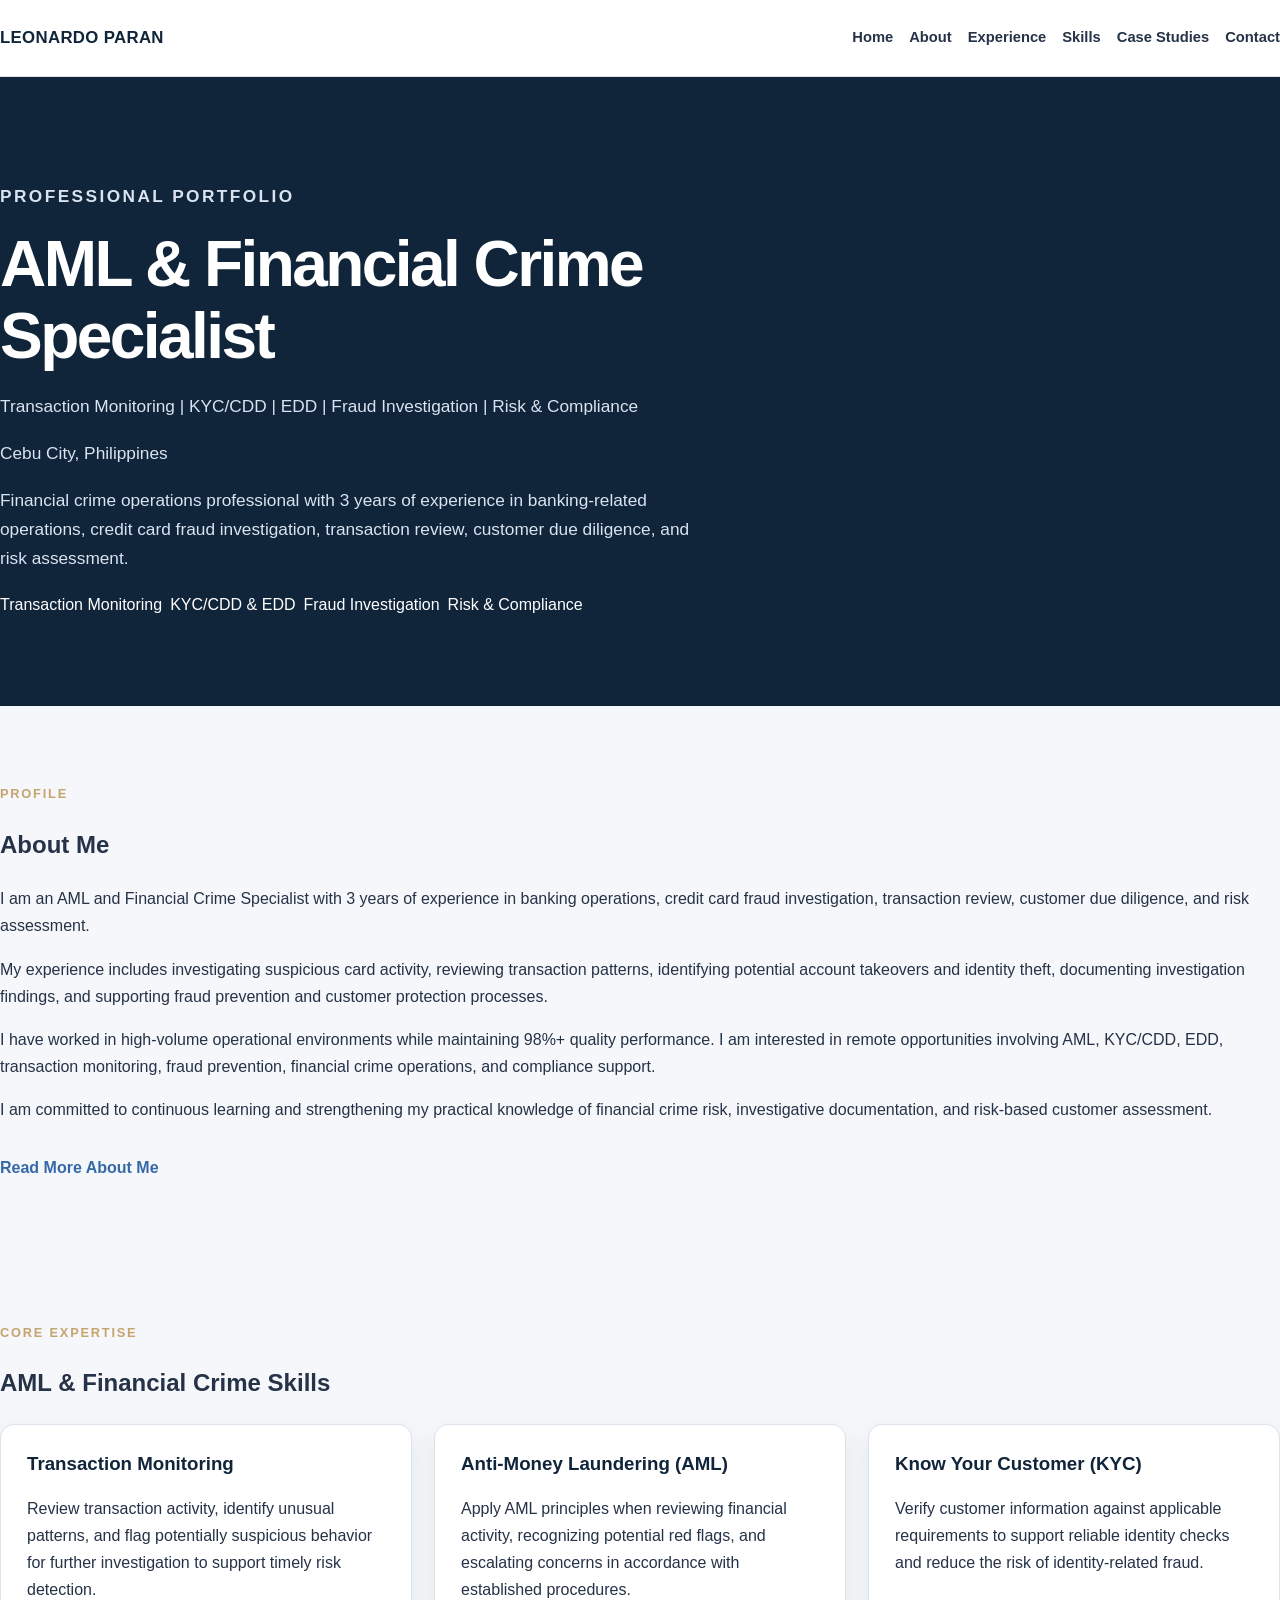
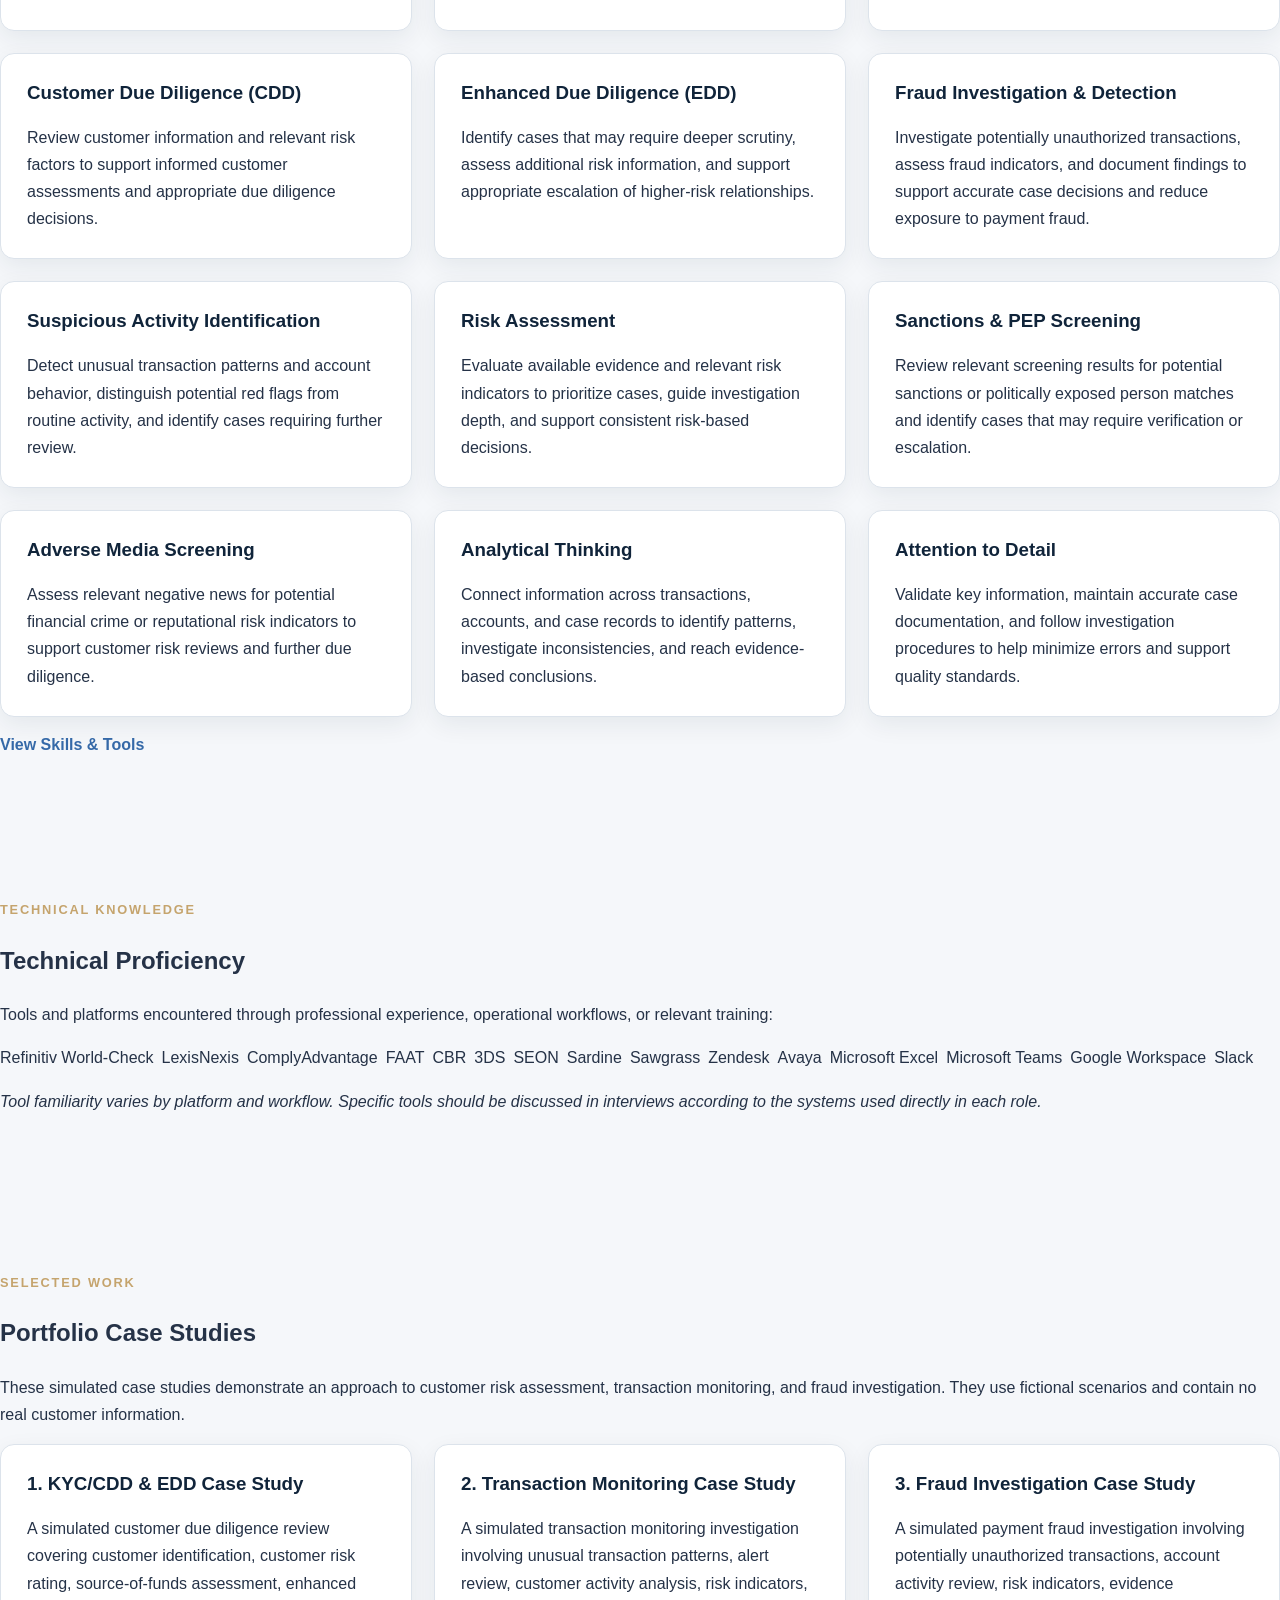
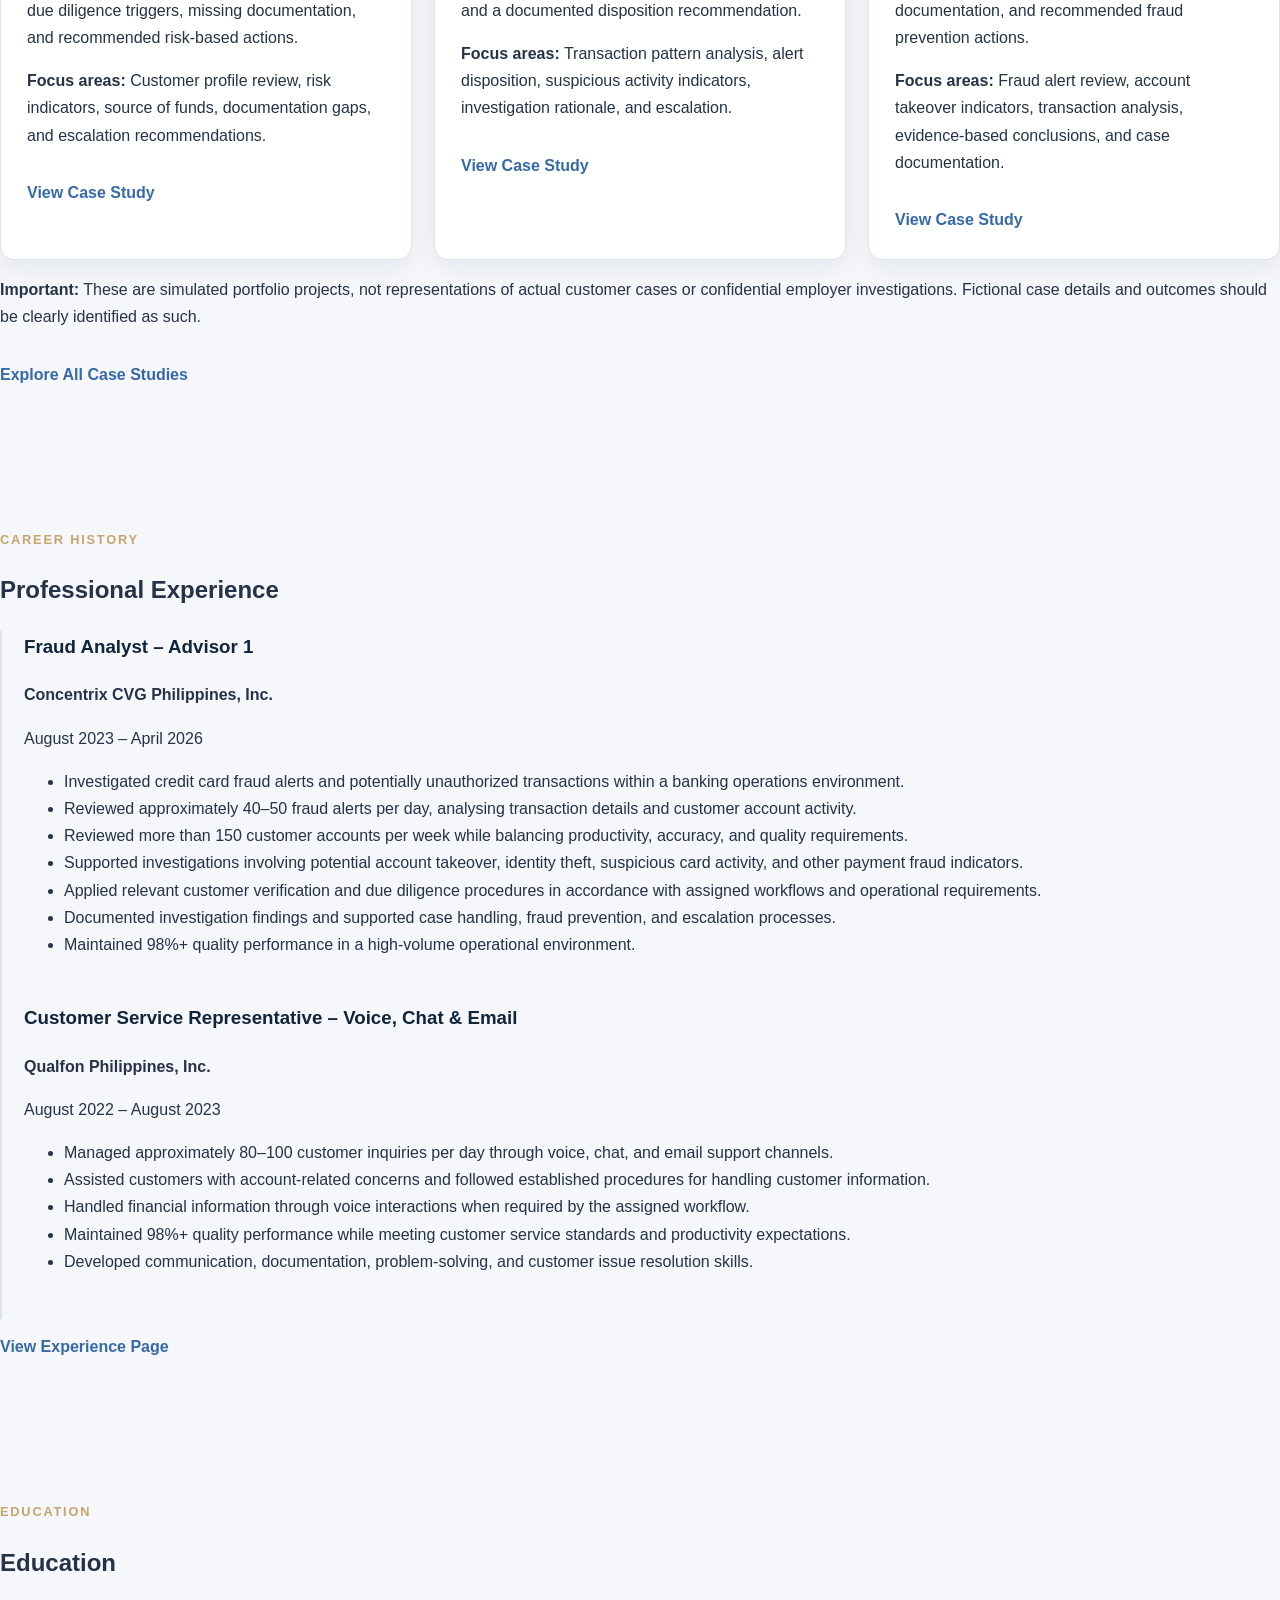
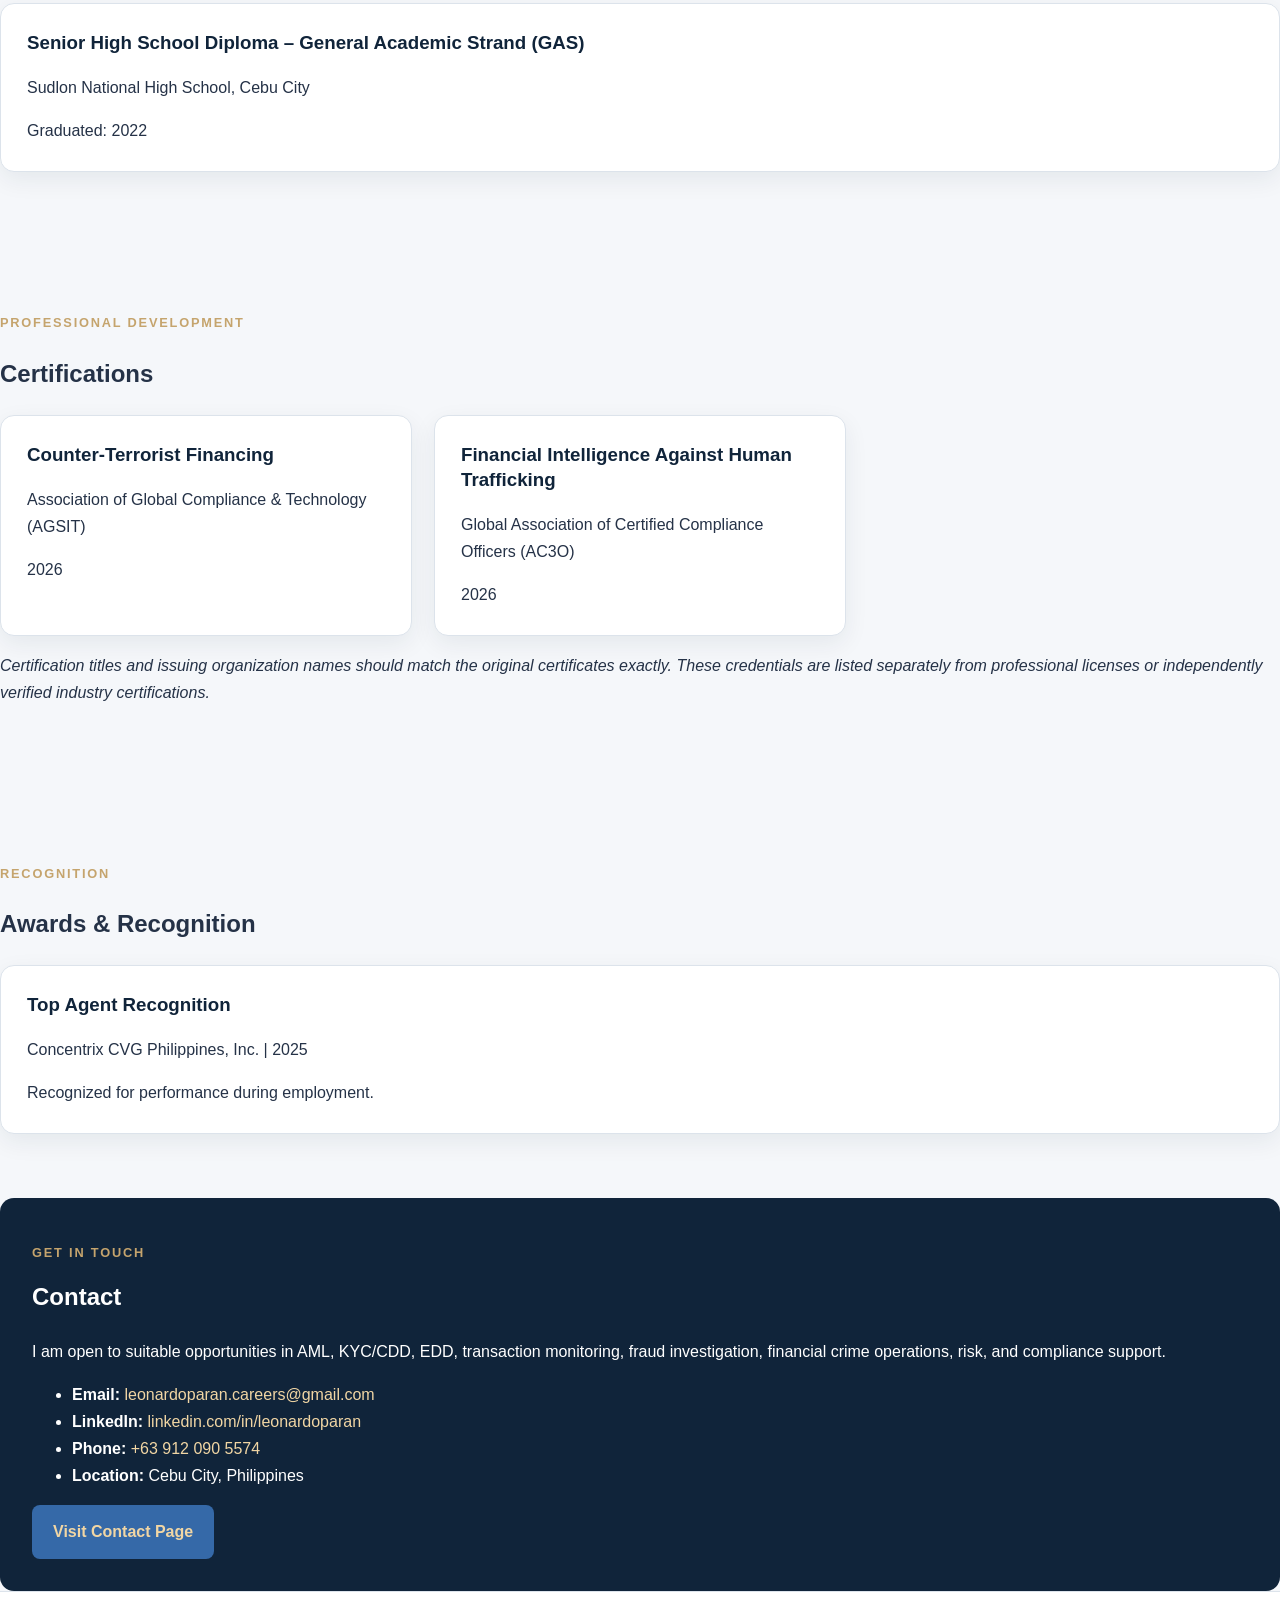
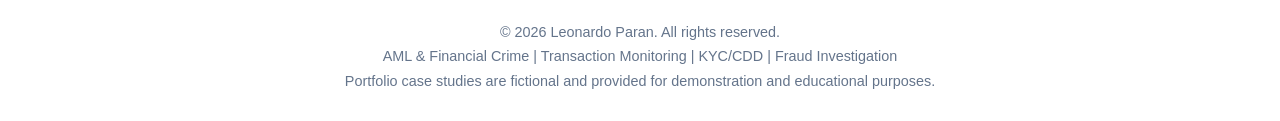
==== commit cf1500ec: "Remove misplaced CSS from homepage" ====
--- a/index.html
+++ b/index.html
@@ -47,31 +47,8 @@
       <span>Risk &amp; Compliance</span>
     </div>
     
-.button-group {
-  display: flex;
-  flex-wrap: nowrap;
-  align-items: center;
-  gap: 10px;
-  margin-top: 28px;
-}
-
-.button-group .button {
-  padding: 10px 14px;
-  white-space: nowrap;
-  font-size: 0.9rem;
-}
-
-@media (max-width: 560px) {
-  .button-group {
-    flex-wrap: wrap;
-    gap: 10px;
-  }
-
-  .button-group .button {
-    padding: 10px 12px;
-    font-size: 0.85rem;
-  }
-}
+
+
 
   </section>
 
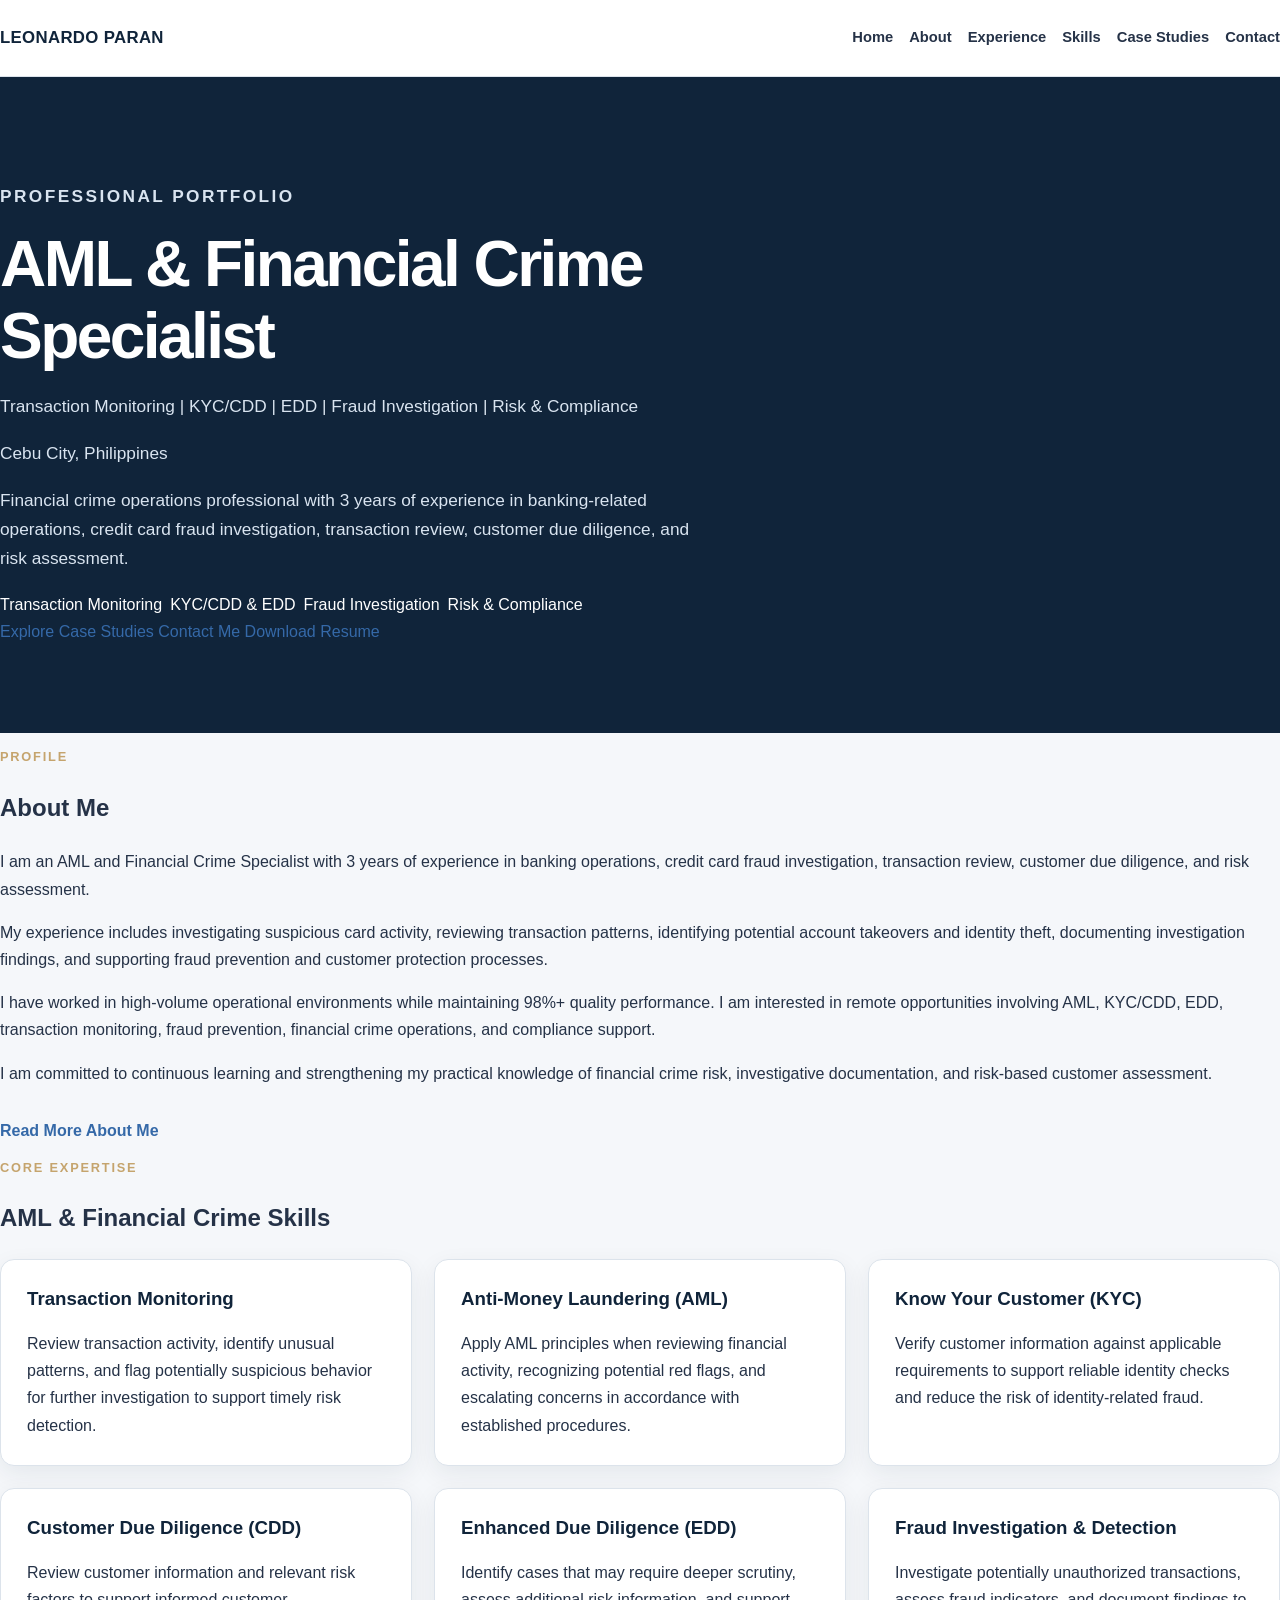
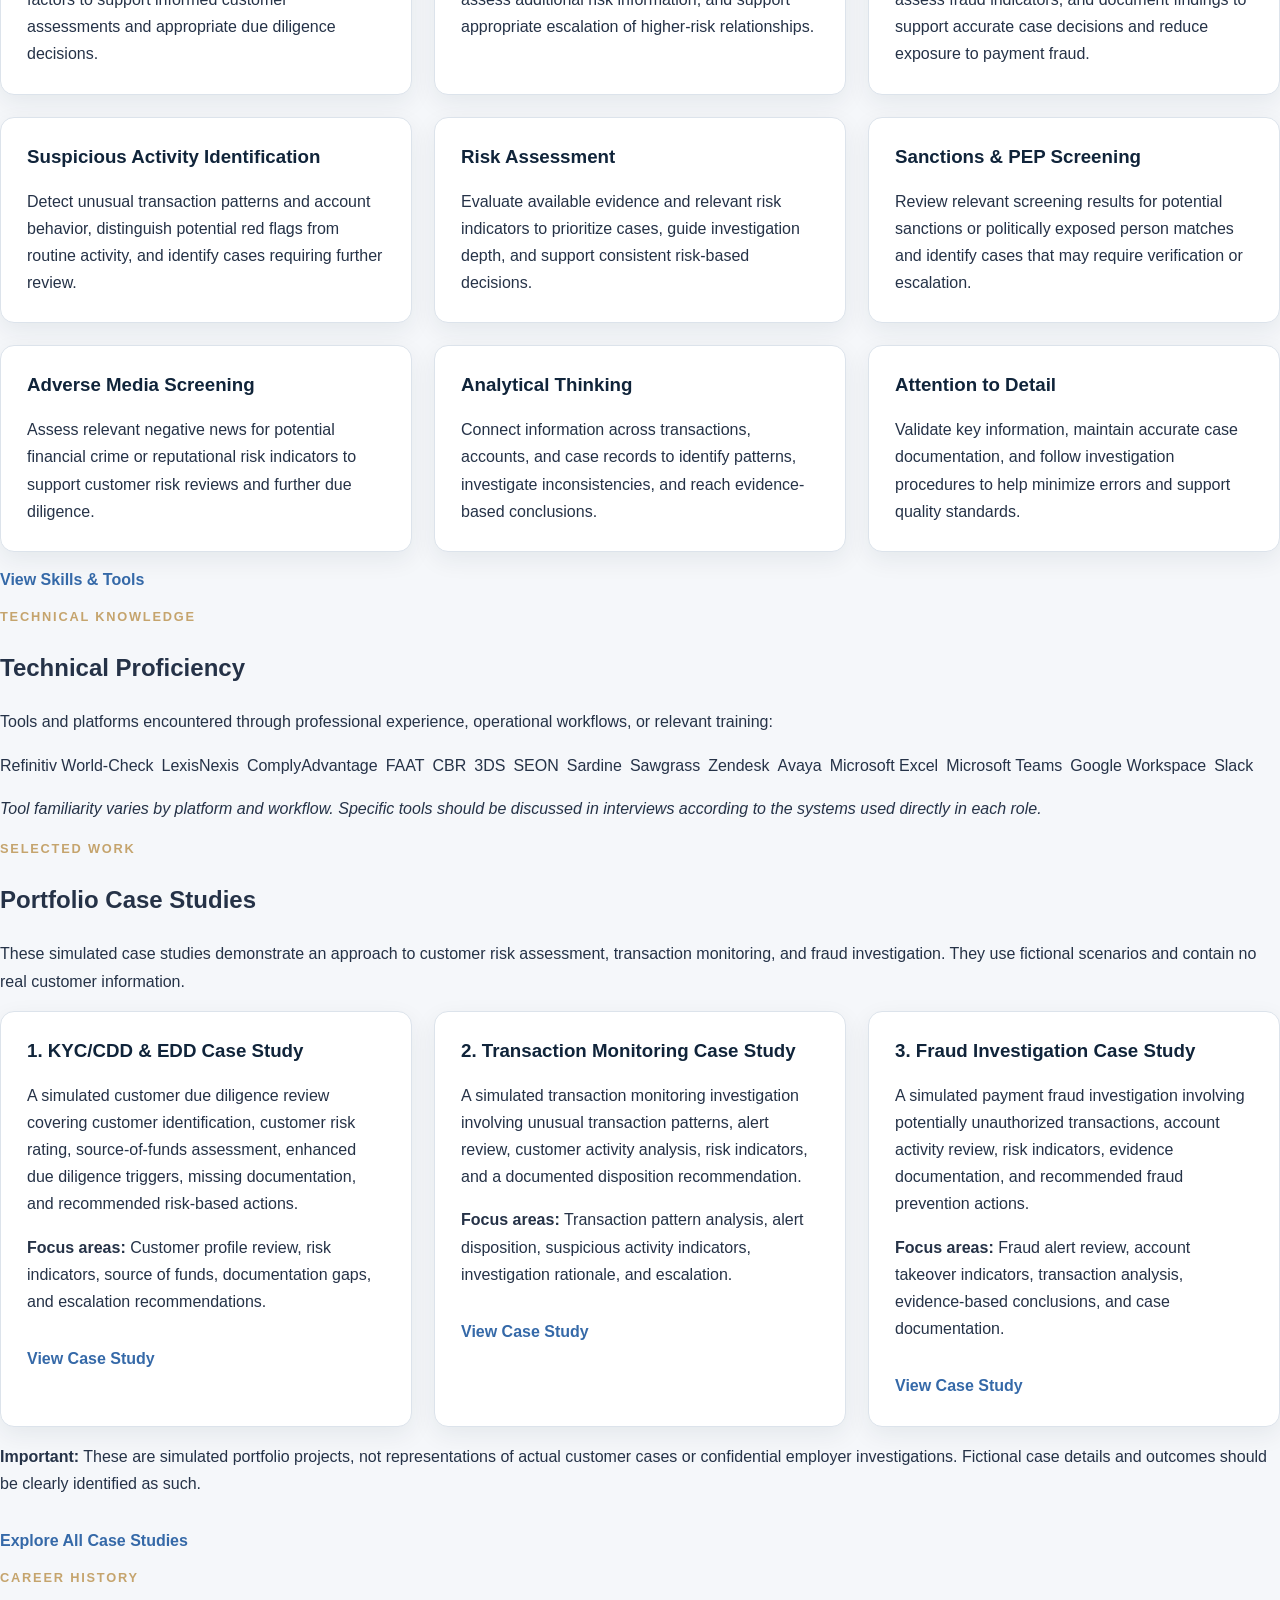
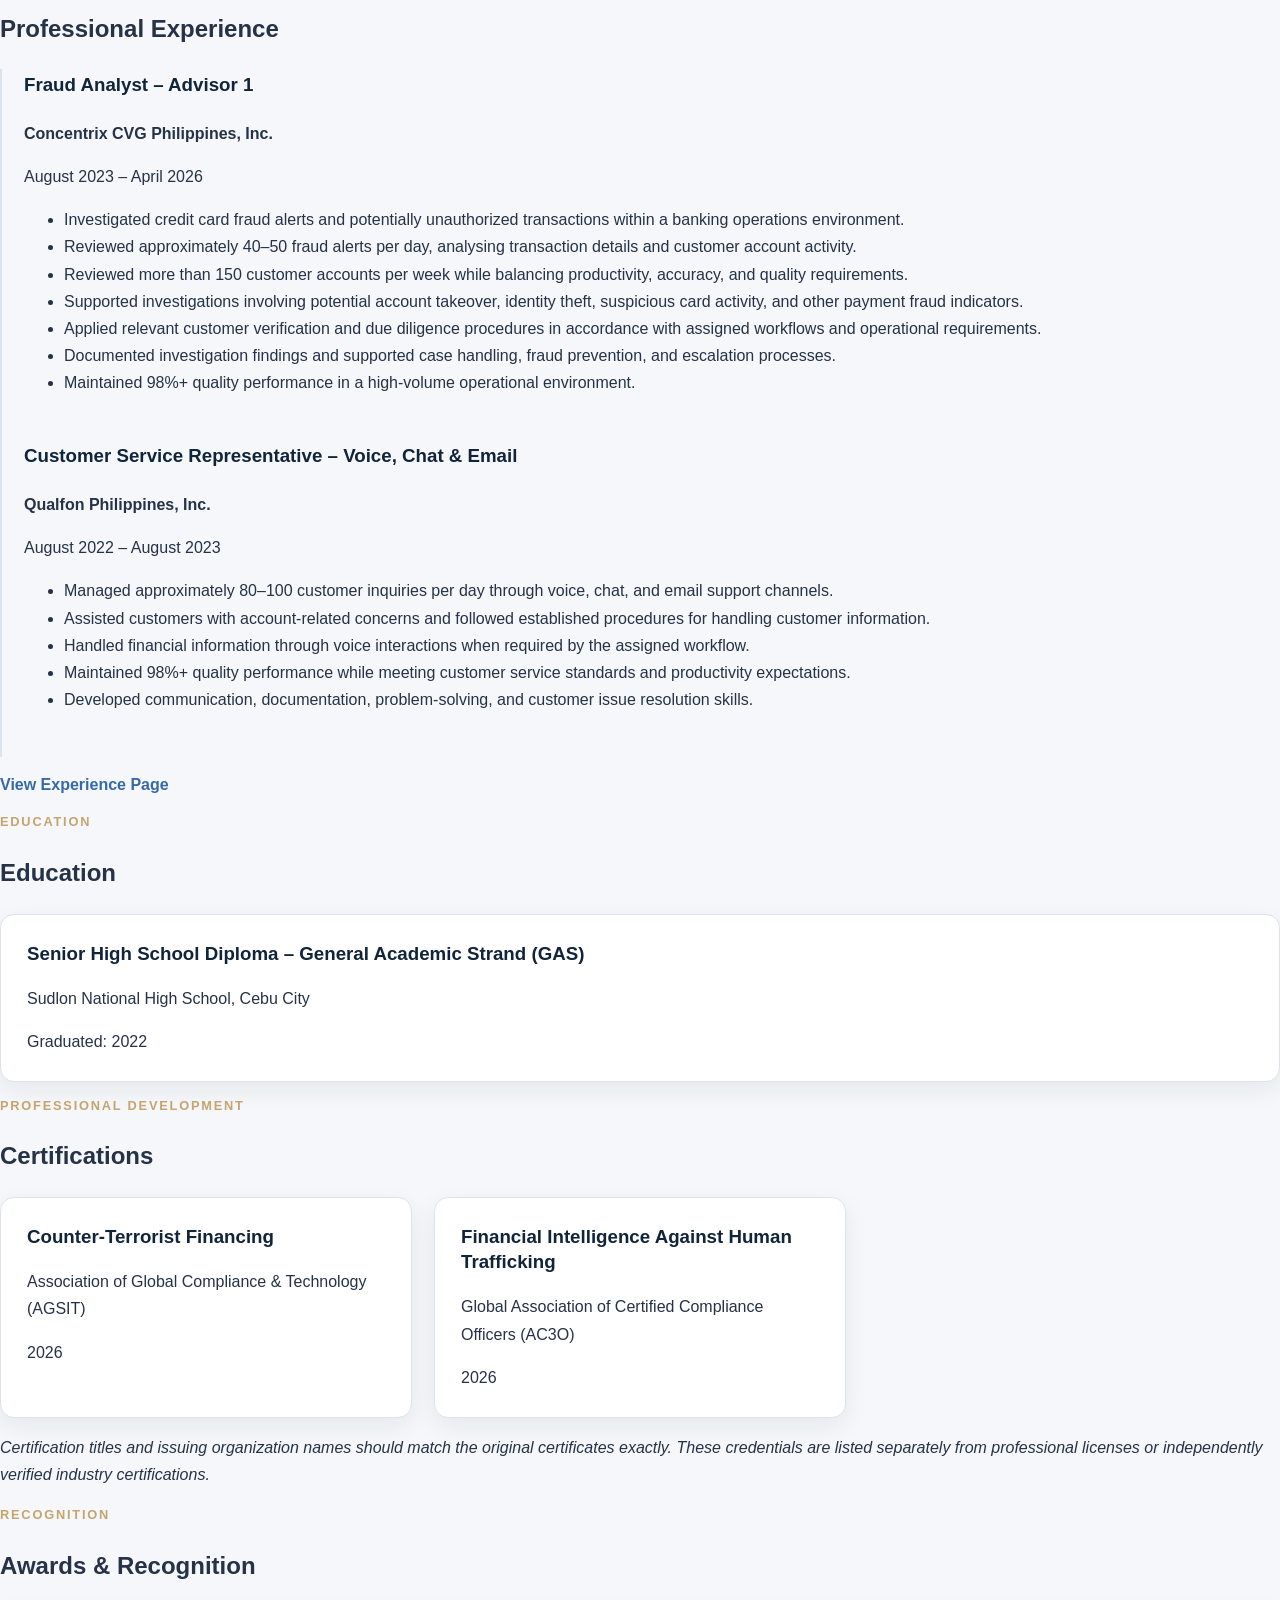
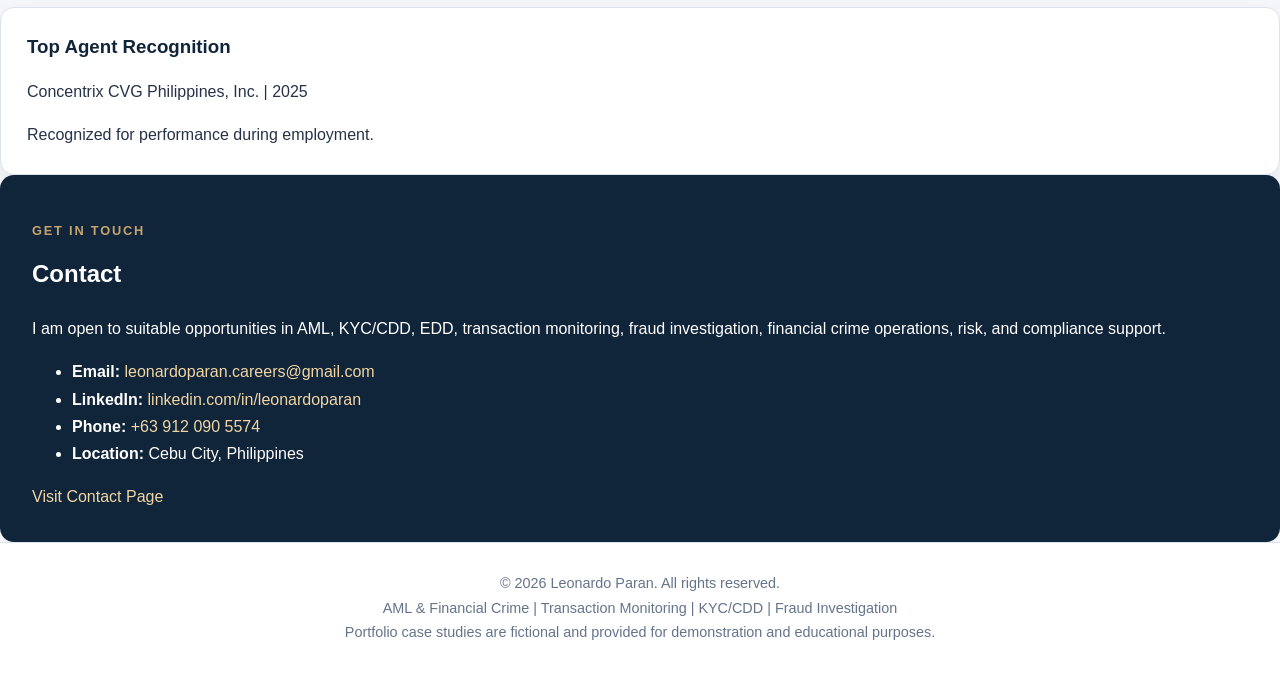
==== commit e2633730: "Restore homepage and add resume button" ====
--- a/index.html
+++ b/index.html
@@ -27,137 +27,158 @@
 <main>
   <section class="hero">
     <p class="eyebrow">PROFESSIONAL PORTFOLIO</p>
+
     <h1>AML &amp; Financial Crime Specialist</h1>
+
     <p class="hero-subtitle">
       Transaction Monitoring | KYC/CDD | EDD |
       Fraud Investigation | Risk &amp; Compliance
     </p>
-    <p>
-      Cebu City, Philippines
-    </p>
+
+    <p>Cebu City, Philippines</p>
+
     <p>
       Financial crime operations professional with 3 years of experience
       in banking-related operations, credit card fraud investigation,
       transaction review, customer due diligence, and risk assessment.
     </p>
+
     <div class="tag-list">
       <span>Transaction Monitoring</span>
       <span>KYC/CDD &amp; EDD</span>
       <span>Fraud Investigation</span>
       <span>Risk &amp; Compliance</span>
     </div>
-    
-
-
-
+
+    <div class="button-group">
+      <a class="button" href="case-studies.html">
+        Explore Case Studies
+      </a>
+
+      <a class="button" href="contact.html">
+        Contact Me
+      </a>
+
+      <a
+        class="button"
+        href="./Leonardo_Paran_AML_Financial_Crime_Specialist_Resume.pdf"
+        target="_blank"
+        rel="noopener"
+      >Download Resume</a>
+    </div>
   </section>
 
   <section class="section">
     <p class="eyebrow">PROFILE</p>
     <h2>About Me</h2>
+
     <p>
       I am an AML and Financial Crime Specialist with 3 years of experience
       in banking operations, credit card fraud investigation, transaction
       review, customer due diligence, and risk assessment.
     </p>
+
     <p>
       My experience includes investigating suspicious card activity,
       reviewing transaction patterns, identifying potential account
       takeovers and identity theft, documenting investigation findings,
       and supporting fraud prevention and customer protection processes.
     </p>
+
     <p>
       I have worked in high-volume operational environments while
       maintaining 98%+ quality performance. I am interested in remote
       opportunities involving AML, KYC/CDD, EDD, transaction monitoring,
       fraud prevention, financial crime operations, and compliance support.
     </p>
+
     <p>
       I am committed to continuous learning and strengthening my practical
       knowledge of financial crime risk, investigative documentation,
       and risk-based customer assessment.
     </p>
+
     <a class="case-link" href="about.html">Read More About Me</a>
   </section>
 
-  
   <section class="section">
     <p class="eyebrow">CORE EXPERTISE</p>
-    <h2> AML &amp; Financial Crime Skills</h2>
+    <h2>AML &amp; Financial Crime Skills</h2>
 
     <div class="grid">
       <article class="card">
-        <h3> Transaction Monitoring</h3>
+        <h3>Transaction Monitoring</h3>
         <p>Review transaction activity, identify unusual patterns, and flag potentially suspicious behavior for further investigation to support timely risk detection.</p>
       </article>
 
       <article class="card">
-        <h3> Anti-Money Laundering (AML)</h3>
+        <h3>Anti-Money Laundering (AML)</h3>
         <p>Apply AML principles when reviewing financial activity, recognizing potential red flags, and escalating concerns in accordance with established procedures.</p>
       </article>
 
       <article class="card">
-        <h3> Know Your Customer (KYC)</h3>
+        <h3>Know Your Customer (KYC)</h3>
         <p>Verify customer information against applicable requirements to support reliable identity checks and reduce the risk of identity-related fraud.</p>
       </article>
 
       <article class="card">
-        <h3> Customer Due Diligence (CDD)</h3>
+        <h3>Customer Due Diligence (CDD)</h3>
         <p>Review customer information and relevant risk factors to support informed customer assessments and appropriate due diligence decisions.</p>
       </article>
 
       <article class="card">
-        <h3> Enhanced Due Diligence (EDD)</h3>
+        <h3>Enhanced Due Diligence (EDD)</h3>
         <p>Identify cases that may require deeper scrutiny, assess additional risk information, and support appropriate escalation of higher-risk relationships.</p>
       </article>
 
       <article class="card">
-        <h3> Fraud Investigation &amp; Detection</h3>
+        <h3>Fraud Investigation &amp; Detection</h3>
         <p>Investigate potentially unauthorized transactions, assess fraud indicators, and document findings to support accurate case decisions and reduce exposure to payment fraud.</p>
       </article>
 
       <article class="card">
-        <h3> Suspicious Activity Identification</h3>
+        <h3>Suspicious Activity Identification</h3>
         <p>Detect unusual transaction patterns and account behavior, distinguish potential red flags from routine activity, and identify cases requiring further review.</p>
       </article>
 
       <article class="card">
-        <h3> Risk Assessment</h3>
+        <h3>Risk Assessment</h3>
         <p>Evaluate available evidence and relevant risk indicators to prioritize cases, guide investigation depth, and support consistent risk-based decisions.</p>
       </article>
 
       <article class="card">
-        <h3> Sanctions &amp; PEP Screening</h3>
+        <h3>Sanctions &amp; PEP Screening</h3>
         <p>Review relevant screening results for potential sanctions or politically exposed person matches and identify cases that may require verification or escalation.</p>
       </article>
 
       <article class="card">
-        <h3> Adverse Media Screening</h3>
+        <h3>Adverse Media Screening</h3>
         <p>Assess relevant negative news for potential financial crime or reputational risk indicators to support customer risk reviews and further due diligence.</p>
       </article>
 
       <article class="card">
-        <h3> Analytical Thinking</h3>
+        <h3>Analytical Thinking</h3>
         <p>Connect information across transactions, accounts, and case records to identify patterns, investigate inconsistencies, and reach evidence-based conclusions.</p>
       </article>
 
       <article class="card">
-        <h3> Attention to Detail</h3>
+        <h3>Attention to Detail</h3>
         <p>Validate key information, maintain accurate case documentation, and follow investigation procedures to help minimize errors and support quality standards.</p>
       </article>
     </div>
 
     <a class="case-link" href="skills.html">View Skills &amp; Tools</a>
   </section>
-
 
   <section class="section">
     <p class="eyebrow">TECHNICAL KNOWLEDGE</p>
     <h2>Technical Proficiency</h2>
+
     <p>
       Tools and platforms encountered through professional experience,
       operational workflows, or relevant training:
     </p>
+
     <div class="tag-list">
       <span>Refinitiv World-Check</span>
       <span>LexisNexis</span>
@@ -175,6 +196,7 @@
       <span>Google Workspace</span>
       <span>Slack</span>
     </div>
+
     <p><em>
       Tool familiarity varies by platform and workflow. Specific tools
       should be discussed in interviews according to the systems used
@@ -185,6 +207,7 @@
   <section class="section">
     <p class="eyebrow">SELECTED WORK</p>
     <h2>Portfolio Case Studies</h2>
+
     <p>
       These simulated case studies demonstrate an approach to customer
       risk assessment, transaction monitoring, and fraud investigation.
@@ -200,9 +223,11 @@
           enhanced due diligence triggers, missing documentation, and
           recommended risk-based actions.
         </p>
-        <p><strong>Focus areas:</strong> Customer profile review, risk
+        <p>
+          <strong>Focus areas:</strong> Customer profile review, risk
           indicators, source of funds, documentation gaps, and escalation
-          recommendations.</p>
+          recommendations.
+        </p>
         <a class="case-link"
           href="https://docs.google.com/spreadsheets/d/1FTh5lRLEZqJlQISXzY6gfy44POPoqloB/edit?usp=drivesdk&amp;ouid=105846819202427567287&amp;rtpof=true&amp;sd=true"
           target="_blank" rel="noopener noreferrer">View Case Study</a>
@@ -216,9 +241,11 @@
           analysis, risk indicators, and a documented disposition
           recommendation.
         </p>
-        <p><strong>Focus areas:</strong> Transaction pattern analysis,
+        <p>
+          <strong>Focus areas:</strong> Transaction pattern analysis,
           alert disposition, suspicious activity indicators, investigation
-          rationale, and escalation.</p>
+          rationale, and escalation.
+        </p>
         <a class="case-link"
           href="https://docs.google.com/spreadsheets/d/1rRnEARVmBlCLe5ZHAPJz-6vjeDVyr4HZ/edit?usp=drivesdk&amp;ouid=105846819202427567287&amp;rtpof=true&amp;sd=true"
           target="_blank" rel="noopener noreferrer">View Case Study</a>
@@ -232,19 +259,24 @@
           indicators, evidence documentation, and recommended fraud
           prevention actions.
         </p>
-        <p><strong>Focus areas:</strong> Fraud alert review, account
+        <p>
+          <strong>Focus areas:</strong> Fraud alert review, account
           takeover indicators, transaction analysis, evidence-based
-          conclusions, and case documentation.</p>
+          conclusions, and case documentation.
+        </p>
         <a class="case-link"
           href="https://docs.google.com/spreadsheets/d/1iediJYN6Dq_VlYZ_JypRBZn5w4wkYpnG/edit?usp=drivesdk&amp;ouid=105846819202427567287&amp;rtpof=true&amp;sd=true"
           target="_blank" rel="noopener noreferrer">View Case Study</a>
       </div>
     </div>
 
-    <p><strong>Important:</strong> These are simulated portfolio projects,
+    <p>
+      <strong>Important:</strong> These are simulated portfolio projects,
       not representations of actual customer cases or confidential
       employer investigations. Fictional case details and outcomes
-      should be clearly identified as such.</p>
+      should be clearly identified as such.
+    </p>
+
     <a class="case-link" href="case-studies.html">Explore All Case Studies</a>
   </section>
 
@@ -256,6 +288,7 @@
       <h3>Fraud Analyst – Advisor 1</h3>
       <p><strong>Concentrix CVG Philippines, Inc.</strong></p>
       <p class="job-meta">August 2023 – April 2026</p>
+
       <ul>
         <li>Investigated credit card fraud alerts and potentially unauthorized transactions within a banking operations environment.</li>
         <li>Reviewed approximately 40–50 fraud alerts per day, analysing transaction details and customer account activity.</li>
@@ -271,6 +304,7 @@
       <h3>Customer Service Representative – Voice, Chat &amp; Email</h3>
       <p><strong>Qualfon Philippines, Inc.</strong></p>
       <p class="job-meta">August 2022 – August 2023</p>
+
       <ul>
         <li>Managed approximately 80–100 customer inquiries per day through voice, chat, and email support channels.</li>
         <li>Assisted customers with account-related concerns and followed established procedures for handling customer information.</li>
@@ -279,12 +313,14 @@
         <li>Developed communication, documentation, problem-solving, and customer issue resolution skills.</li>
       </ul>
     </div>
+
     <a class="case-link" href="experience.html">View Experience Page</a>
   </section>
 
   <section class="section">
     <p class="eyebrow">EDUCATION</p>
     <h2>Education</h2>
+
     <div class="card">
       <h3>Senior High School Diploma – General Academic Strand (GAS)</h3>
       <p>Sudlon National High School, Cebu City</p>
@@ -295,18 +331,21 @@
   <section class="section">
     <p class="eyebrow">PROFESSIONAL DEVELOPMENT</p>
     <h2>Certifications</h2>
+
     <div class="grid">
       <div class="card">
         <h3>Counter-Terrorist Financing</h3>
         <p>Association of Global Compliance &amp; Technology (AGSIT)</p>
         <p>2026</p>
       </div>
+
       <div class="card">
         <h3>Financial Intelligence Against Human Trafficking</h3>
         <p>Global Association of Certified Compliance Officers (AC3O)</p>
         <p>2026</p>
       </div>
     </div>
+
     <p><em>
       Certification titles and issuing organization names should match
       the original certificates exactly. These credentials are listed
@@ -318,6 +357,7 @@
   <section class="section">
     <p class="eyebrow">RECOGNITION</p>
     <h2>Awards &amp; Recognition</h2>
+
     <div class="card">
       <h3>Top Agent Recognition</h3>
       <p>Concentrix CVG Philippines, Inc. | 2025</p>
@@ -328,23 +368,29 @@
   <section class="section contact-panel">
     <p class="eyebrow">GET IN TOUCH</p>
     <h2>Contact</h2>
+
     <p>
       I am open to suitable opportunities in AML, KYC/CDD, EDD,
       transaction monitoring, fraud investigation, financial crime
       operations, risk, and compliance support.
     </p>
+
     <ul>
-      <li><strong>Email:</strong>
+      <li>
+        <strong>Email:</strong>
         <a href="mailto:leonardoparan.careers@gmail.com">leonardoparan.careers@gmail.com</a>
       </li>
-      <li><strong>LinkedIn:</strong>
+      <li>
+        <strong>LinkedIn:</strong>
         <a href="https://www.linkedin.com/in/leonardoparan" target="_blank" rel="noopener noreferrer">linkedin.com/in/leonardoparan</a>
       </li>
-      <li><strong>Phone:</strong>
+      <li>
+        <strong>Phone:</strong>
         <a href="tel:+639120905574">+63 912 090 5574</a>
       </li>
       <li><strong>Location:</strong> Cebu City, Philippines</li>
     </ul>
+
     <a class="button" href="contact.html">Visit Contact Page</a>
   </section>
 </main>
@@ -357,4 +403,3 @@
 
 </body>
 </html>
-
--- a/style.css
+++ b/style.css
@@ -143,41 +143,18 @@
    BUTTONS
 ======================================== */
 
-.button {
-  display: inline-block;
-  padding: 12px 20px;
-  border: 1px solid transparent;
-  border-radius: 8px;
-  background: var(--blue);
-  color: var(--white);
-  font-weight: 700;
-  text-align: center;
-  cursor: pointer;
-}
-
-.button:hover {
-  background: var(--navy-light);
-  color: var(--white);
-  text-decoration: none;
-}
-
-.button-outline {
-  border-color: #b9c8d9;
-  background: transparent;
-  color: var(--white);
-}
-
-.button-outline:hover {
-  background: var(--white);
-  color: var(--navy);
-}
-
-.button-row {
-  display: flex;
-  flex-wrap: wrap;
-  gap: 12px;
-  margin-top: 28px;
-}
+<div class="button-group">
+  <a class="button" href="case-studies.html">Explore Case Studies</a>
+  <a class="button" href="contact.html">Contact Me</a>
+  <a
+    class="button"
+    href="./Leonardo_Paran_AML_Financial_Crime_Specialist_Resume.pdf"
+    target="_blank"
+    rel="noopener"
+  >Download Resume</a>
+</div>
+
+
 
 /* ========================================
    SECTIONS
